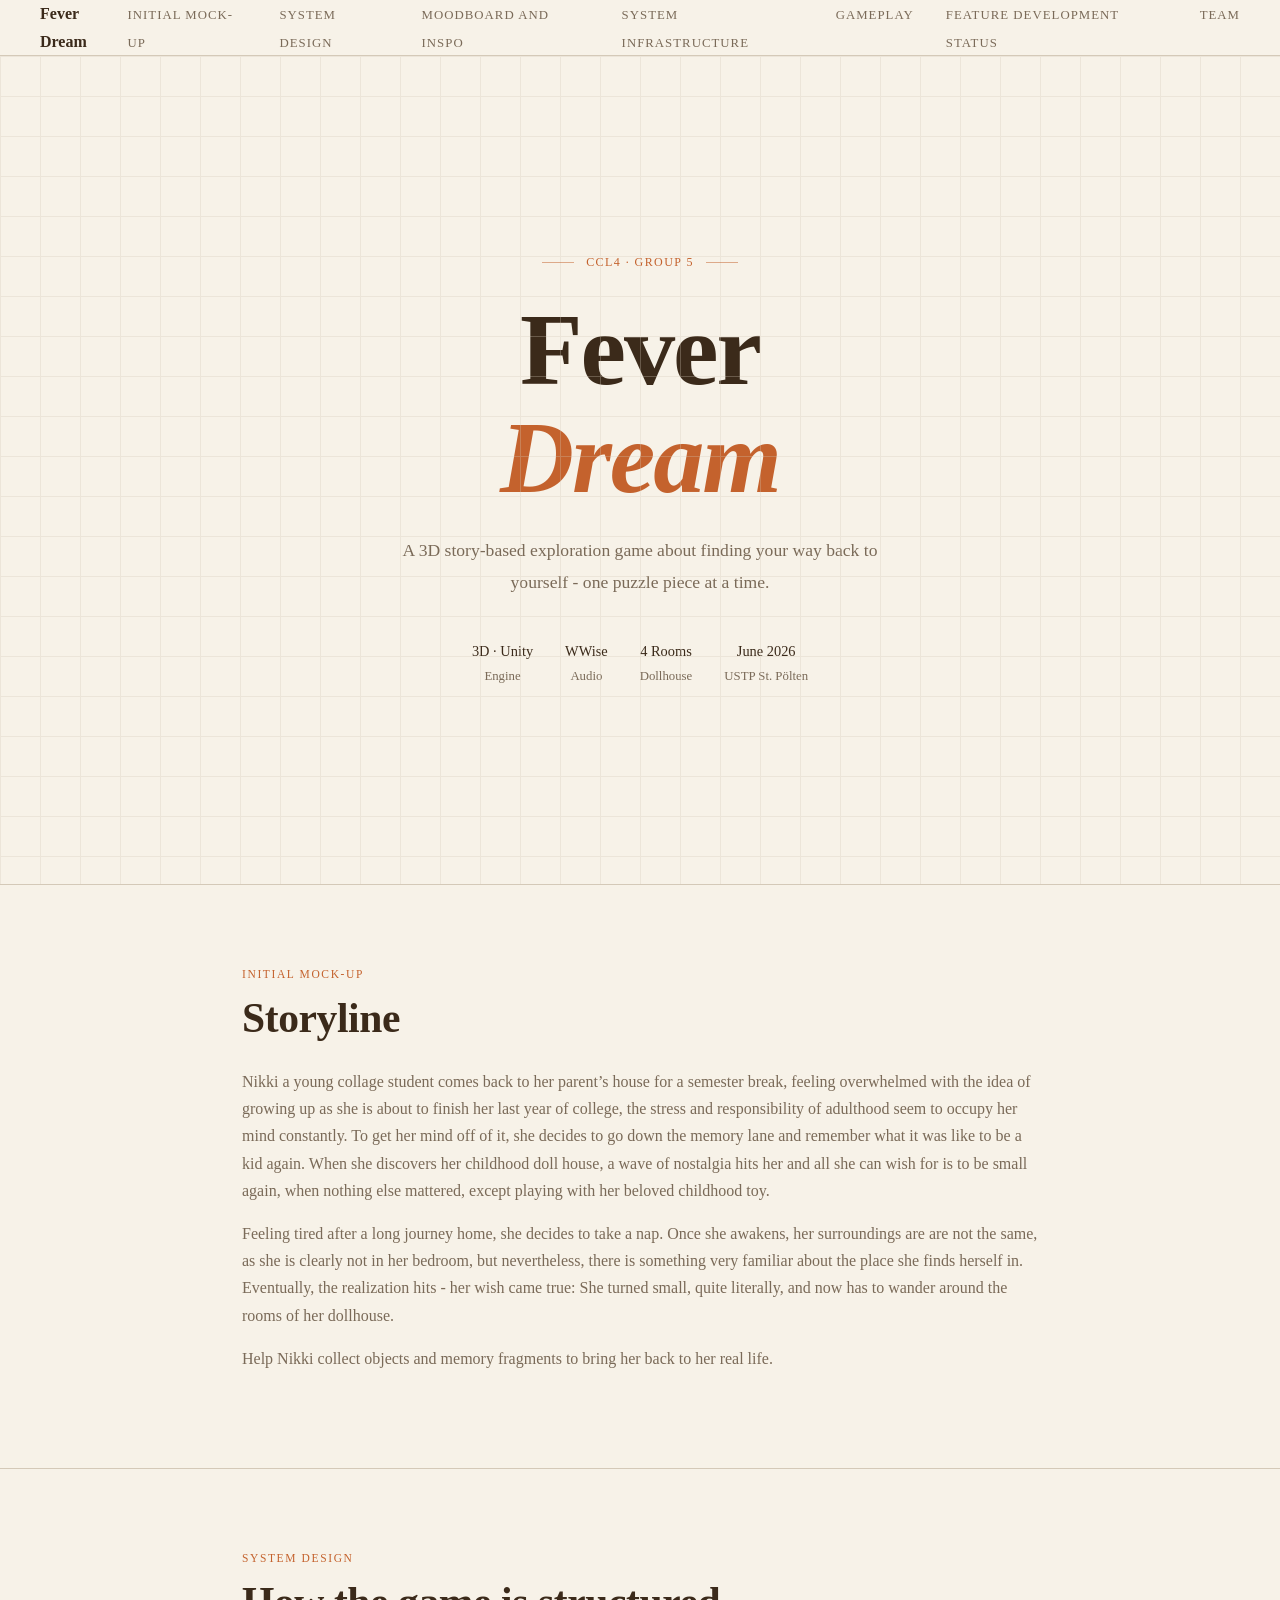
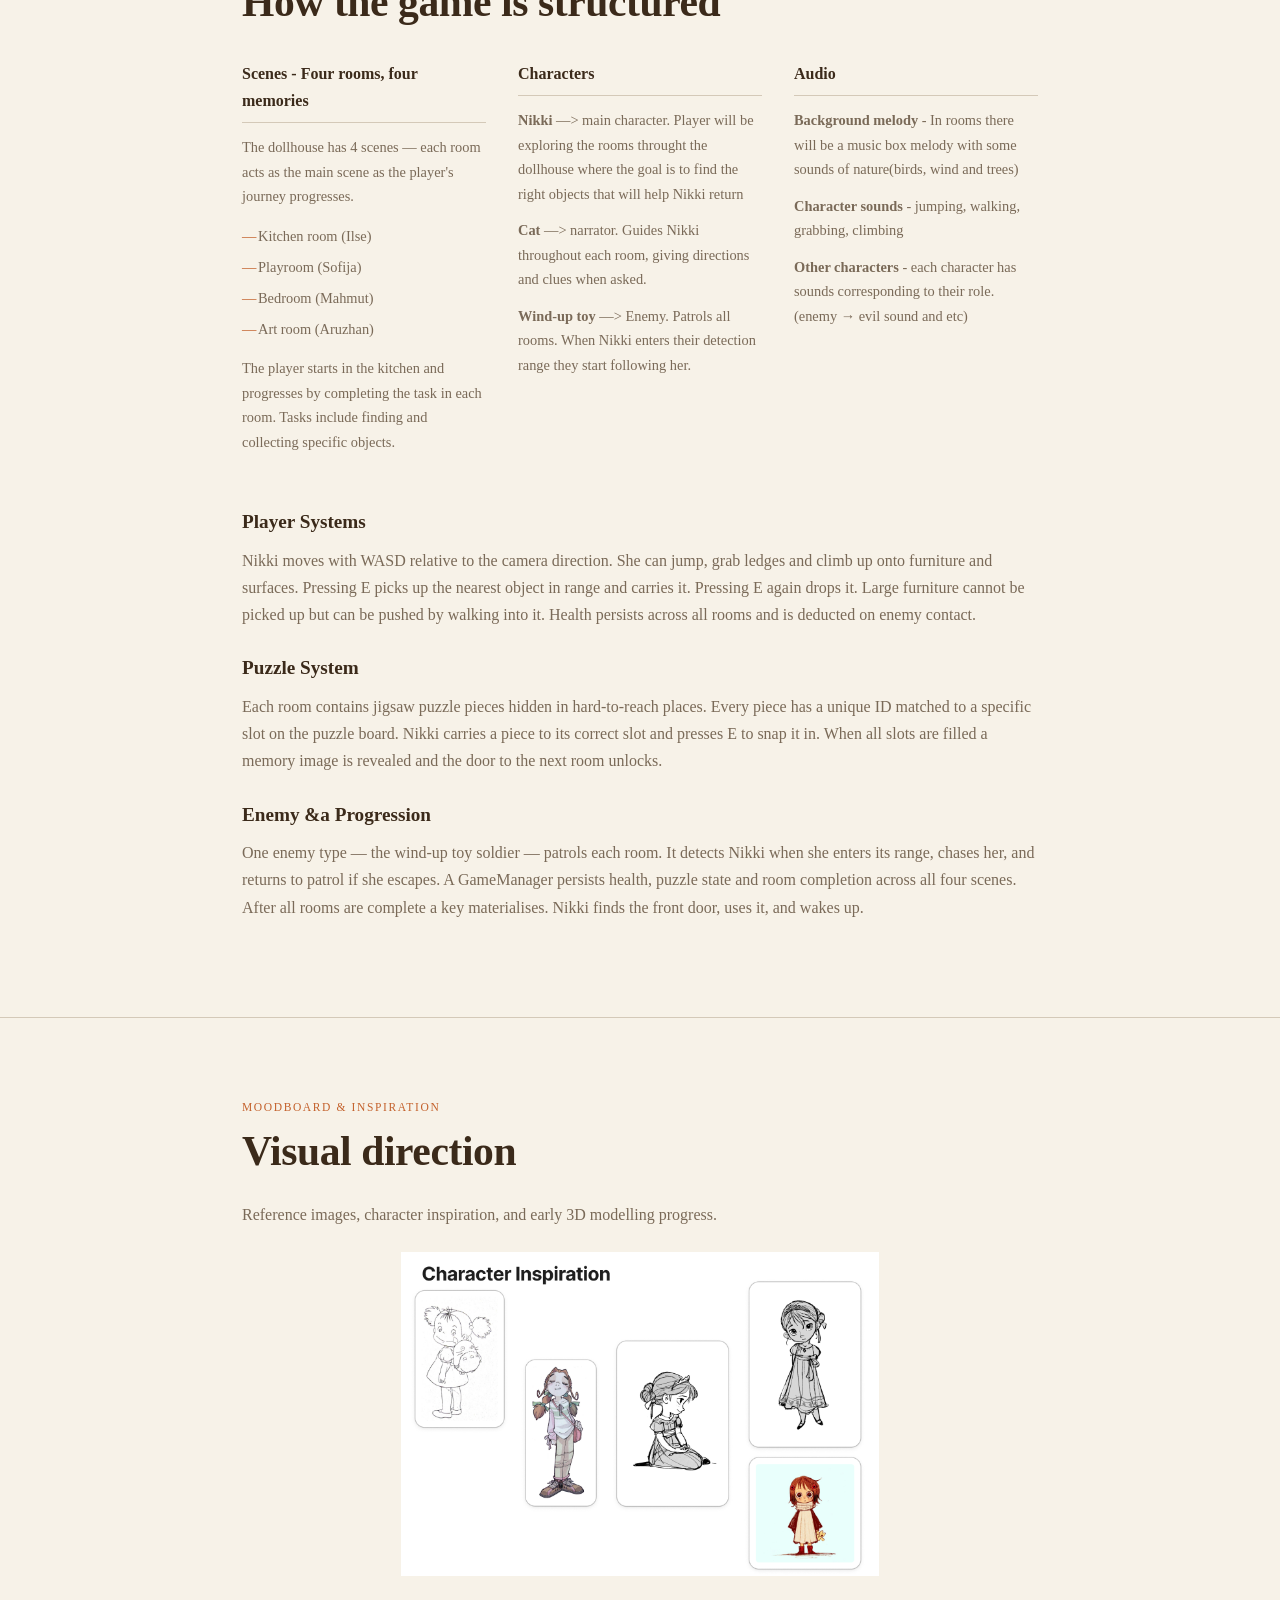
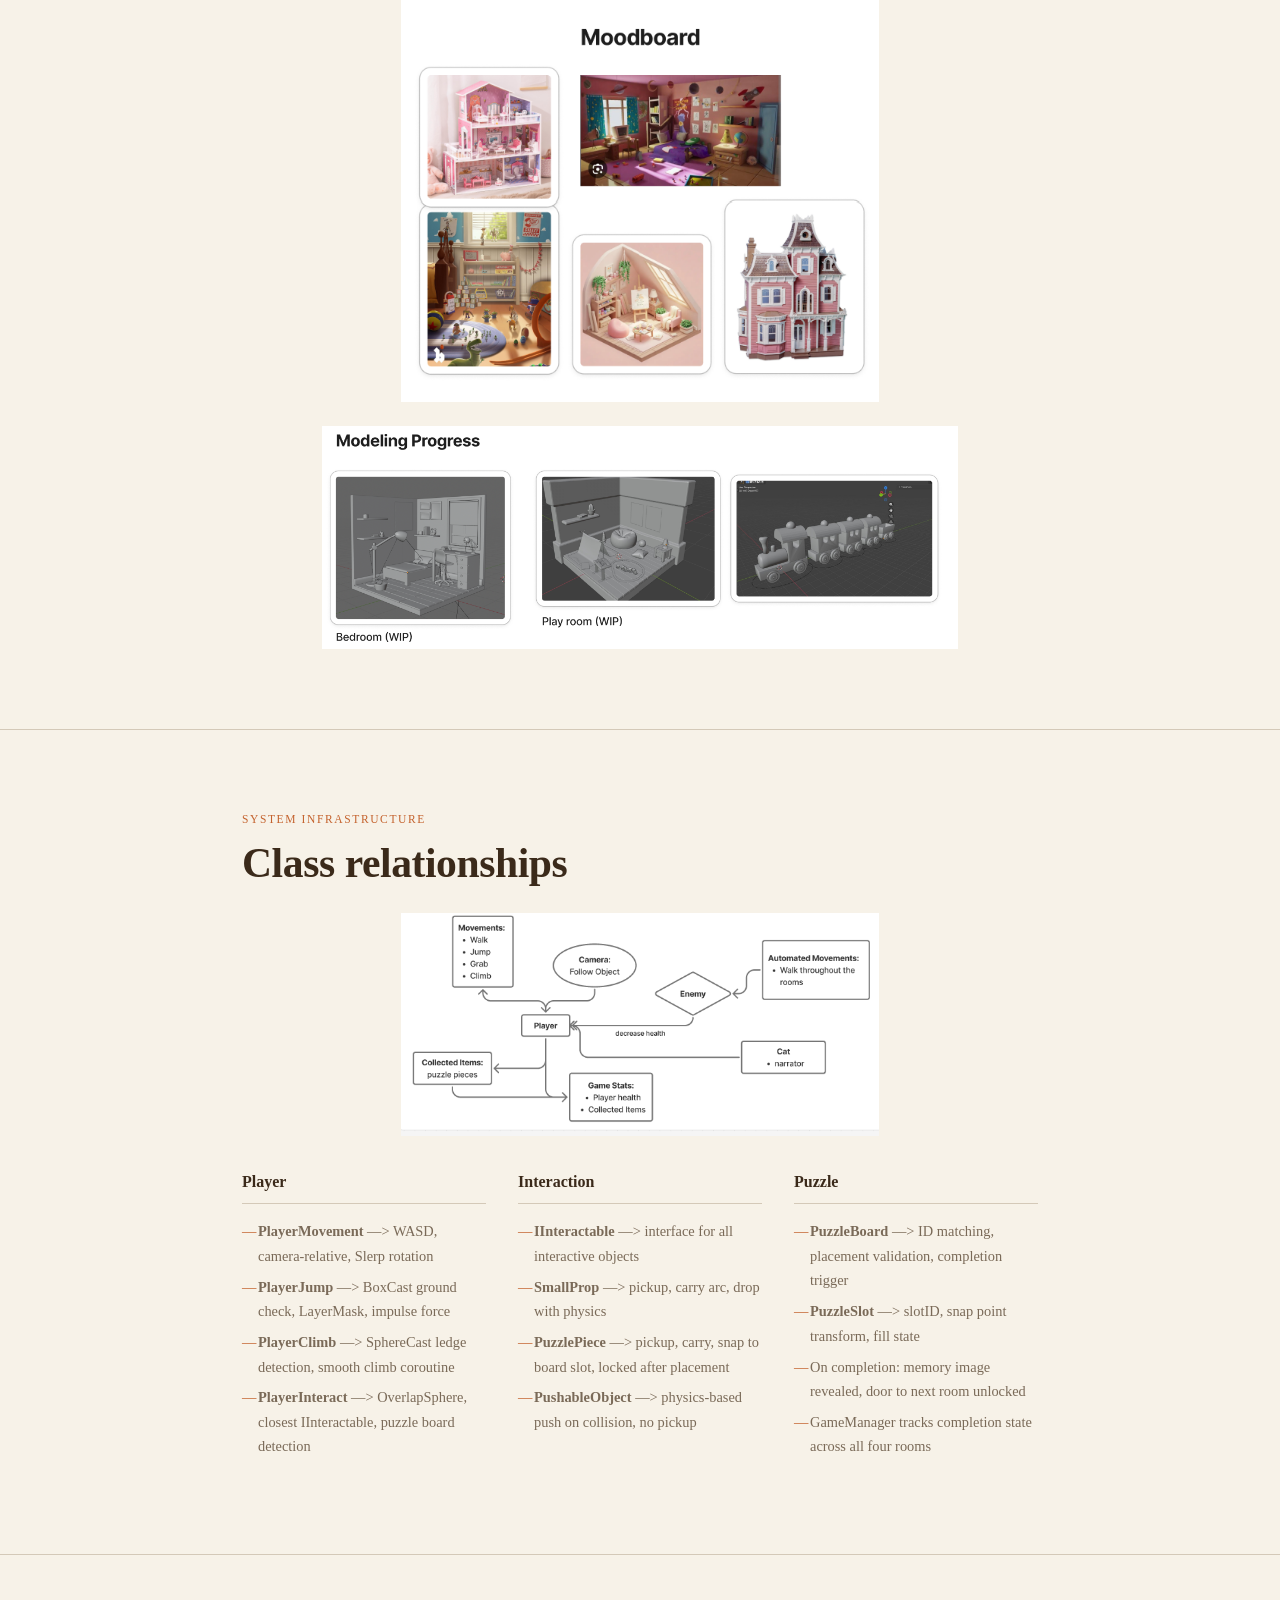
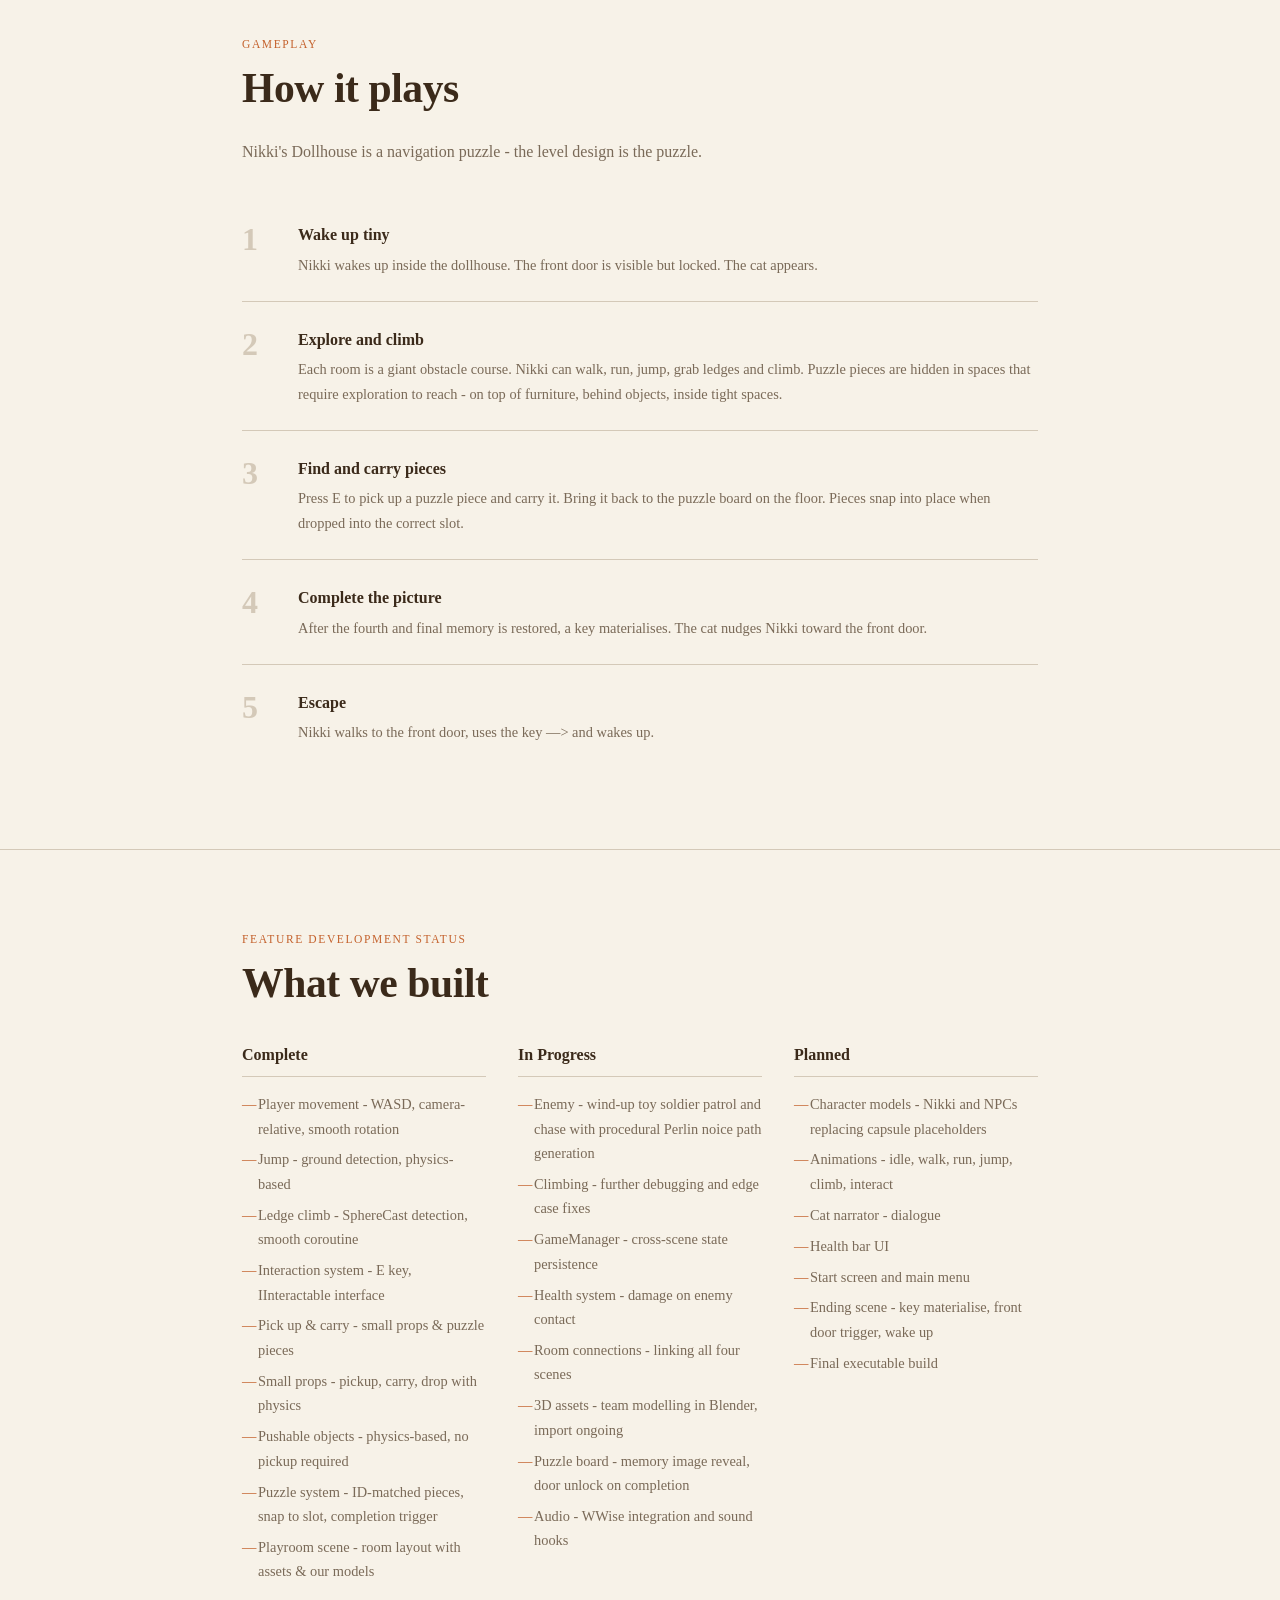
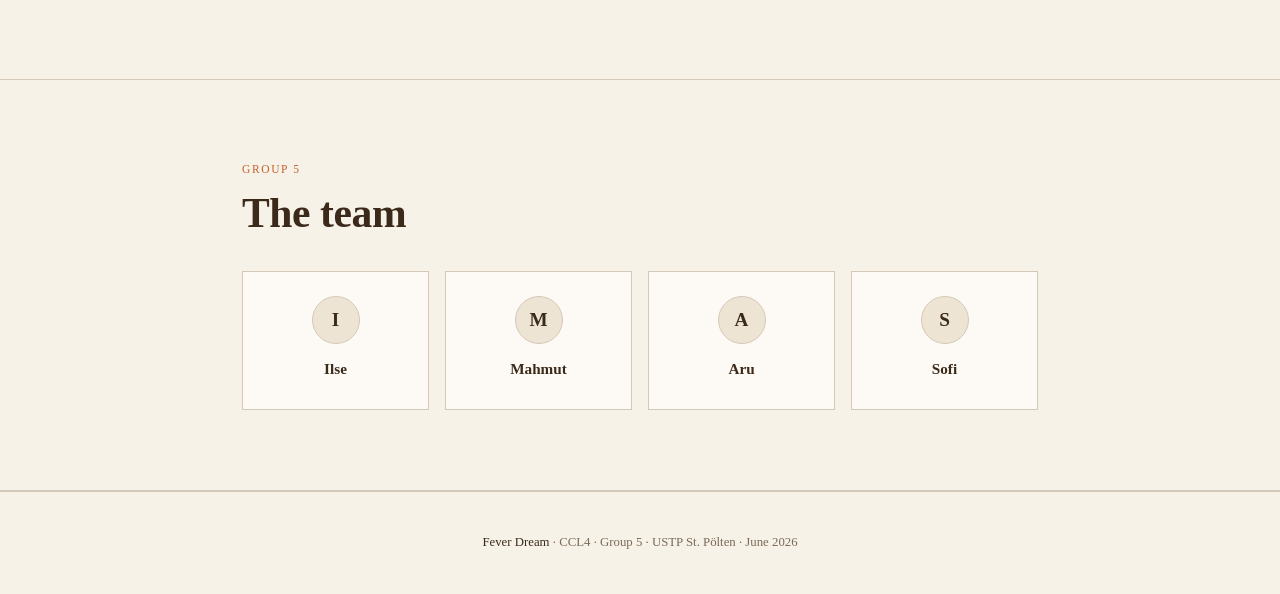
==== docs/index.html @ d5a62d2b "fixed table" ====
<!DOCTYPE html>
<html lang="en">
<head>
<meta charset="UTF-8">
<meta name="viewport" content="width=device-width, initial-scale=1.0">
<title>Fever Dream - CCL4 ePortfolio</title>
<link rel="stylesheet" href="style.css">
</head>
<body>

<nav>
  <a class="nav-logo" href="#">Fever Dream</a>
  <ul class="nav-links">
    <li><a href="#story">Initial Mock-up</a></li>
    <li><a href="#system">System Design</a></li>
    <li><a href="#Inspo">Moodboard and Inspo</a></li>
    <li><a href="#systemInfrastructure">System Infrastructure</a></li>
    <li><a href="#mechanics">Gameplay</a></li>
    <li><a href="#features">Feature Development Status</a></li>
    <li><a href="#team">Team</a></li>
  </ul>
</nav>

<!-- ── HERO ── -->
<div class="hero">
  <div class="hero-tag">CCL4 · Group 5</div>
  <h1>Fever<br><em>Dream</em></h1>
  <p class="hero-sub">A 3D story-based exploration game about finding your way back to yourself - one puzzle piece at a time.</p>
  <div class="hero-meta">
    <div class="meta-item"><strong>3D · Unity</strong>Engine</div>
    <div class="meta-item"><strong>WWise</strong>Audio</div>
    <div class="meta-item"><strong>4 Rooms</strong>Dollhouse</div>
    <div class="meta-item"><strong>June 2026</strong>USTP St. Pölten</div>
  </div>
</div>

<div class="divider"></div>

<!-- ── STORY ── -->
<section id="story">
  <div class="section-label">Initial Mock-up</div>
  <h2>Storyline</h2>
  <p>Nikki a young collage student comes back to her parent’s house for a semester break, feeling overwhelmed with the idea of growing up as she is about to finish her last year of college, the stress and responsibility of adulthood seem to occupy her mind constantly. To get her mind off of it, she decides to go down the memory lane and remember what it was like to be a kid again. When she discovers her childhood doll house, a wave of nostalgia hits her and all she can wish for is to be small again, when nothing else mattered, except playing with her beloved childhood toy. </p>
  
  <p>Feeling tired after a long journey home, she decides to take a nap. Once she awakens, her surroundings are are not the same, as she is clearly not in her bedroom, but nevertheless, there is something very familiar about the place she finds herself in. Eventually, the realization hits - her wish came true: She turned small, quite literally, and now has to wander around the rooms of her dollhouse.</p>

  <p>Help Nikki collect objects and memory fragments to bring her back to her real life.</p>

</section>

<div class="divider"></div>
<!-- ── SYSTEM DESIGN ── -->
<section id="system">
  <div class="section-label">System Design</div>
  <h2>How the game is structured</h2>

  <div class="system-grid">

    <div class="system-col">
      <h3>Scenes - Four rooms, four memories</h3>
      <p>The dollhouse has 4 scenes — each room acts as the main scene as the player's journey progresses.</p>
      <ul>
        <li>Kitchen room (Ilse)</li>
        <li>Playroom (Sofija)</li>
        <li>Bedroom (Mahmut)</li>
        <li>Art room (Aruzhan)</li>
      </ul>
      <p>The player starts in the kitchen and progresses by completing the task in each room. Tasks include finding and collecting specific objects.</p>
    </div>

    <div class="system-col">
      <h3>Characters</h3>
      <p><strong>Nikki</strong> —> main character. Player will be exploring the rooms throught the dollhouse where the goal is to find the right objects that will help Nikki return</p>
      <p><strong>Cat</strong> —> narrator. Guides Nikki throughout each room, giving directions and clues when asked.</p>
      <p><strong>Wind-up toy</strong> —> Enemy. Patrols all rooms. When Nikki enters their detection range they start following her.</p>
    </div>

    <div class="system-col">
      <h3>Audio</h3>
      <p><strong>Background melody</strong> - In rooms there will be a music box melody with some sounds of nature(birds, wind and trees)</p>
      <p><strong>Character sounds</strong> - jumping, walking, grabbing, climbing</p>
      <p><strong>Other characters</strong> - each character has sounds corresponding to their role. (enemy → evil sound and etc)</p>
    </div>

  </div>
  <div style="margin-top: 2.5rem;">
 
    <h3>Player Systems</h3>
    <p>Nikki moves with WASD relative to the camera direction. She can jump, grab ledges and climb up onto furniture and surfaces. Pressing E picks up the nearest object in range and carries it. Pressing E again drops it. Large furniture cannot be picked up but can be pushed by walking into it. Health persists across all rooms and is deducted on enemy contact.</p>
 
    <h3 style="margin-top: 1.5rem;">Puzzle System</h3>
    <p>Each room contains jigsaw puzzle pieces hidden in hard-to-reach places. Every piece has a unique ID matched to a specific slot on the puzzle board. Nikki carries a piece to its correct slot and presses E to snap it in. When all slots are filled a memory image is revealed and the door to the next room unlocks.</p>
 
    <h3 style="margin-top: 1.5rem;">Enemy &a Progression</h3>
    <p>One enemy type — the wind-up toy soldier — patrols each room. It detects Nikki when she enters its range, chases her, and returns to patrol if she escapes. A GameManager persists health, puzzle state and room completion across all four scenes. After all rooms are complete a key materialises. Nikki finds the front door, uses it, and wakes up.</p>
 
  </div>
</section>
<div class="divider"></div>

<!-- ── MOODBOARD ── -->
<section id="Inspo">
  <div class="section-label">Moodboard & Inspiration</div>
  <h2>Visual direction</h2>
  <p>Reference images, character inspiration, and early 3D modelling progress.</p>
  <img src="images/characterinspo.png" alt="Character Inspiration" class="character-inpo-image" style="width: 60%; display: block; margin: 1.5rem auto 0;">
  <img src="images/moodboard.png" alt="Moodboard" class="Moodboard" style="width: 60%; display: block; margin: 1.5rem auto 0;">
  <img src="images/modelling process.png" alt="3D Model Progress" class="model-progress" style="width: 80%; display: block; margin: 1.5rem auto 0;">
</section>

<div class="divider"></div>

<!-- ── SYSTEM INFRASTRUCTURE ── -->
<section id="systemInfrastructure">
  <div class="section-label">System Infrastructure</div>
  <h2>Class relationships</h2>
  <img src="images/system infrastructure.png" alt="Class Diagram" class="class-diagram" style="width: 60%; display: block; margin: 1.5rem auto 0;">

  <div class="system-grid" style="margin-top: 2rem;">
    <div class="system-col">
      <h3>Player</h3>
      <ul>
        <li><strong>PlayerMovement</strong> —> WASD, camera-relative, Slerp rotation</li>
        <li><strong>PlayerJump</strong> —> BoxCast ground check, LayerMask, impulse force</li>
        <li><strong>PlayerClimb</strong> —> SphereCast ledge detection, smooth climb coroutine</li>
        <li><strong>PlayerInteract</strong> —> OverlapSphere, closest IInteractable, puzzle board detection</li>
      </ul>
    </div>
    <div class="system-col">
      <h3>Interaction</h3>
      <ul>
        <li><strong>IInteractable</strong> —> interface for all interactive objects</li>
        <li><strong>SmallProp</strong> —> pickup, carry arc, drop with physics</li>
        <li><strong>PuzzlePiece</strong> —> pickup, carry, snap to board slot, locked after placement</li>
        <li><strong>PushableObject</strong> —> physics-based push on collision, no pickup</li>
      </ul>
    </div>
    <div class="system-col">
      <h3>Puzzle</h3>
      <ul>
        <li><strong>PuzzleBoard</strong> —> ID matching, placement validation, completion trigger</li>
        <li><strong>PuzzleSlot</strong> —> slotID, snap point transform, fill state</li>
        <li>On completion: memory image revealed, door to next room unlocked</li>
        <li>GameManager tracks completion state across all four rooms</li>
      </ul>
    </div>
  </div>
</section>


<div class="divider"></div>

<!-- ── GAME LOOP ── -->
<section id="mechanics">
  <div class="section-label">Gameplay</div>
  <h2>How it plays</h2>
  <p>Nikki's Dollhouse is a navigation puzzle - the level design is the puzzle.</p>

  <div class="loop-steps">
    <div class="loop-step">
      <div class="step-num">1</div>
      <div class="step-content">
        <h3>Wake up tiny</h3>
        <p>Nikki wakes up inside the dollhouse. The front door is visible but locked. The cat appears.</p>
      </div>
    </div>
    <div class="loop-step">
      <div class="step-num">2</div>
      <div class="step-content">
        <h3>Explore and climb</h3>
        <p>Each room is a giant obstacle course. Nikki can walk, run, jump, grab ledges and climb. Puzzle pieces are hidden in spaces that require exploration to reach - on top of furniture, behind objects, inside tight spaces.</p>
      </div>
    </div>
    <div class="loop-step">
      <div class="step-num">3</div>
      <div class="step-content">
        <h3>Find and carry pieces</h3>
        <p>Press E to pick up a puzzle piece and carry it. Bring it back to the puzzle board on the floor. Pieces snap into place when dropped into the correct slot.</p>
      </div>
    </div>
    <div class="loop-step">
      <div class="step-num">4</div>
      <div class="step-content">
        <h3>Complete the picture</h3>
        <p>After the fourth and final memory is restored, a key materialises. The cat nudges Nikki toward the front door.</p>
      </div>
    </div>
    <div class="loop-step">
      <div class="step-num">5</div>
      <div class="step-content">
        <h3>Escape</h3>
        <p>Nikki walks to the front door, uses the key —> and wakes up.</p>
      </div>
    </div>
  </div>
</section>

<div class="divider"></div>

<section id="features">
  <div class="section-label">Feature Development Status</div>
  <h2>What we built</h2>
 
  <div class="system-grid">
 
    <div class="system-col">
      <h3>Complete</h3>
      <ul>
        <li>Player movement - WASD, camera-relative, smooth rotation</li>
        <li>Jump - ground detection, physics-based</li>
        <li>Ledge climb - SphereCast detection, smooth coroutine</li>
        <li>Interaction system - E key, IInteractable interface</li>
        <li>Pick up & carry - small props & puzzle pieces</li>
        <li>Small props - pickup, carry, drop with physics</li>
        <li>Pushable objects - physics-based, no pickup required</li>
        <li>Puzzle system - ID-matched pieces, snap to slot, completion trigger</li>
        <li>Playroom scene - room layout with assets & our models</li>
      </ul>
    </div>
 
    <div class="system-col">
      <h3>In Progress</h3>
      <ul>
        <li>Enemy - wind-up toy soldier patrol and chase with procedural Perlin noice path generation</li>
        <li>Climbing - further debugging and edge case fixes</li>
        <li>GameManager - cross-scene state persistence</li>
        <li>Health system - damage on enemy contact</li>
        <li>Room connections - linking all four scenes</li>
        <li>3D assets - team modelling in Blender, import ongoing</li>
        <li>Puzzle board - memory image reveal, door unlock on completion</li>
        <li>Audio - WWise integration and sound hooks</li>
      </ul>
    </div>
 
    <div class="system-col">
      <h3>Planned</h3>
      <ul>
        <li>Character models - Nikki and NPCs replacing capsule placeholders</li>
        <li>Animations - idle, walk, run, jump, climb, interact</li>
        <li>Cat narrator - dialogue</li>
        <li>Health bar UI</li>
        <li>Start screen and main menu</li>
        <li>Ending scene - key materialise, front door trigger, wake up</li>
        <li>Final executable build</li>
      </ul>
    </div>
 
  </div>
</section>
 <div class="divider"></div>


<!-- ── TEAM ── -->
<section id="team">
  <div class="section-label">Group 5</div>
  <h2>The team</h2>

  <div class="team-grid">
    <div class="team-card">
      <div class="team-initial">I</div>
      <h3>Ilse</h3>
    </div>
    <div class="team-card">
      <div class="team-initial">M</div>
      <h3>Mahmut</h3>
    </div>
    <div class="team-card">
      <div class="team-initial">A</div>
      <h3>Aru</h3>
    </div>
    <div class="team-card">
      <div class="team-initial">S</div>
      <h3>Sofi</h3>
    </div>
  </div>
</section>

<div class="divider"></div>

<footer>
  <strong>Fever Dream</strong> · CCL4 · Group 5 · USTP St. Pölten · June 2026
</footer>

</body>
</html>
---- docs/style.css ----
*, *::before, *::after { box-sizing: border-box; margin: 0; padding: 0; }

:root {
  --cream:  #F7F2E8;
  --warm:   #EDE4D3;
  --brown:  #3B2A1A;
  --rust:   #C4622D;
  --sage:   #7A9E7E;
  --dusty:  #9B8FA0;
  --text:   #2E1F10;
  --muted:  #7A6A58;
  --border: #D4C9B8;
  --white:  #FDFAF5;
}

html { scroll-behavior: smooth; }

body {
  font-family: Georgia, serif;
  background: var(--cream);
  color: var(--text);
  font-size: 16px;
  line-height: 1.7;
}

/* ── NAV ── */
nav {
  position: sticky;
  top: 0;
  z-index: 100;
  background: var(--cream);
  border-bottom: 1px solid var(--border);
  display: flex;
  align-items: center;
  justify-content: space-between;
  padding: 0 2.5rem;
  height: 56px;
}

.nav-logo {
  font-family: Georgia, serif;
  font-size: 1rem;
  font-weight: 600;
  color: var(--brown);
  text-decoration: none;
}

.nav-links {
  display: flex;
  gap: 2rem;
  list-style: none;
}

.nav-links a {
  font-size: 0.8rem;
  font-weight: 500;
  letter-spacing: 0.08em;
  text-transform: uppercase;
  color: var(--muted);
  text-decoration: none;
  transition: color 0.2s;
}

.nav-links a:hover { color: var(--rust); }

/* ── HERO ── */
.hero {
  min-height: 92vh;
  display: flex;
  flex-direction: column;
  align-items: center;
  justify-content: center;
  text-align: center;
  padding: 4rem 2rem;
  position: relative;
  overflow: hidden;
}

.hero::before {
  content: '';
  position: absolute;
  inset: 0;
  background-image:
    linear-gradient(var(--border) 1px, transparent 1px),
    linear-gradient(90deg, var(--border) 1px, transparent 1px);
  background-size: 40px 40px;
  opacity: 0.3;
  pointer-events: none;
}

.hero-tag {
  font-size: 0.75rem;
  font-weight: 500;
  letter-spacing: 0.12em;
  text-transform: uppercase;
  color: var(--rust);
  margin-bottom: 1.5rem;
  display: flex;
  align-items: center;
  gap: 0.75rem;
}

.hero-tag::before,
.hero-tag::after {
  content: '';
  display: block;
  width: 32px;
  height: 1px;
  background: var(--rust);
  opacity: 0.5;
}

.hero h1 {
  font-family: 'Lora', serif;
  font-size: clamp(3rem, 8vw, 6.5rem);
  font-weight: 600;
  line-height: 1.05;
  color: var(--brown);
  margin-bottom: 1.5rem;
  letter-spacing: -0.02em;
}

.hero h1 em {
  font-style: italic;
  color: var(--rust);
}

.hero-sub {
  font-size: 1.1rem;
  color: var(--muted);
  max-width: 520px;
  margin: 0 auto 2.5rem;
  font-weight: 300;
  line-height: 1.8;
}

.hero-meta {
  display: flex;
  gap: 2rem;
  justify-content: center;
  flex-wrap: wrap;
}

.meta-item {
  font-size: 0.8rem;
  color: var(--muted);
  display: flex;
  flex-direction: column;
  align-items: center;
  gap: 0.2rem;
}

.meta-item strong {
  font-size: 0.9rem;
  font-weight: 500;
  color: var(--brown);
}

/* ── SECTIONS ── */
section {
  max-width: 860px;
  margin: 0 auto;
  padding: 5rem 2rem;
}

.section-label {
  font-size: 0.72rem;
  font-weight: 500;
  letter-spacing: 0.14em;
  text-transform: uppercase;
  color: var(--rust);
  margin-bottom: 0.6rem;
}

h2 {
  font-family: Georgia, serif;
  font-size: clamp(1.8rem, 4vw, 2.6rem);
  font-weight: 600;
  color: var(--brown);
  line-height: 1.2;
  margin-bottom: 1.5rem;
  letter-spacing: -0.01em;
}

h3 {
  font-family: Georgia, serif;
  font-size: 1.2rem;
  font-weight: 600;
  color: var(--brown);
  margin-bottom: 0.5rem;
}

p {
  color: var(--muted);
  margin-bottom: 1rem;
  font-weight: 300;
}

.divider {
  width: 100%;
  height: 1px;
  background: var(--border);
  margin: 0;
}

/* ── STORY ── */
.story-block {
  background: var(--white);
  border: 1px solid var(--border);
  border-radius: 4px;
  padding: 2.5rem;
  margin-top: 2rem;
  position: relative;
}

.story-block::before {
  content: '"';
  position: absolute;
  top: 1rem;
  left: 1.5rem;
  font-family: Georgia, serif;
  font-size: 5rem;
  color: var(--border);
  line-height: 1;
}

.story-block p {
  font-family: Georgia, serif;
  font-style: italic;
  font-size: 1.05rem;
  line-height: 1.9;
  color: var(--brown);
  padding-top: 1rem;
}

/* ── ROOMS GRID ── */
.rooms-grid {
  display: grid;
  grid-template-columns: repeat(2, 1fr);
  gap: 1px;
  background: var(--border);
  border: 1px solid var(--border);
  margin-top: 2rem;
}

.room-card {
  background: var(--white);
  padding: 2rem;
  transition: background 0.2s;
}

.room-card:hover { background: var(--warm); }

.room-number {
  font-size: 0.7rem;
  font-weight: 500;
  letter-spacing: 0.12em;
  text-transform: uppercase;
  color: var(--dusty);
  margin-bottom: 0.5rem;
}

.room-card h3 { margin-bottom: 0.4rem; }
.room-card p { font-size: 0.9rem; margin-bottom: 0.5rem; }

.room-owner {
  font-size: 0.75rem;
  color: var(--rust);
  font-weight: 500;
}

/* ── MECHANICS ── */
.mechanics-list {
  margin-top: 2rem;
  display: flex;
  flex-direction: column;
  gap: 0;
  border: 1px solid var(--border);
}

.mechanic-row {
  display: grid;
  grid-template-columns: 160px 1fr;
  border-bottom: 1px solid var(--border);
  background: var(--white);
}

.mechanic-row:last-child { border-bottom: none; }

.mechanic-label {
  padding: 1.25rem 1.5rem;
  background: var(--warm);
  font-size: 0.8rem;
  font-weight: 500;
  letter-spacing: 0.06em;
  text-transform: uppercase;
  color: var(--brown);
  display: flex;
  align-items: center;
  border-right: 1px solid var(--border);
}

.mechanic-desc {
  padding: 1.25rem 1.5rem;
  font-size: 0.9rem;
  color: var(--muted);
  font-weight: 300;
  display: flex;
  align-items: center;
}

/* ── GAME LOOP ── */
.loop-steps {
  margin-top: 2rem;
  display: flex;
  flex-direction: column;
  gap: 0;
}

.loop-step {
  display: flex;
  gap: 1.5rem;
  align-items: flex-start;
  padding: 1.5rem 0;
  border-bottom: 1px solid var(--border);
}

.loop-step:last-child { border-bottom: none; }

.step-num {
  font-family: 'Lora', serif;
  font-size: 2rem;
  font-weight: 600;
  color: var(--border);
  line-height: 1;
  min-width: 2rem;
  padding-top: 0.1rem;
}

.step-content h3 { font-size: 1rem; margin-bottom: 0.25rem; }
.step-content p  { font-size: 0.9rem; margin-bottom: 0; }

/* ── CHARACTERS ── */
.chars-grid {
  display: grid;
  grid-template-columns: repeat(2, 1fr);
  gap: 1rem;
  margin-top: 2rem;
}

.char-card {
  border: 1px solid var(--border);
  background: var(--white);
  padding: 1.5rem;
  border-radius: 2px;
}

.char-role {
  font-size: 0.7rem;
  font-weight: 500;
  letter-spacing: 0.1em;
  text-transform: uppercase;
  color: var(--sage);
  margin-bottom: 0.4rem;
}

.char-card h3 { font-size: 1rem; margin-bottom: 0.4rem; }
.char-card p  { font-size: 0.85rem; margin-bottom: 0; }

/* ── TECH ── */
.tech-grid {
  display: grid;
  grid-template-columns: repeat(3, 1fr);
  gap: 1px;
  background: var(--border);
  border: 1px solid var(--border);
  margin-top: 2rem;
}

.tech-card {
  background: var(--white);
  padding: 1.5rem;
}

.tech-card h3 { font-size: 0.9rem; margin-bottom: 0.5rem; }
.tech-card p  { font-size: 0.82rem; margin-bottom: 0; }

/* ── TEAM ── */
.team-grid {
  display: grid;
  grid-template-columns: repeat(4, 1fr);
  gap: 1rem;
  margin-top: 2rem;
}

.team-card {
  text-align: center;
  padding: 1.5rem 1rem;
  border: 1px solid var(--border);
  background: var(--white);
}

.team-initial {
  width: 48px;
  height: 48px;
  border-radius: 50%;
  background: var(--warm);
  border: 1px solid var(--border);
  display: flex;
  align-items: center;
  justify-content: center;
  font-family: Georgia, serif;
  font-size: 1.2rem;
  font-weight: 600;
  color: var(--brown);
  margin: 0 auto 0.75rem;
}

.team-card h3 { font-size: 0.95rem; margin-bottom: 0.2rem; }
.team-card p  { font-size: 0.78rem; margin-bottom: 0; }

/* ── FOOTER ── */
footer {
  border-top: 1px solid var(--border);
  padding: 2.5rem;
  text-align: center;
  font-size: 0.8rem;
  color: var(--muted);
}

footer strong { color: var(--brown); font-weight: 500; }

/* ── CONTROLS SUBSECTION ── */
.controls-section { margin-top: 3rem; }

.controls-heading {
  font-family: Georgia, serif;
  font-size: 1.4rem;
  margin-bottom: 1rem;
}

/* ── RESPONSIVE ── */
@media (max-width: 640px) {
  nav { padding: 0 1.25rem; }
  .nav-links { gap: 1rem; }
  .rooms-grid { grid-template-columns: 1fr; }
  .chars-grid { grid-template-columns: 1fr; }
  .tech-grid  { grid-template-columns: 1fr; }
  .team-grid  { grid-template-columns: repeat(2, 1fr); }
  .mechanic-row { grid-template-columns: 1fr; }
  .mechanic-label { border-right: none; border-bottom: 1px solid var(--border); }
}

@media (prefers-reduced-motion: reduce) {
  * { transition: none !important; }
}

/* ── SYSTEM DESIGN ── */
.system-grid {
  display: grid;
  grid-template-columns: repeat(3, 1fr);
  gap: 2rem;
  margin-top: 2rem;
}

.system-col h3 {
  font-size: 1rem;
  margin-bottom: 0.75rem;
  padding-bottom: 0.5rem;
  border-bottom: 1px solid var(--border);
}

.system-col p {
  font-size: 0.9rem;
  margin-bottom: 0.75rem;
}

.system-col ul {
  list-style: none;
  margin: 0 0 0.75rem;
  padding: 0;
}

.system-col ul li {
  font-size: 0.9rem;
  color: var(--muted);
  font-weight: 300;
  padding: 0.2rem 0;
  padding-left: 1rem;
  position: relative;
}

.system-col ul li::before {
  content: '—';
  position: absolute;
  left: 0;
  color: var(--rust);
}

@media (max-width: 640px) {
  .system-grid { grid-template-columns: 1fr; }
}
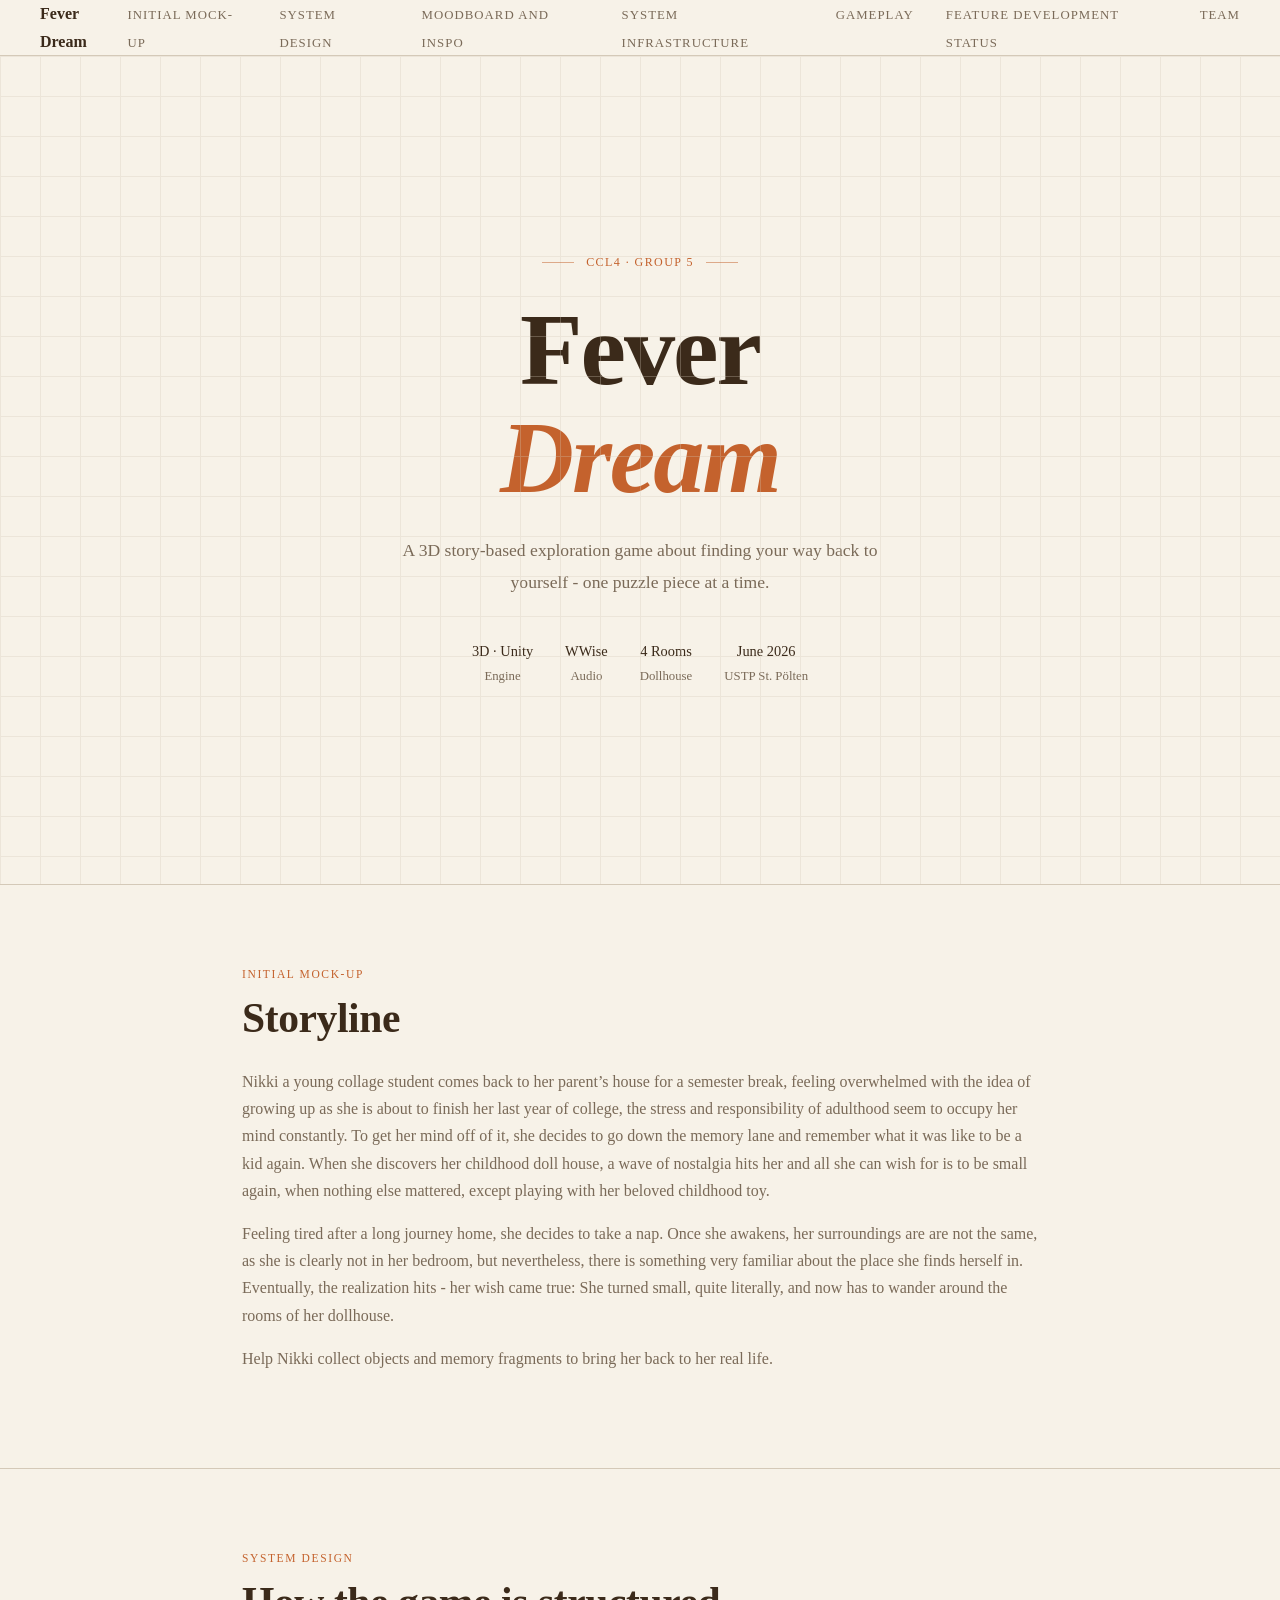
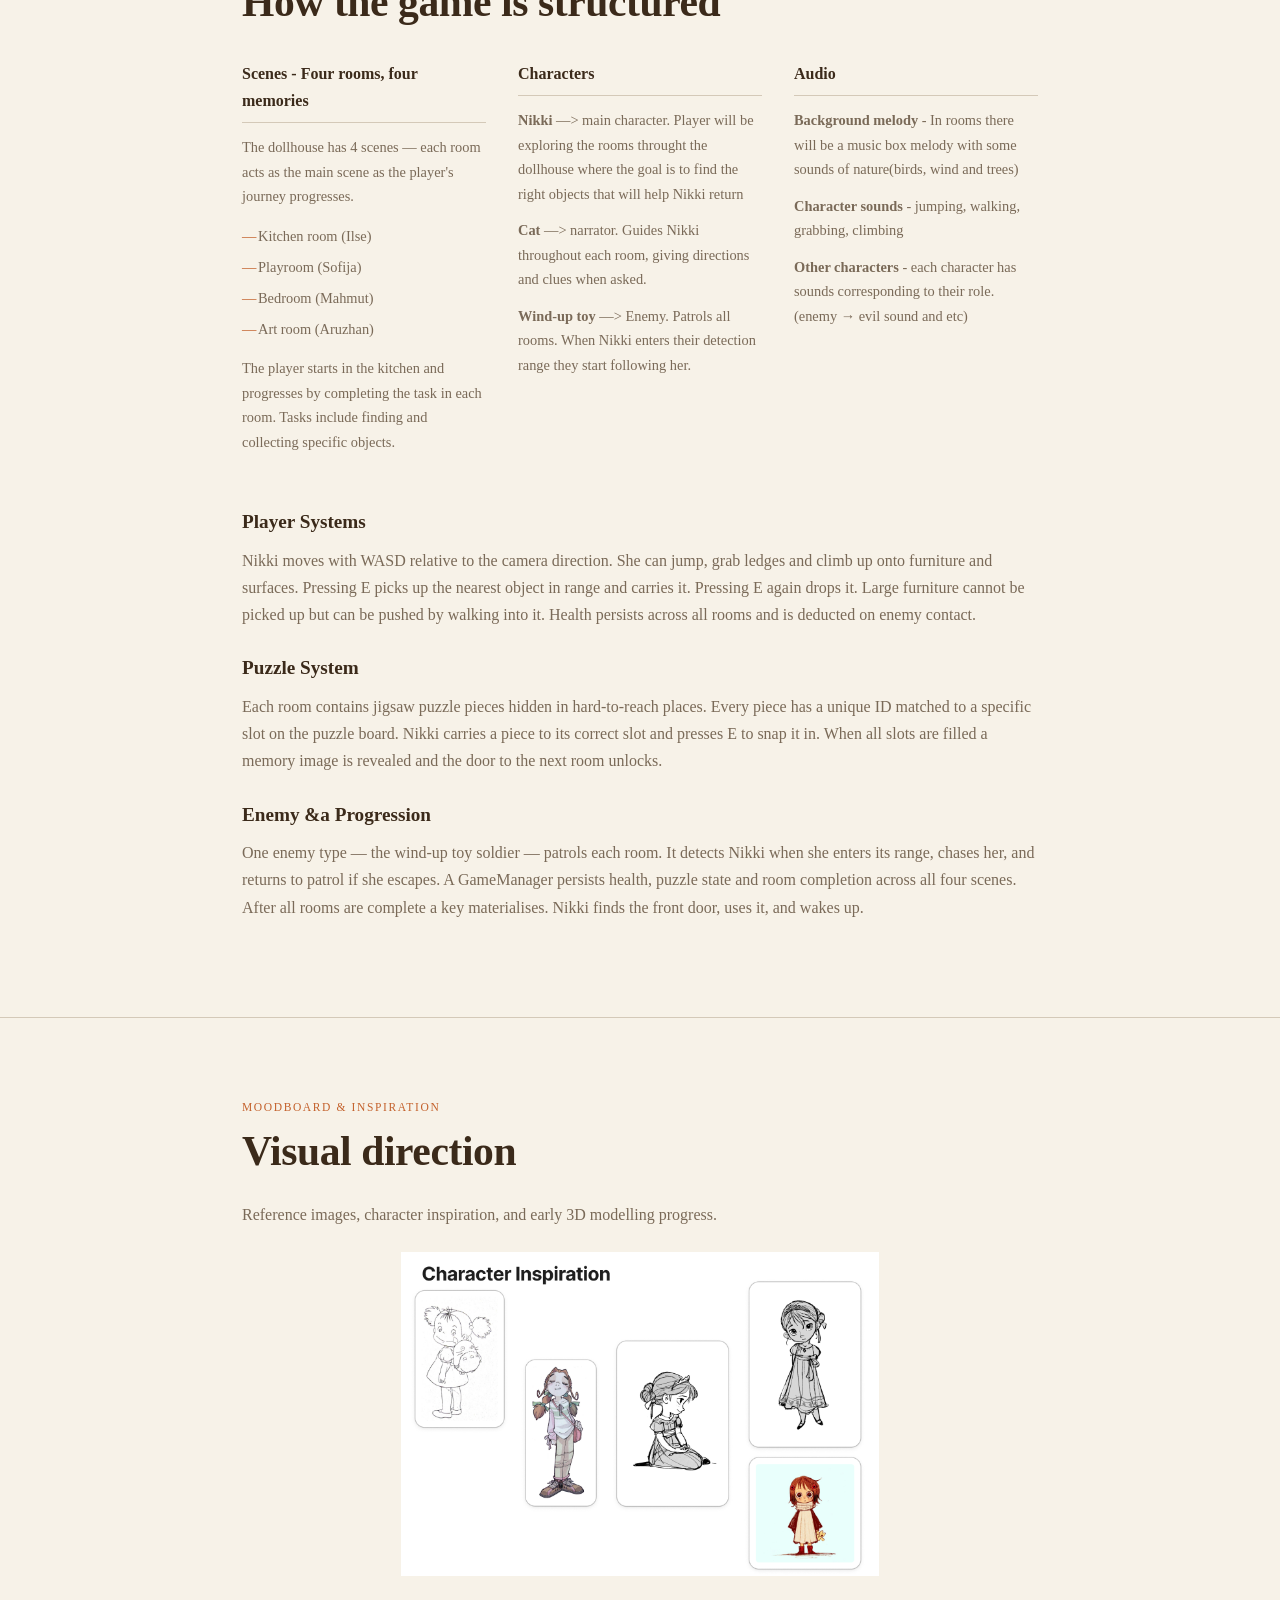
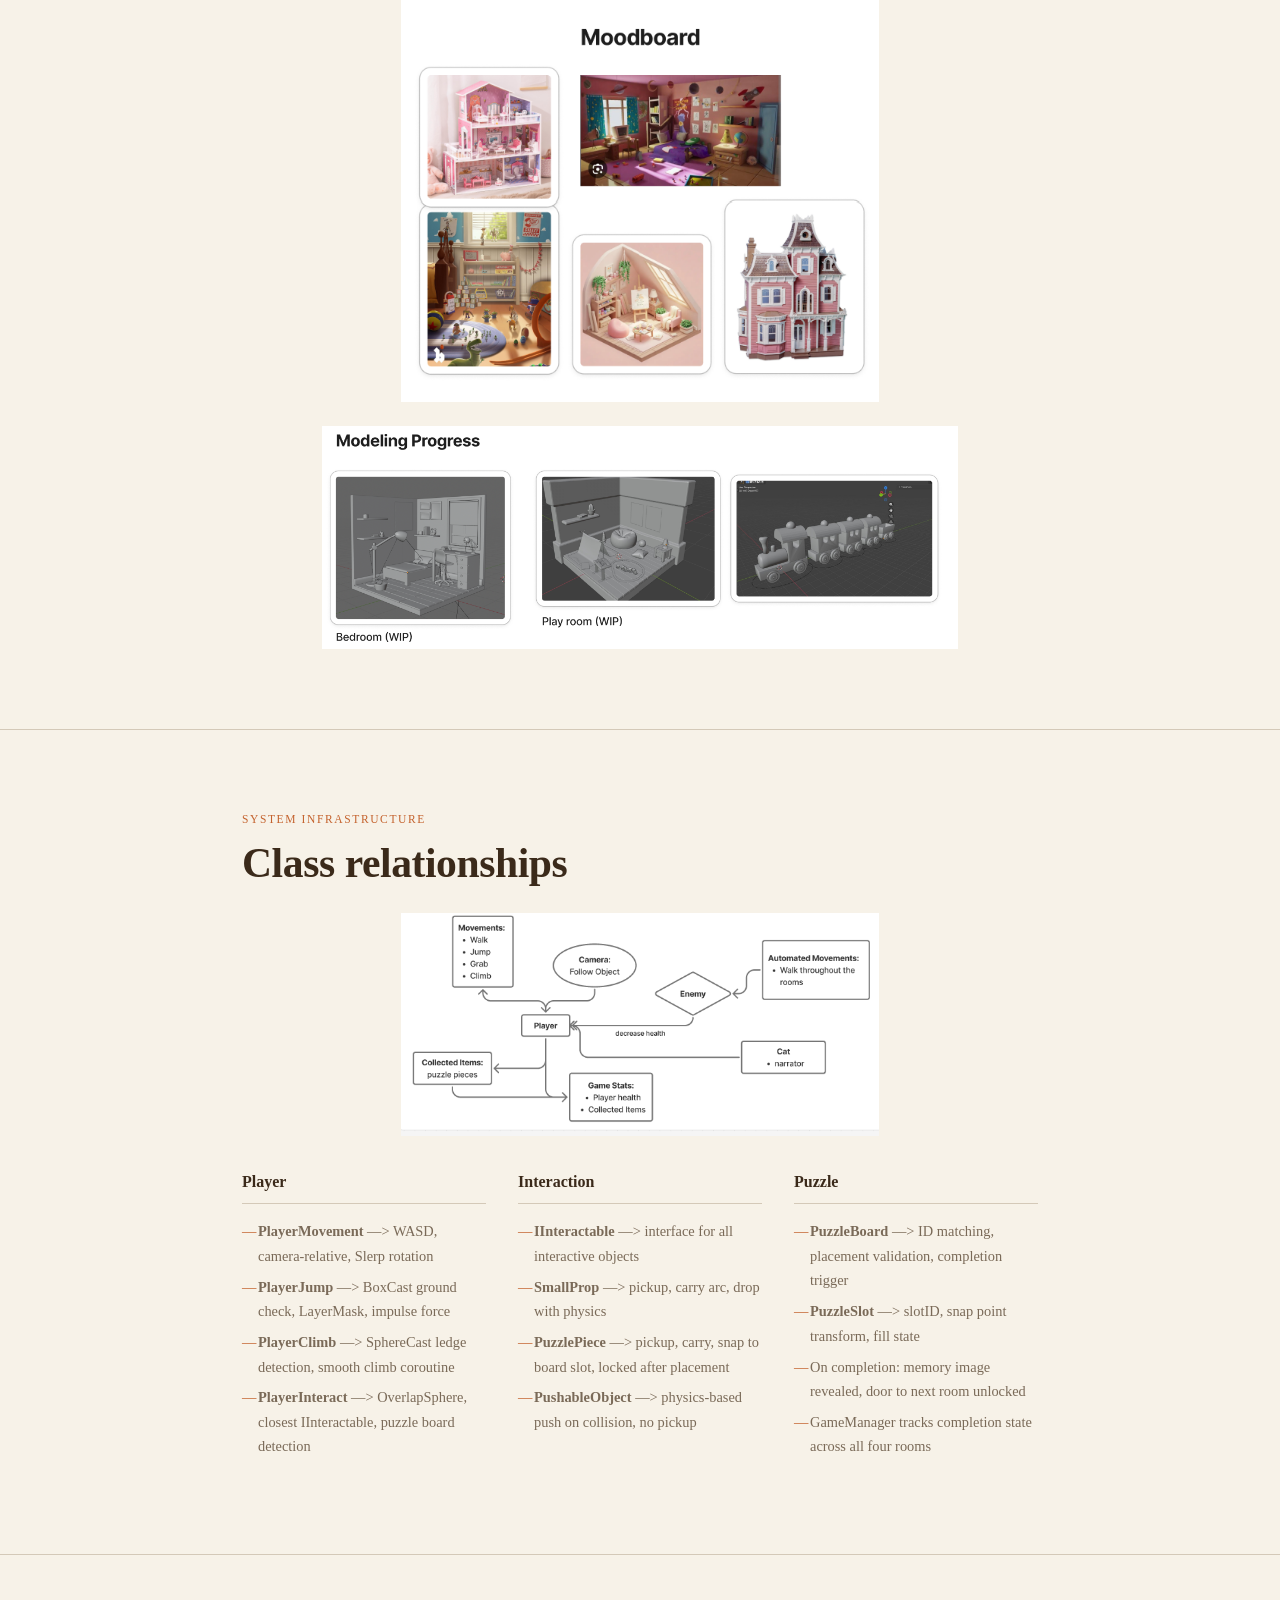
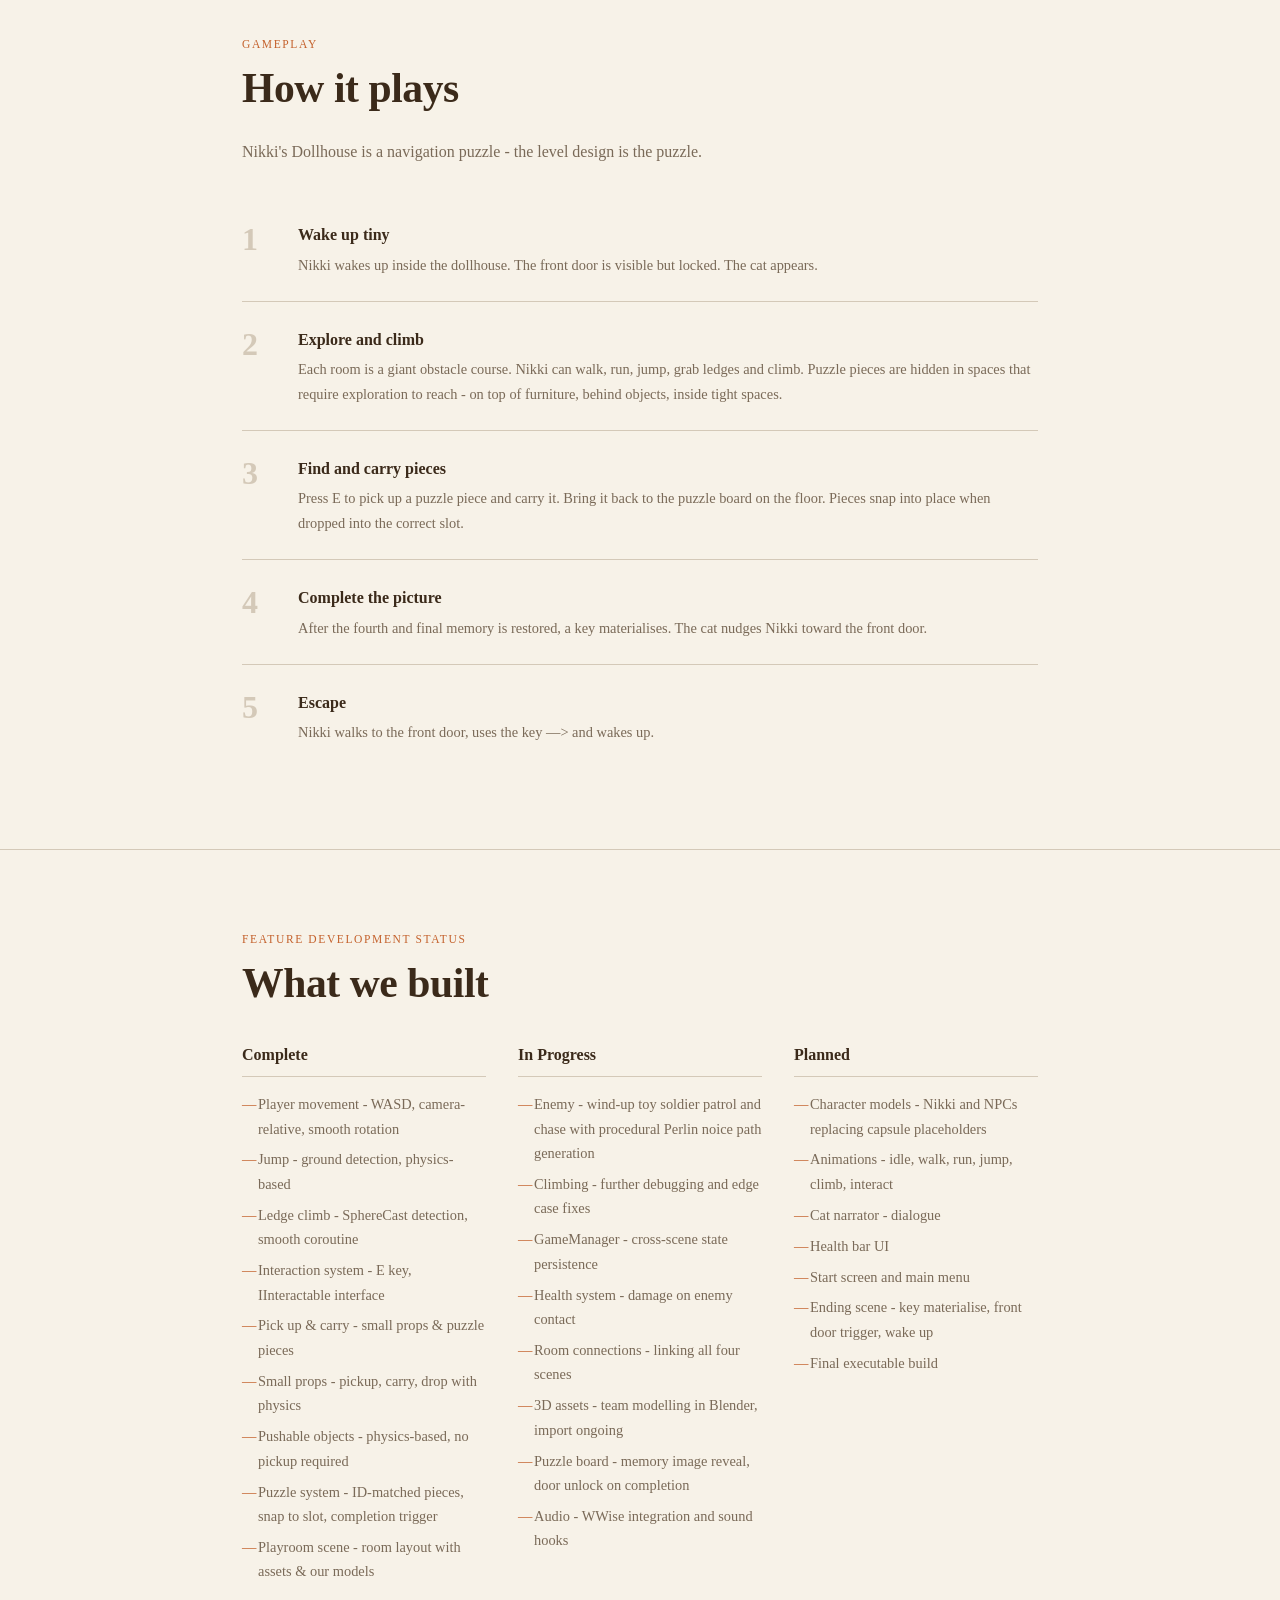
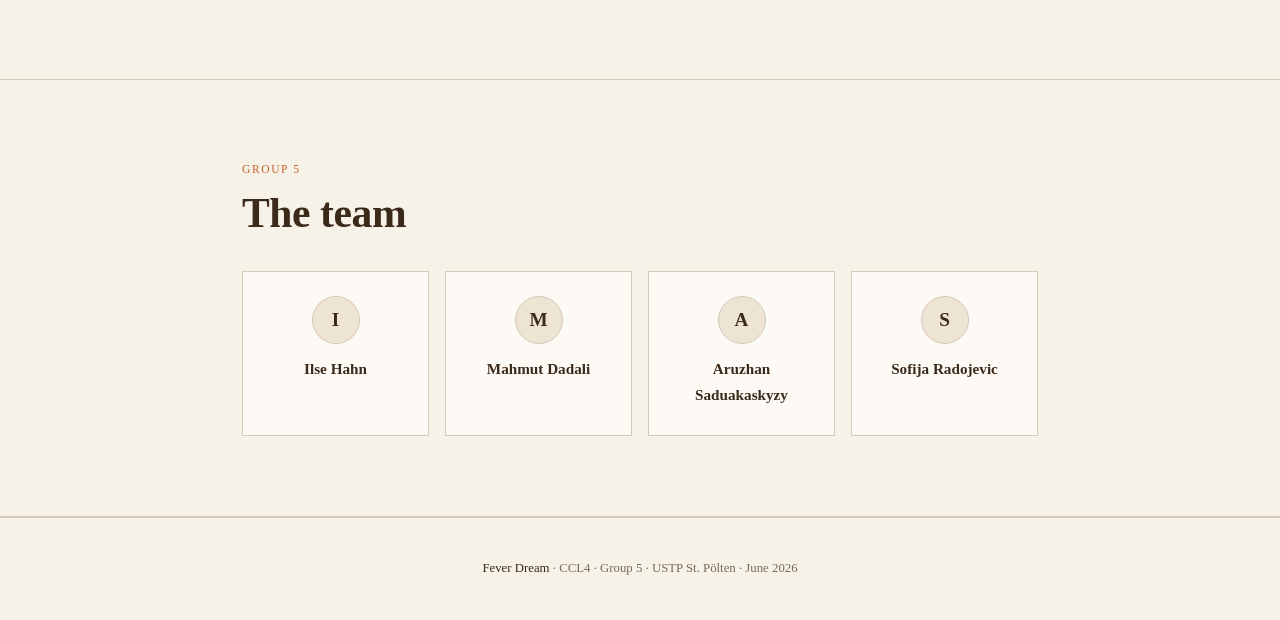
==== commit b3c29d29: "small fix" ====
--- a/docs/index.html
+++ b/docs/index.html
@@ -258,19 +258,19 @@
   <div class="team-grid">
     <div class="team-card">
       <div class="team-initial">I</div>
-      <h3>Ilse</h3>
+      <h3>Ilse Hahn</h3>
     </div>
     <div class="team-card">
       <div class="team-initial">M</div>
-      <h3>Mahmut</h3>
+      <h3>Mahmut Dadali</h3>
     </div>
     <div class="team-card">
       <div class="team-initial">A</div>
-      <h3>Aru</h3>
+      <h3>Aruzhan Saduakaskyzy</h3>
     </div>
     <div class="team-card">
       <div class="team-initial">S</div>
-      <h3>Sofi</h3>
+      <h3>Sofija Radojevic</h3>
     </div>
   </div>
 </section>
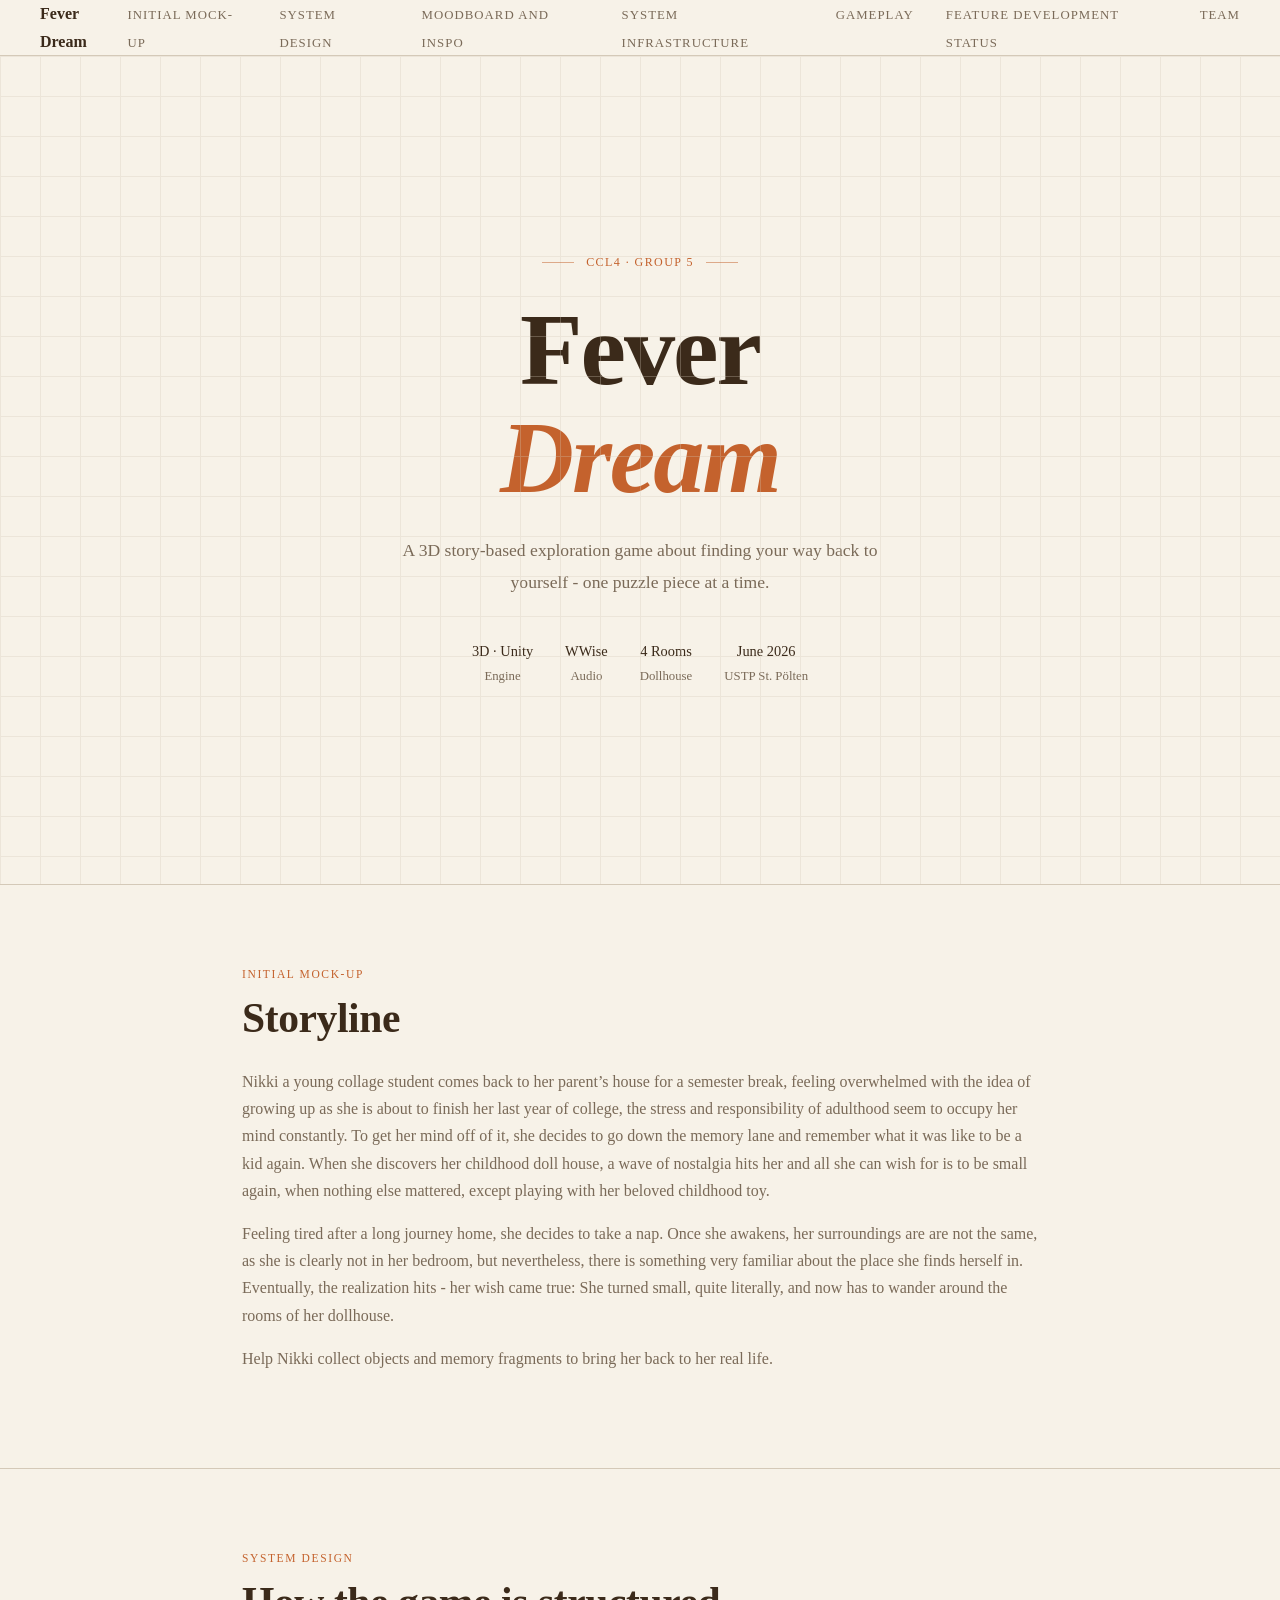
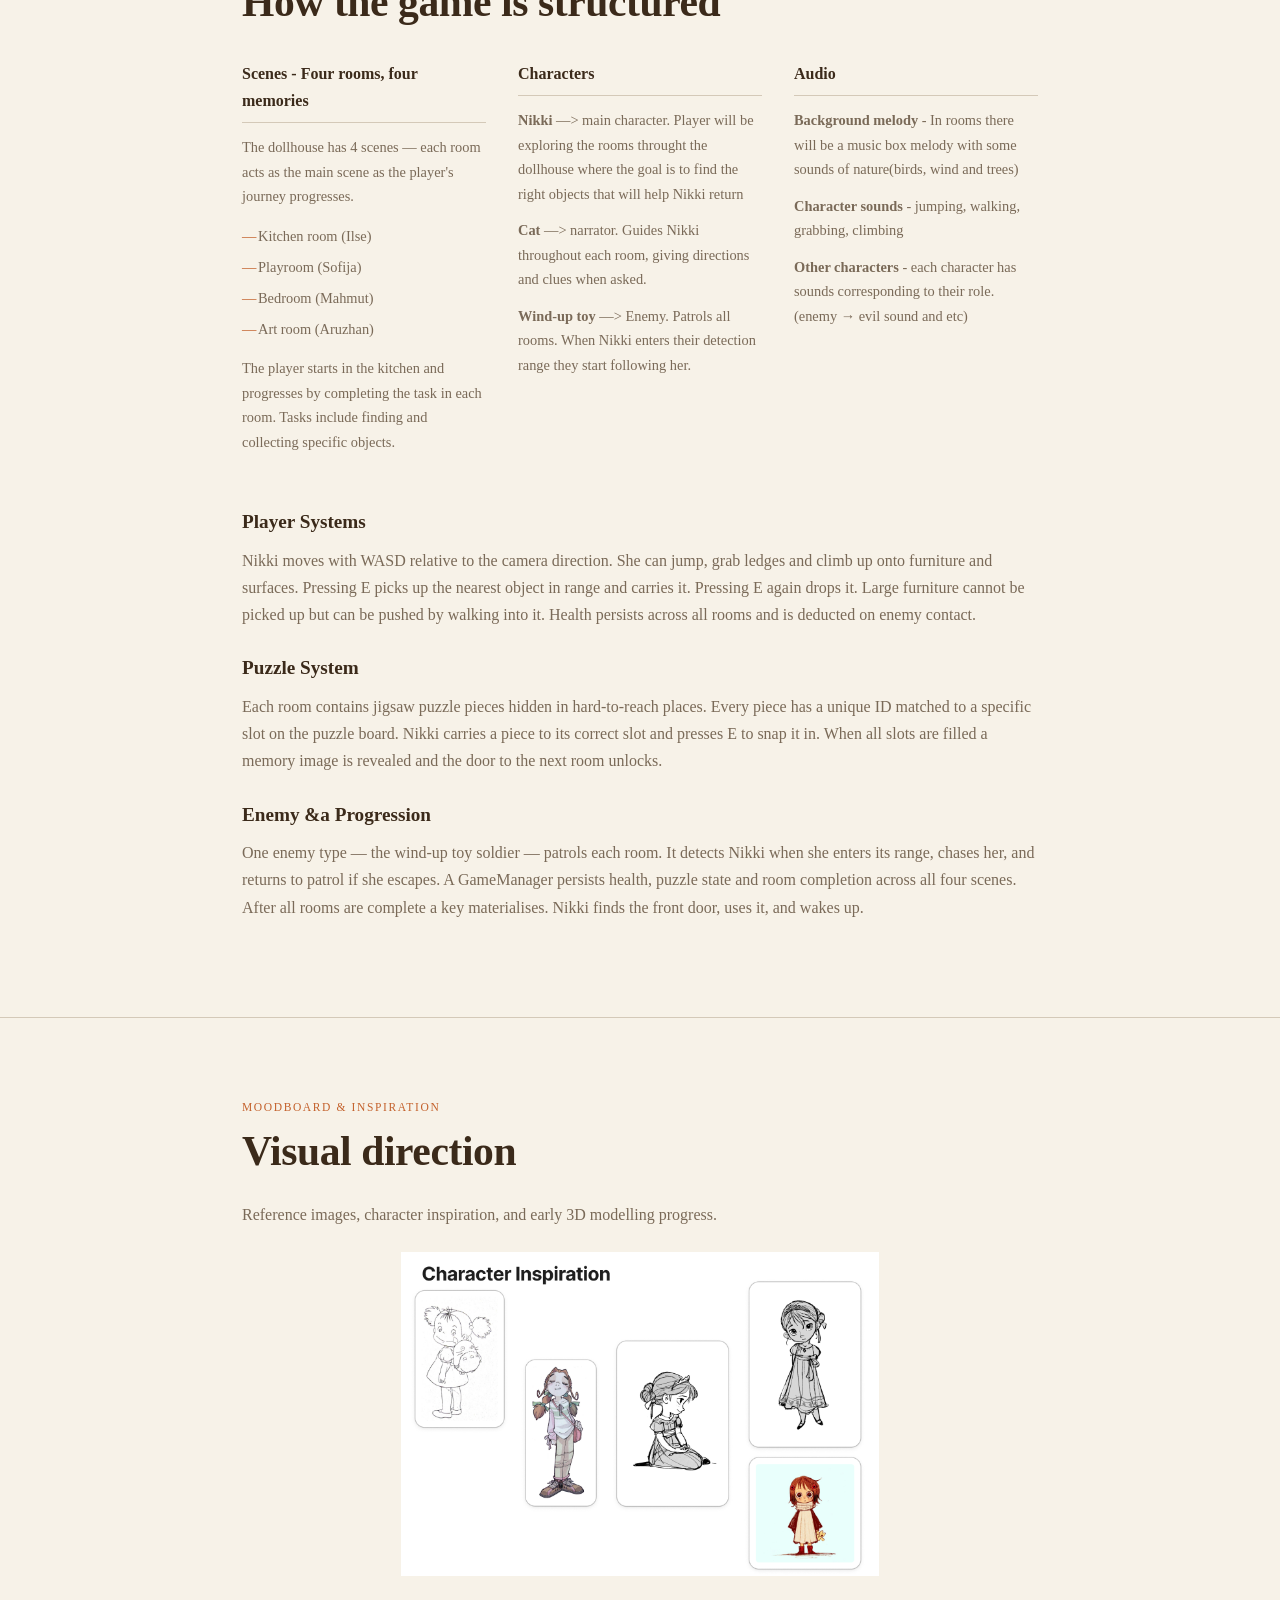
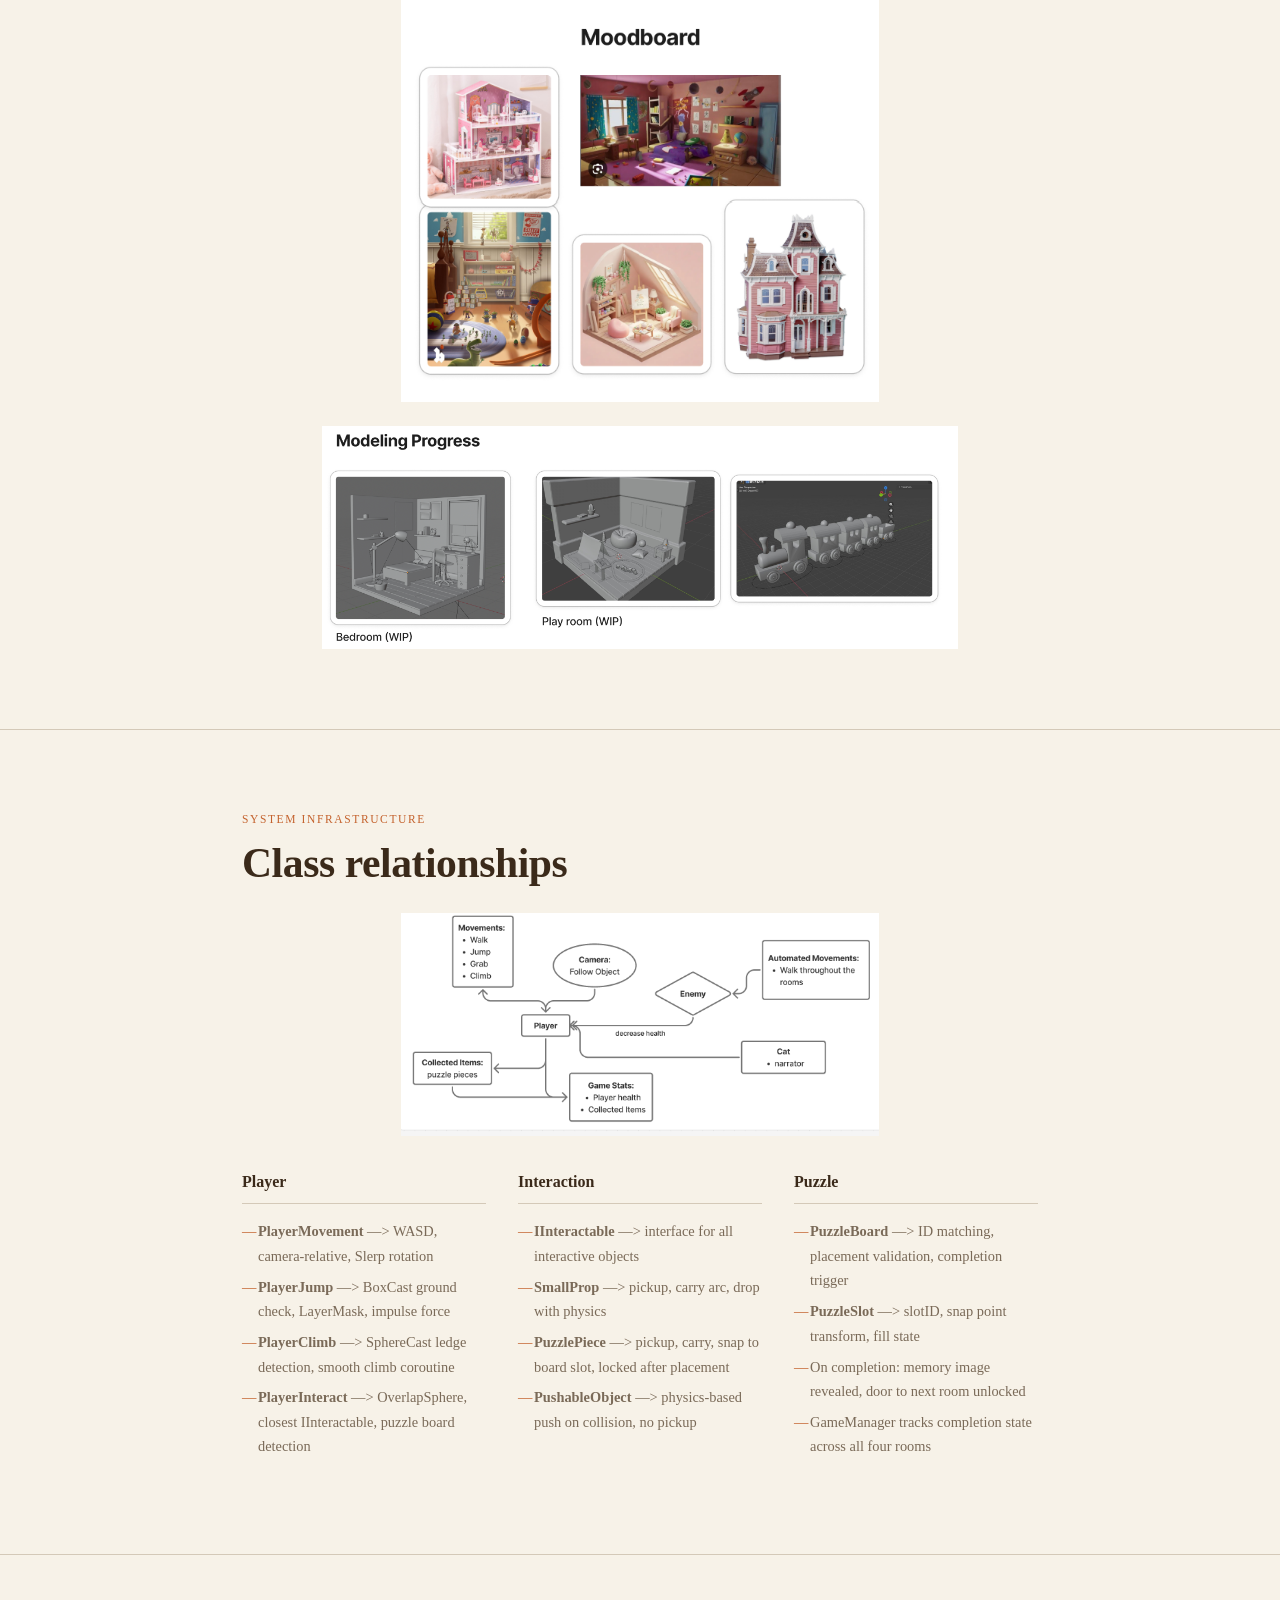
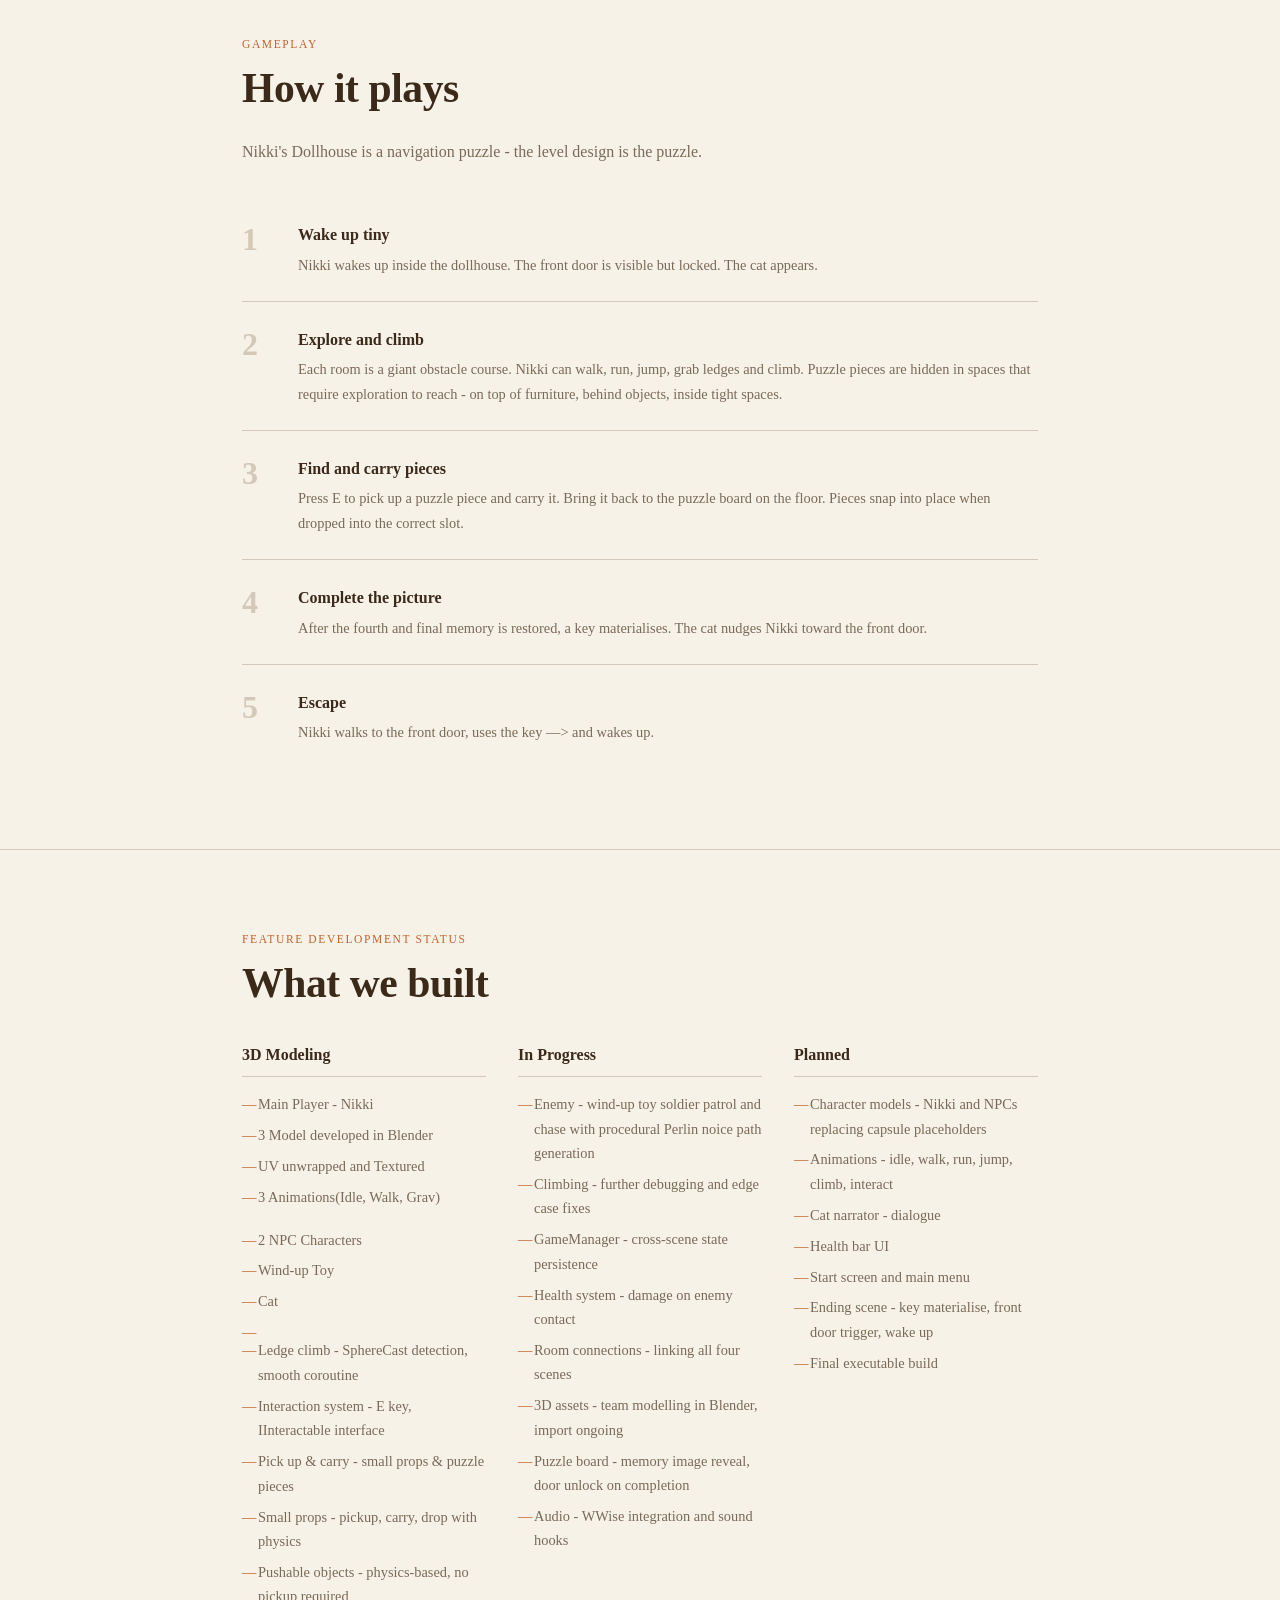
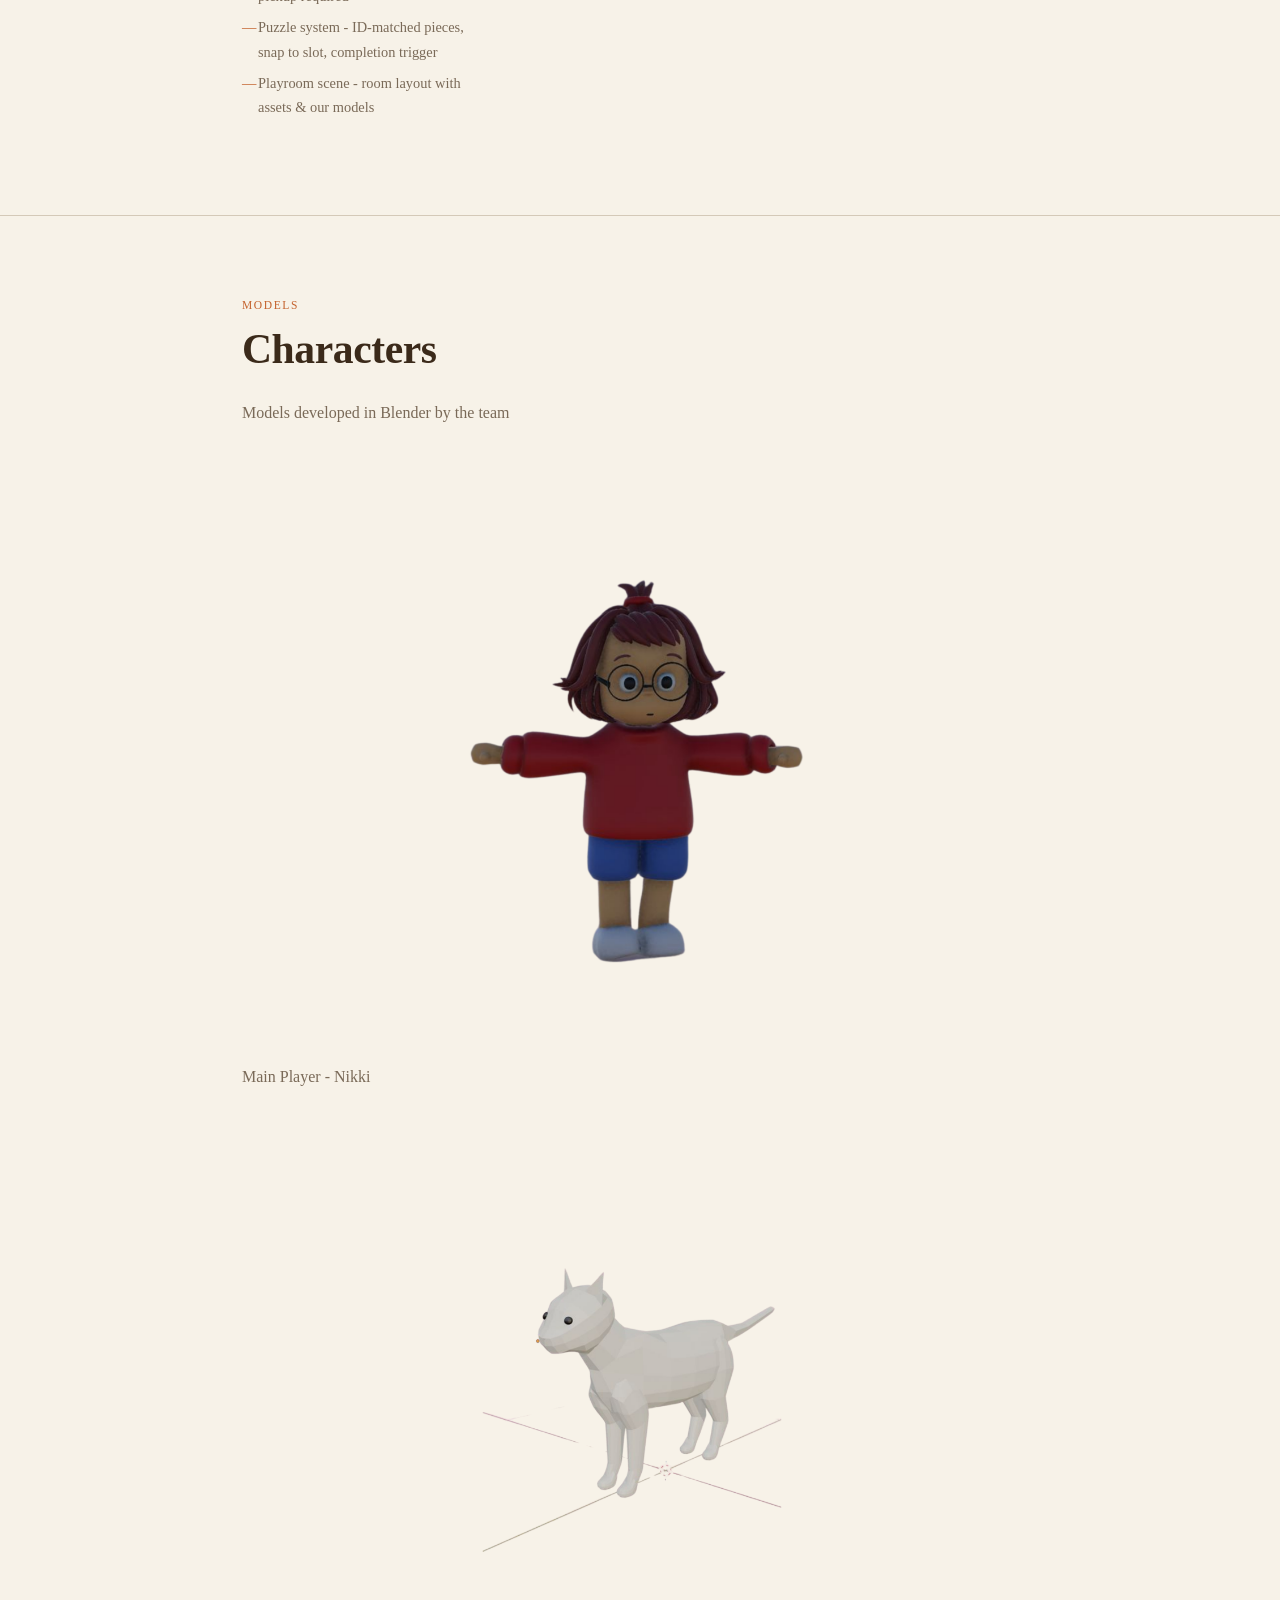
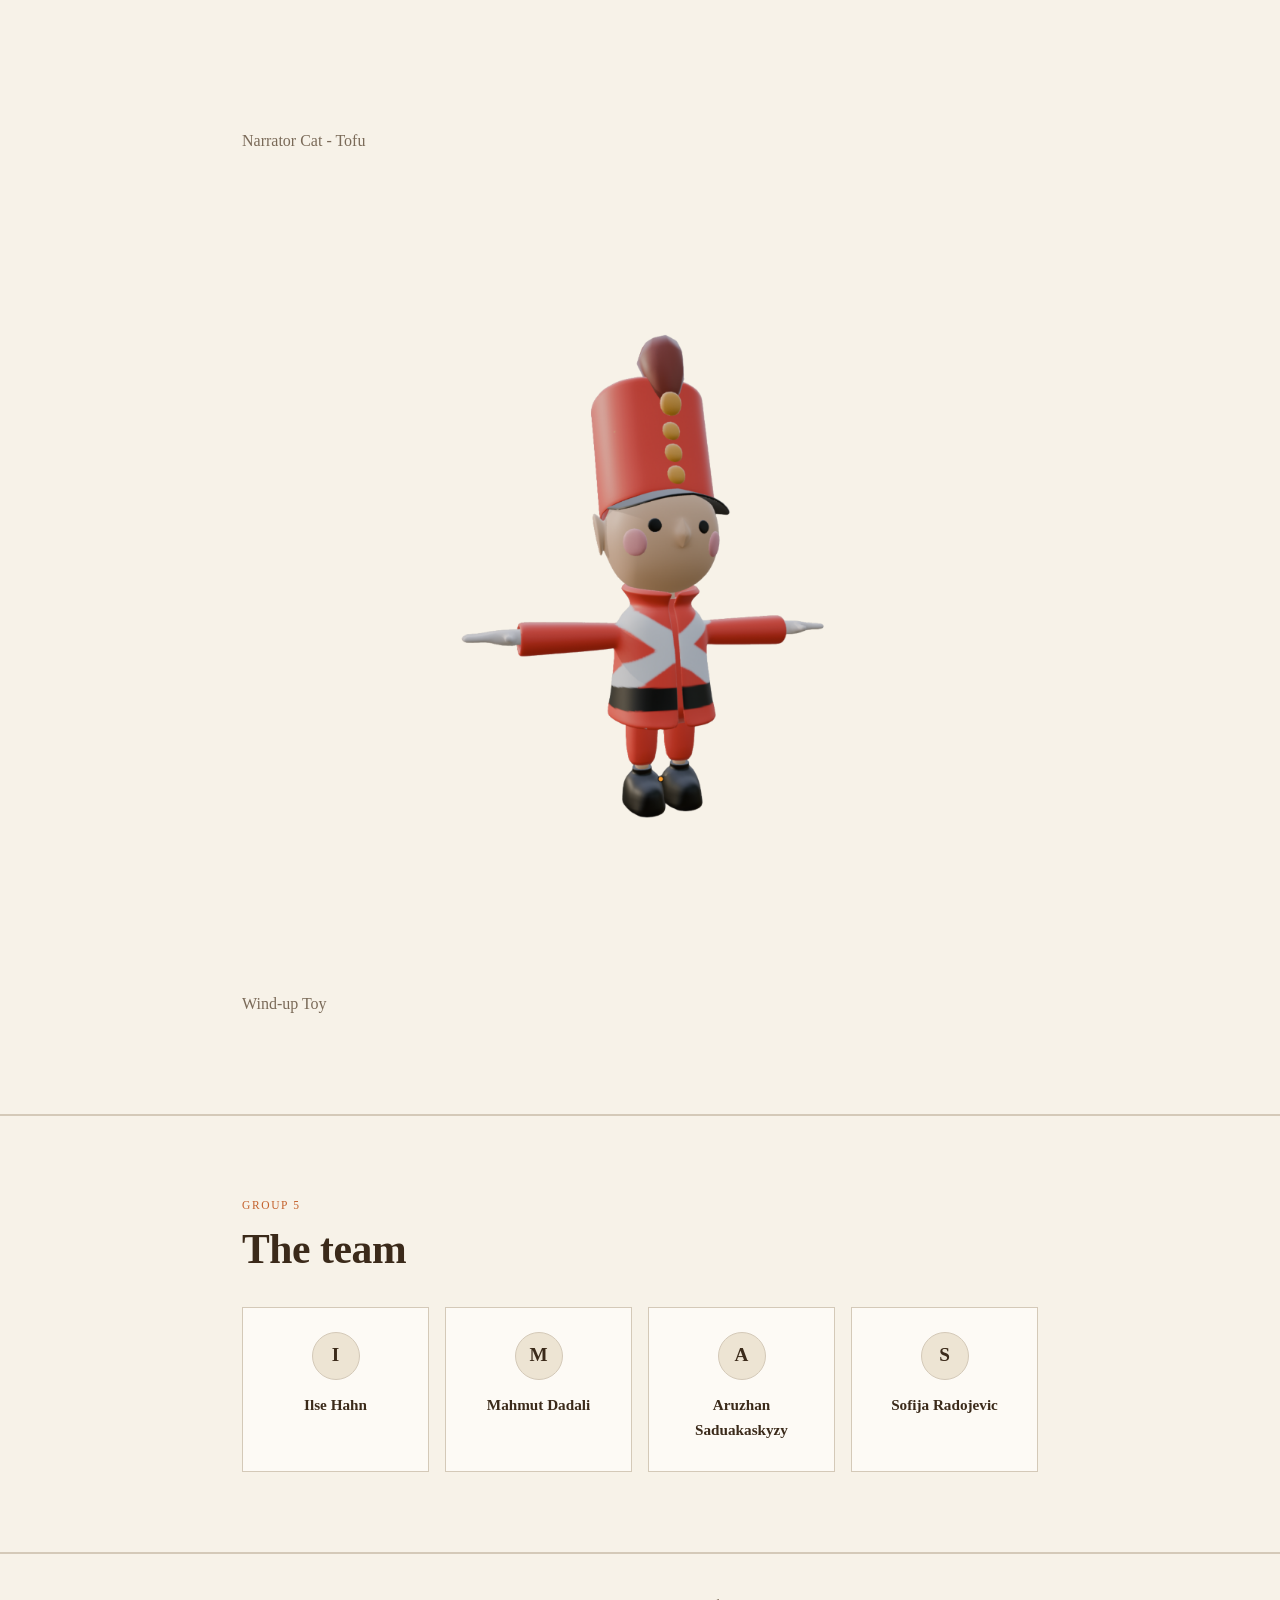
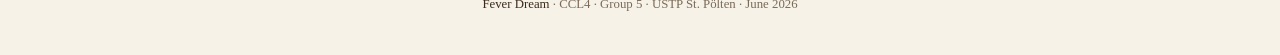
==== commit 9e702d33: "models" ====
--- a/docs/index.html
+++ b/docs/index.html
@@ -204,7 +204,90 @@
   <div class="system-grid">
  
     <div class="system-col">
-      <h3>Complete</h3>
+      <h3>3D Modeling</h3>
+      <ul>
+        <li>Main Player - Nikki</li>
+          <ul>
+            <li>3 Model developed in Blender</li>
+            <li>UV unwrapped and Textured</li>
+            <li>3 Animations(Idle, Walk, Grav)</li>
+          </ul>
+        <li>2 NPC Characters</li>
+          <ul>
+            <li>Wind-up Toy</li>
+            <li>Cat</li>
+            <li></li>
+          </ul>
+        <li>Ledge climb - SphereCast detection, smooth coroutine</li>
+        <li>Interaction system - E key, IInteractable interface</li>
+        <li>Pick up & carry - small props & puzzle pieces</li>
+        <li>Small props - pickup, carry, drop with physics</li>
+        <li>Pushable objects - physics-based, no pickup required</li>
+        <li>Puzzle system - ID-matched pieces, snap to slot, completion trigger</li>
+        <li>Playroom scene - room layout with assets & our models</li>
+      </ul>
+    </div>
+ 
+    <div class="system-col">
+      <h3>In Progress</h3>
+      <ul>
+        <li>Enemy - wind-up toy soldier patrol and chase with procedural Perlin noice path generation</li>
+        <li>Climbing - further debugging and edge case fixes</li>
+        <li>GameManager - cross-scene state persistence</li>
+        <li>Health system - damage on enemy contact</li>
+        <li>Room connections - linking all four scenes</li>
+        <li>3D assets - team modelling in Blender, import ongoing</li>
+        <li>Puzzle board - memory image reveal, door unlock on completion</li>
+        <li>Audio - WWise integration and sound hooks</li>
+      </ul>
+    </div>
+ 
+    <div class="system-col">
+      <h3>Planned</h3>
+      <ul>
+        <li>Character models - Nikki and NPCs replacing capsule placeholders</li>
+        <li>Animations - idle, walk, run, jump, climb, interact</li>
+        <li>Cat narrator - dialogue</li>
+        <li>Health bar UI</li>
+        <li>Start screen and main menu</li>
+        <li>Ending scene - key materialise, front door trigger, wake up</li>
+        <li>Final executable build</li>
+      </ul>
+    </div>
+ 
+  </div>
+</section>
+ <div class="divider"></div>
+
+<section id="Models">
+  <div class="section-label">Models</div>
+  <h2>Characters</h2>
+  <p>Models developed in Blender by the team</p>
+  <div class="finished_models">
+    <img src="images/2.png" alt="Character Model" class="character-model" style="width: 60%; display: block; margin: 1.5rem auto 0;">
+  <p>Main Player - Nikki</p>
+  </div>
+  <div class="finished_models"> 
+    <img src="images/3.png" alt="Cat Model" class="cat-model" style="width: 60%; display: block; margin: 1.5rem auto 0;">
+  <p>Narrator Cat - Tofu </p>
+  </div>
+  <div class="finished_models">
+    <img src="images/4.png" alt="Wind-up Toy Model" class="windup-model" style="width: 80%; display: block; margin: 1.5rem auto 0;">
+    <p>Wind-up Toy </p>
+  </div>
+</section>
+
+<div class="divider"></div>
+
+
+<!-- <section id="features">
+  <div class="section-label">Feature Development</div>
+  <h2>Requirements Fulfillment</h2>
+ 
+  <div class="system-grid">
+ 
+    <div class="system-col">
+      <h3>3D Modeling</h3>
       <ul>
         <li>Player movement - WASD, camera-relative, smooth rotation</li>
         <li>Jump - ground detection, physics-based</li>
@@ -246,9 +329,9 @@
     </div>
  
   </div>
-</section>
- <div class="divider"></div>
-
+</section> -->
+
+<div class="divider"></div>
 
 <!-- ── TEAM ── -->
 <section id="team">
--- a/docs/style.css
+++ b/docs/style.css
@@ -497,6 +497,10 @@
   color: var(--rust);
 }
 
+.finished_models{
+  align-content: center;
+}
+
 @media (max-width: 640px) {
   .system-grid { grid-template-columns: 1fr; }
 }
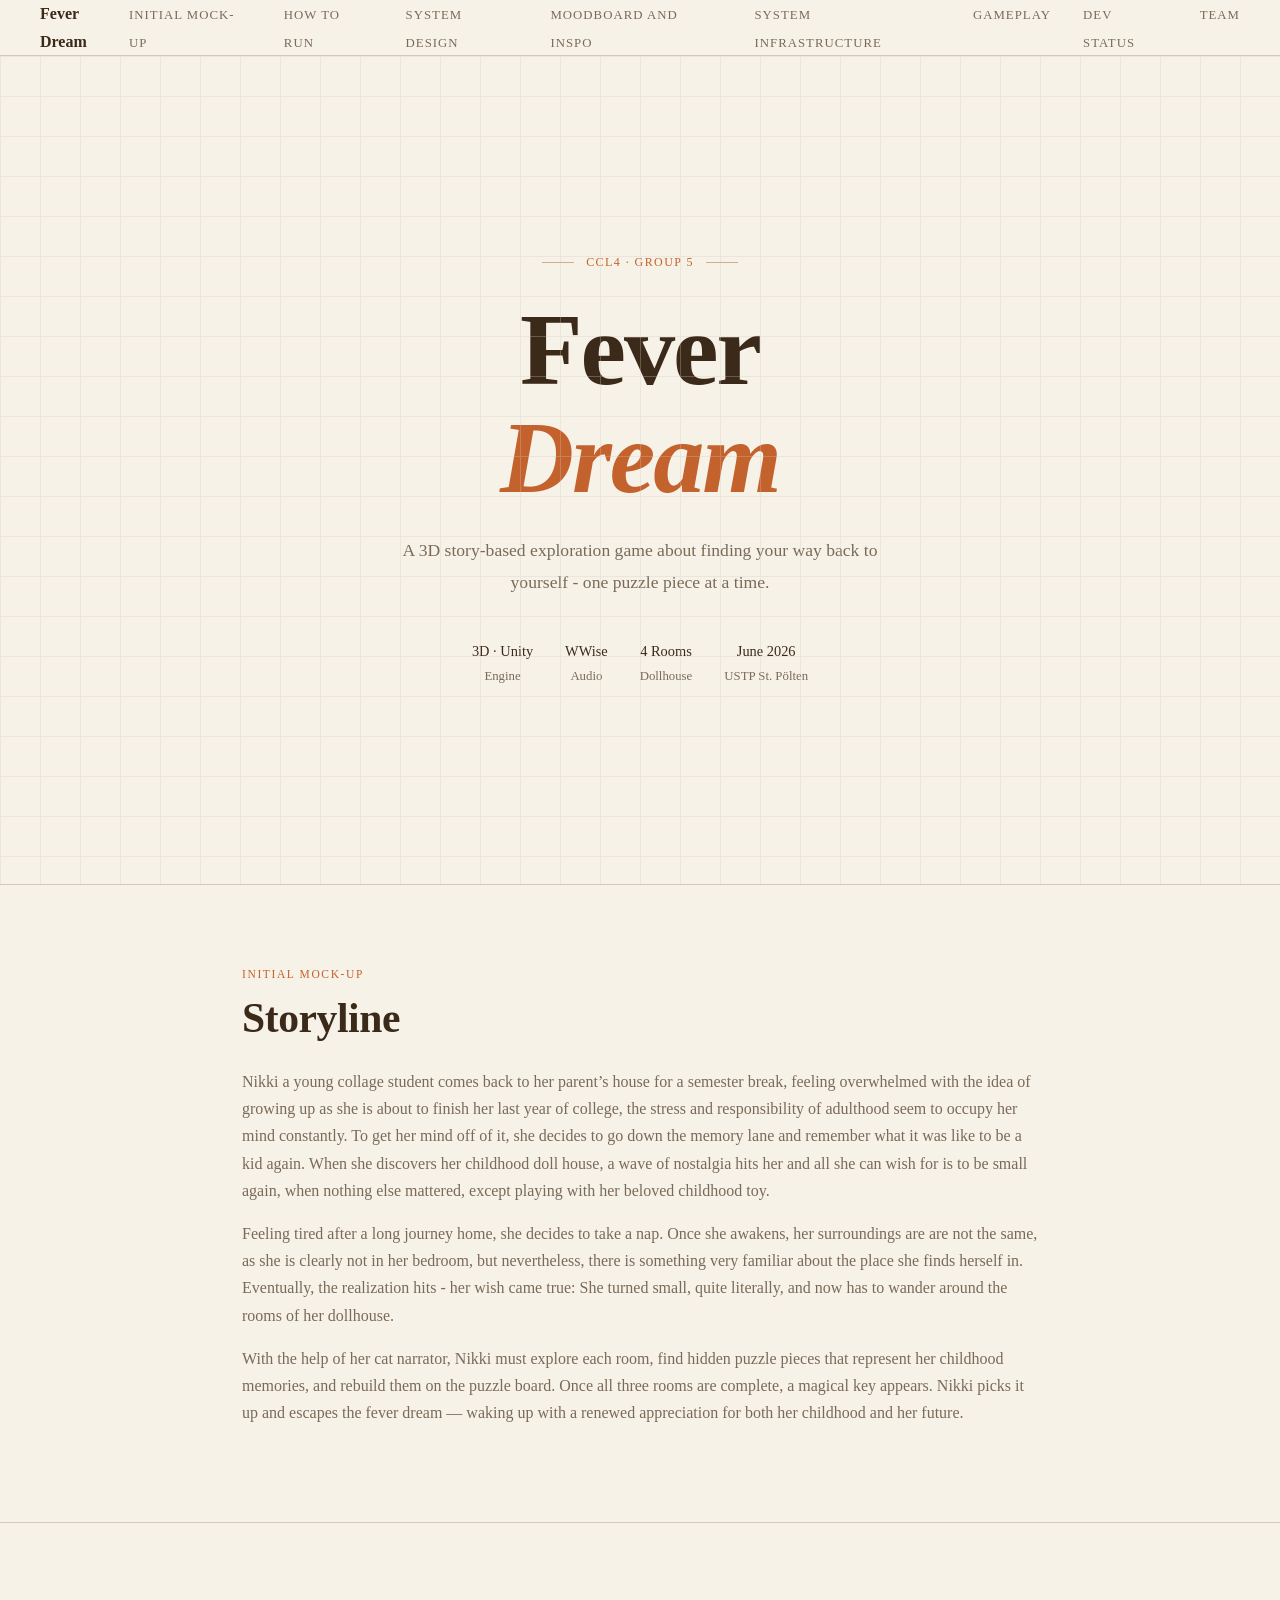
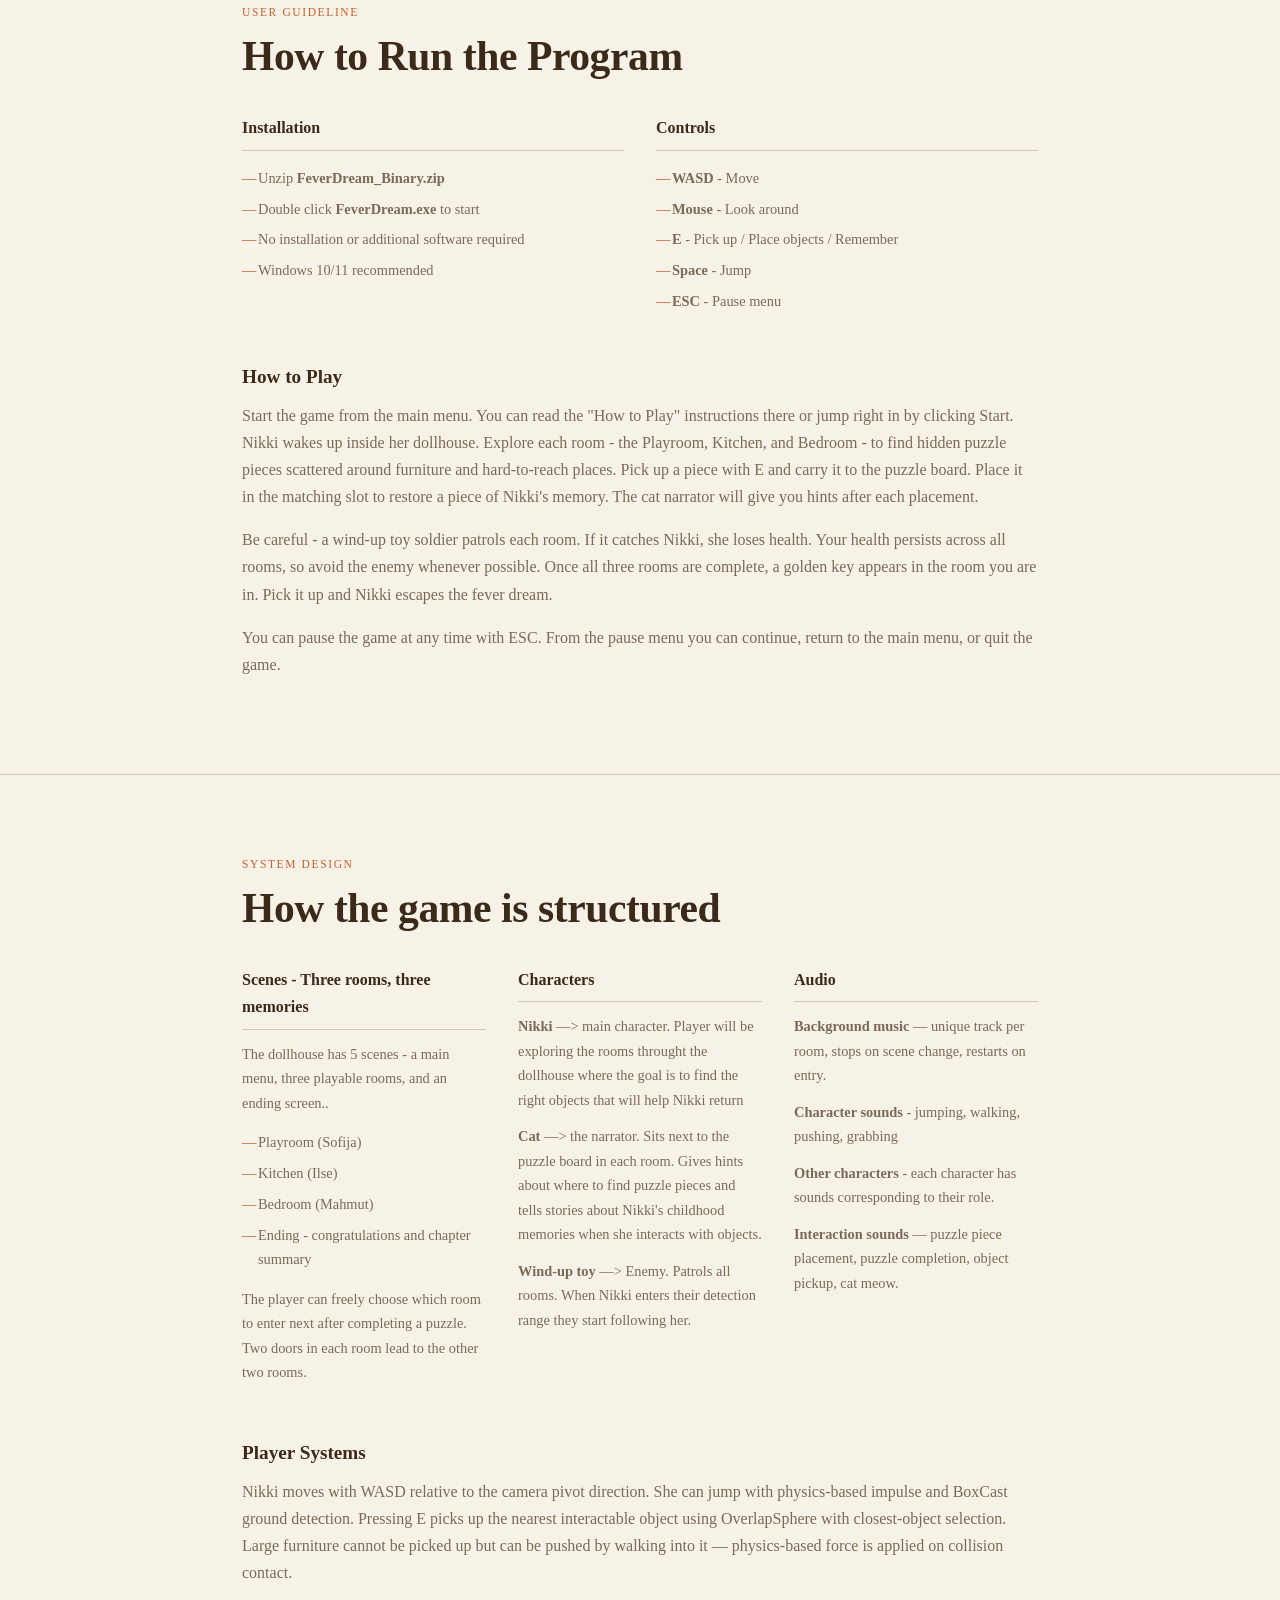
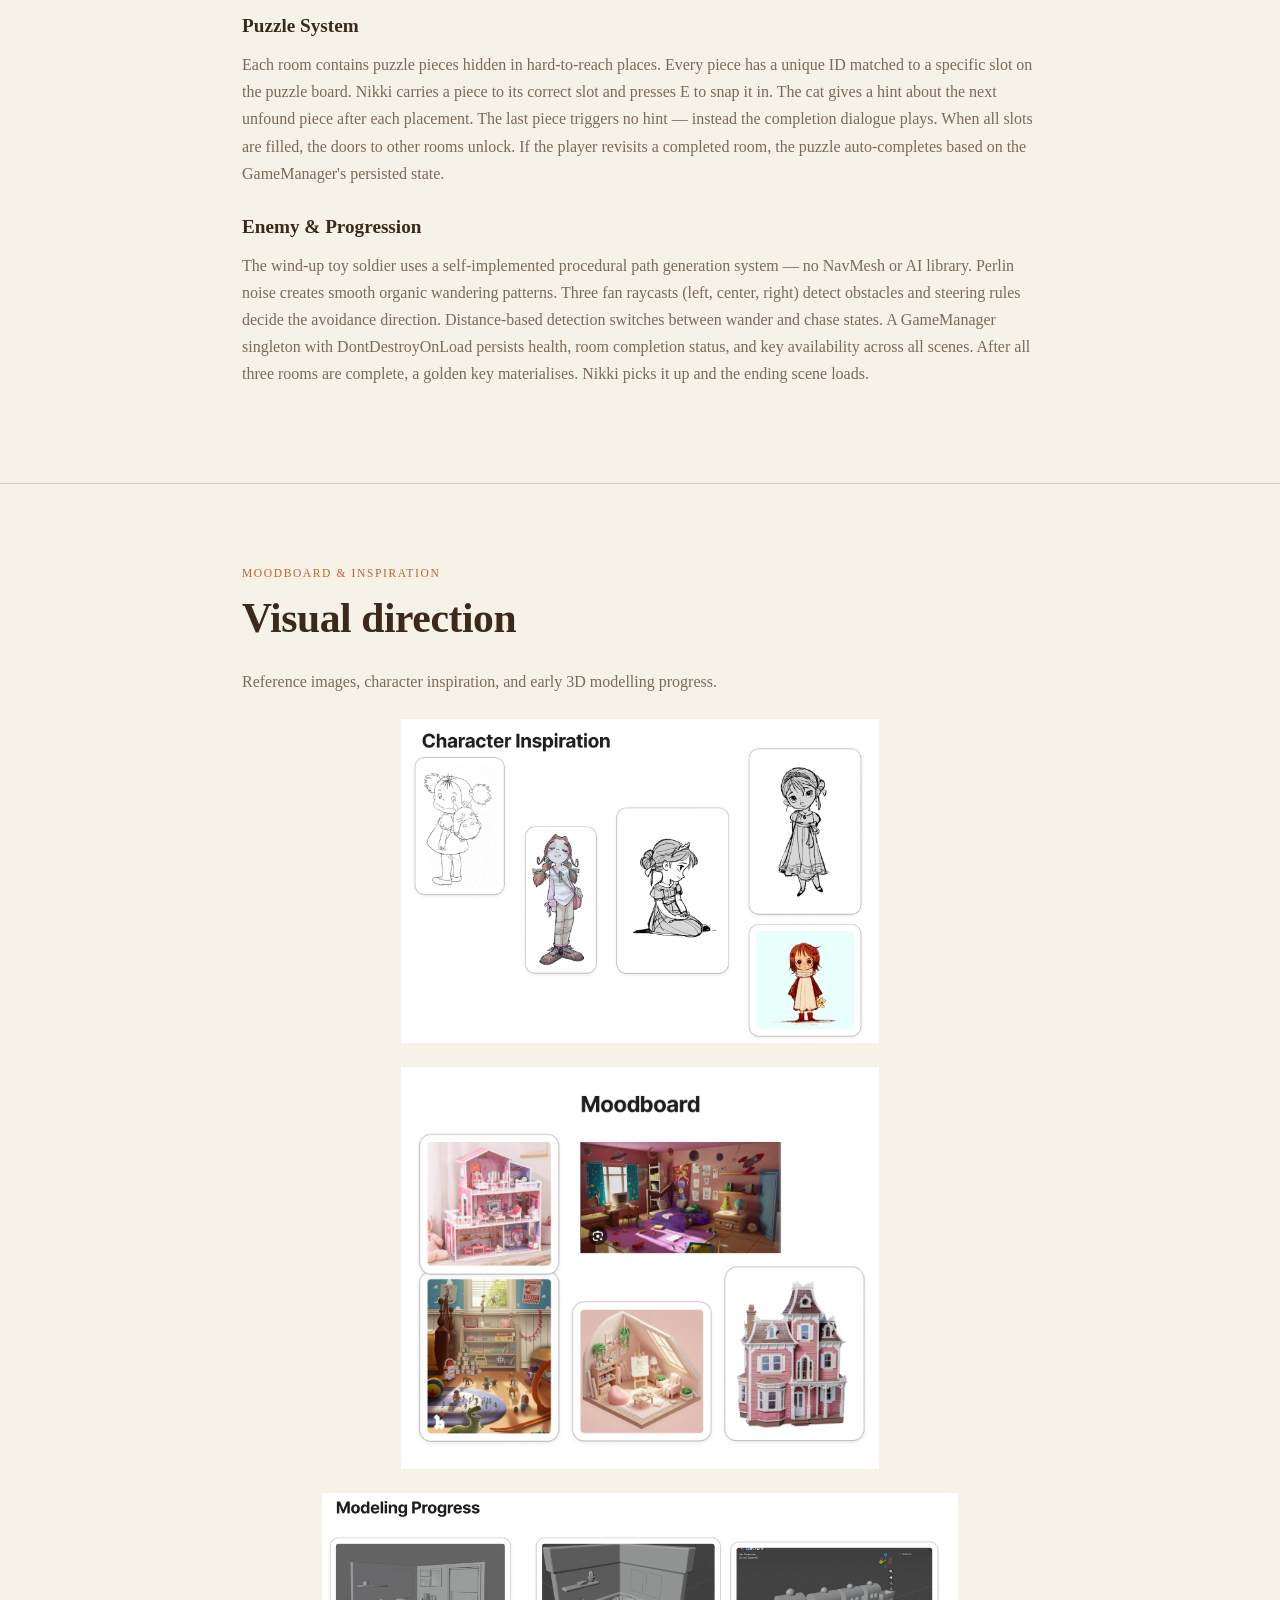
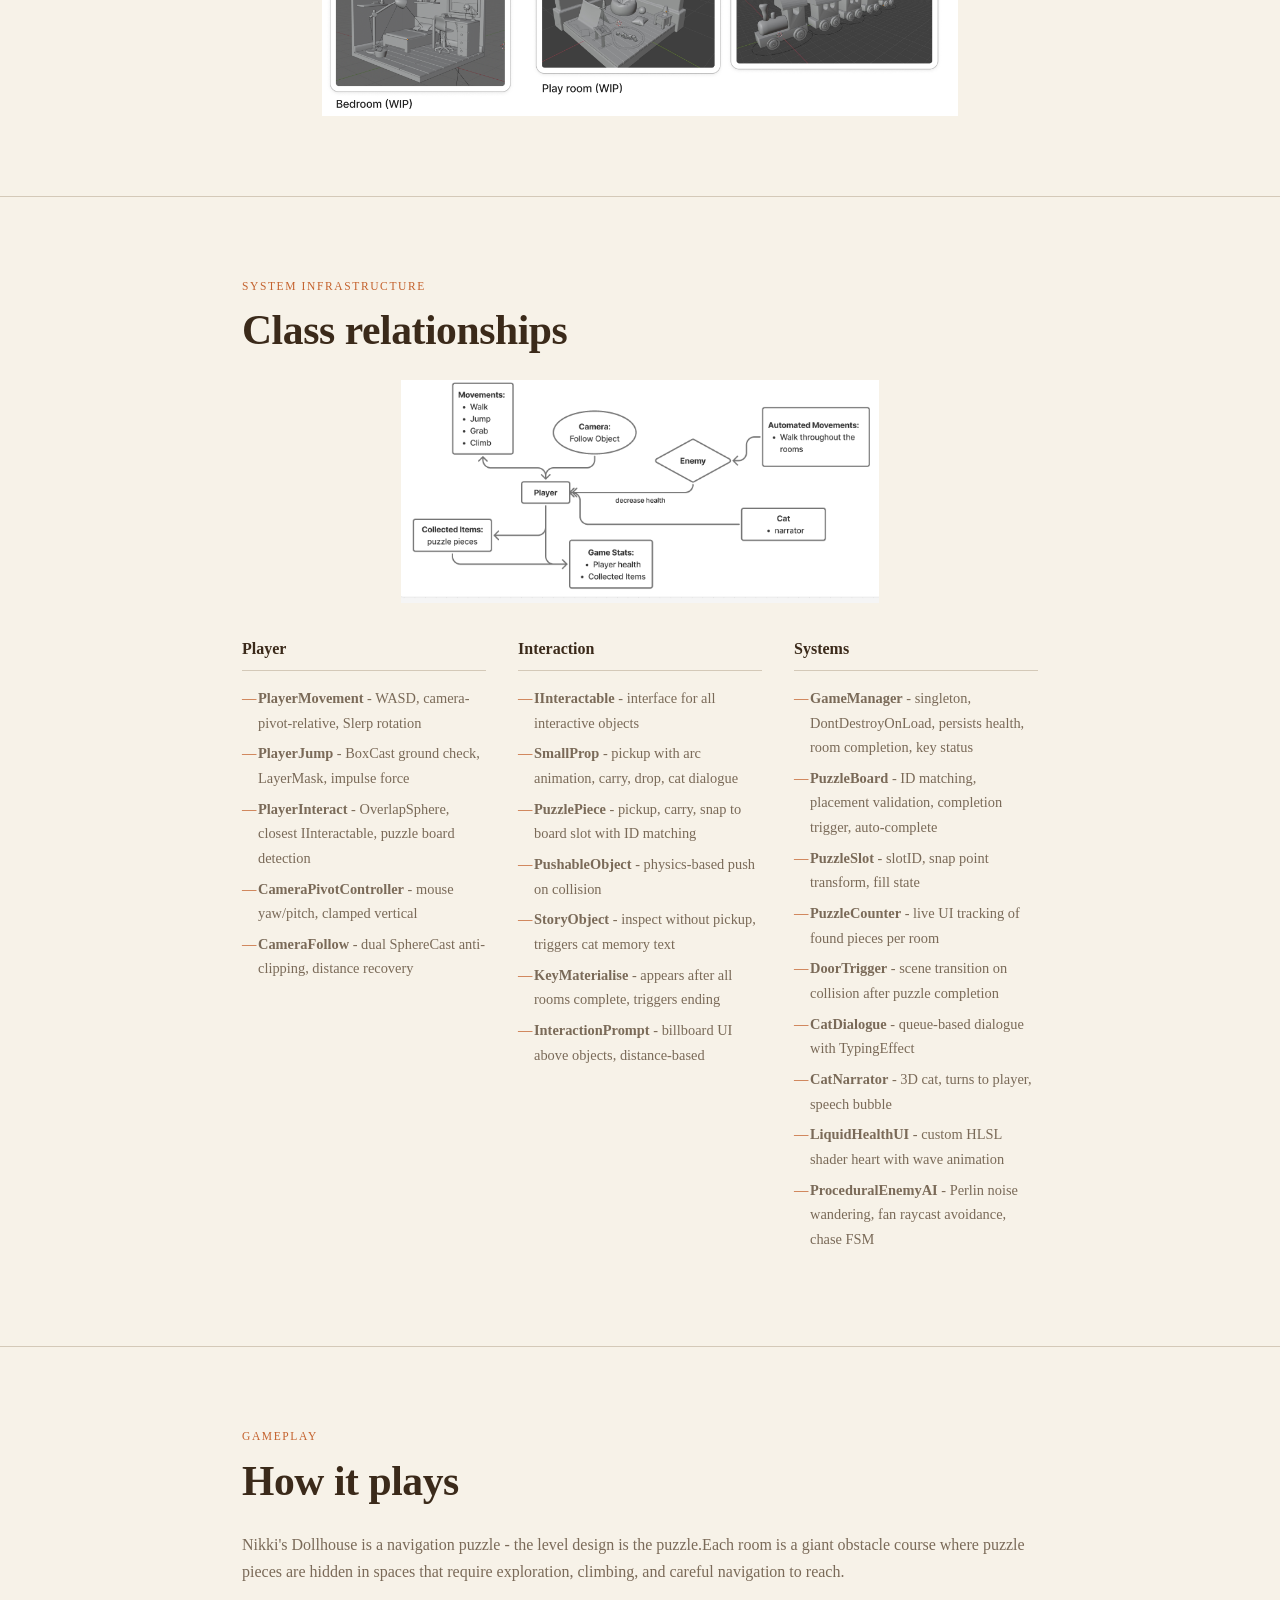
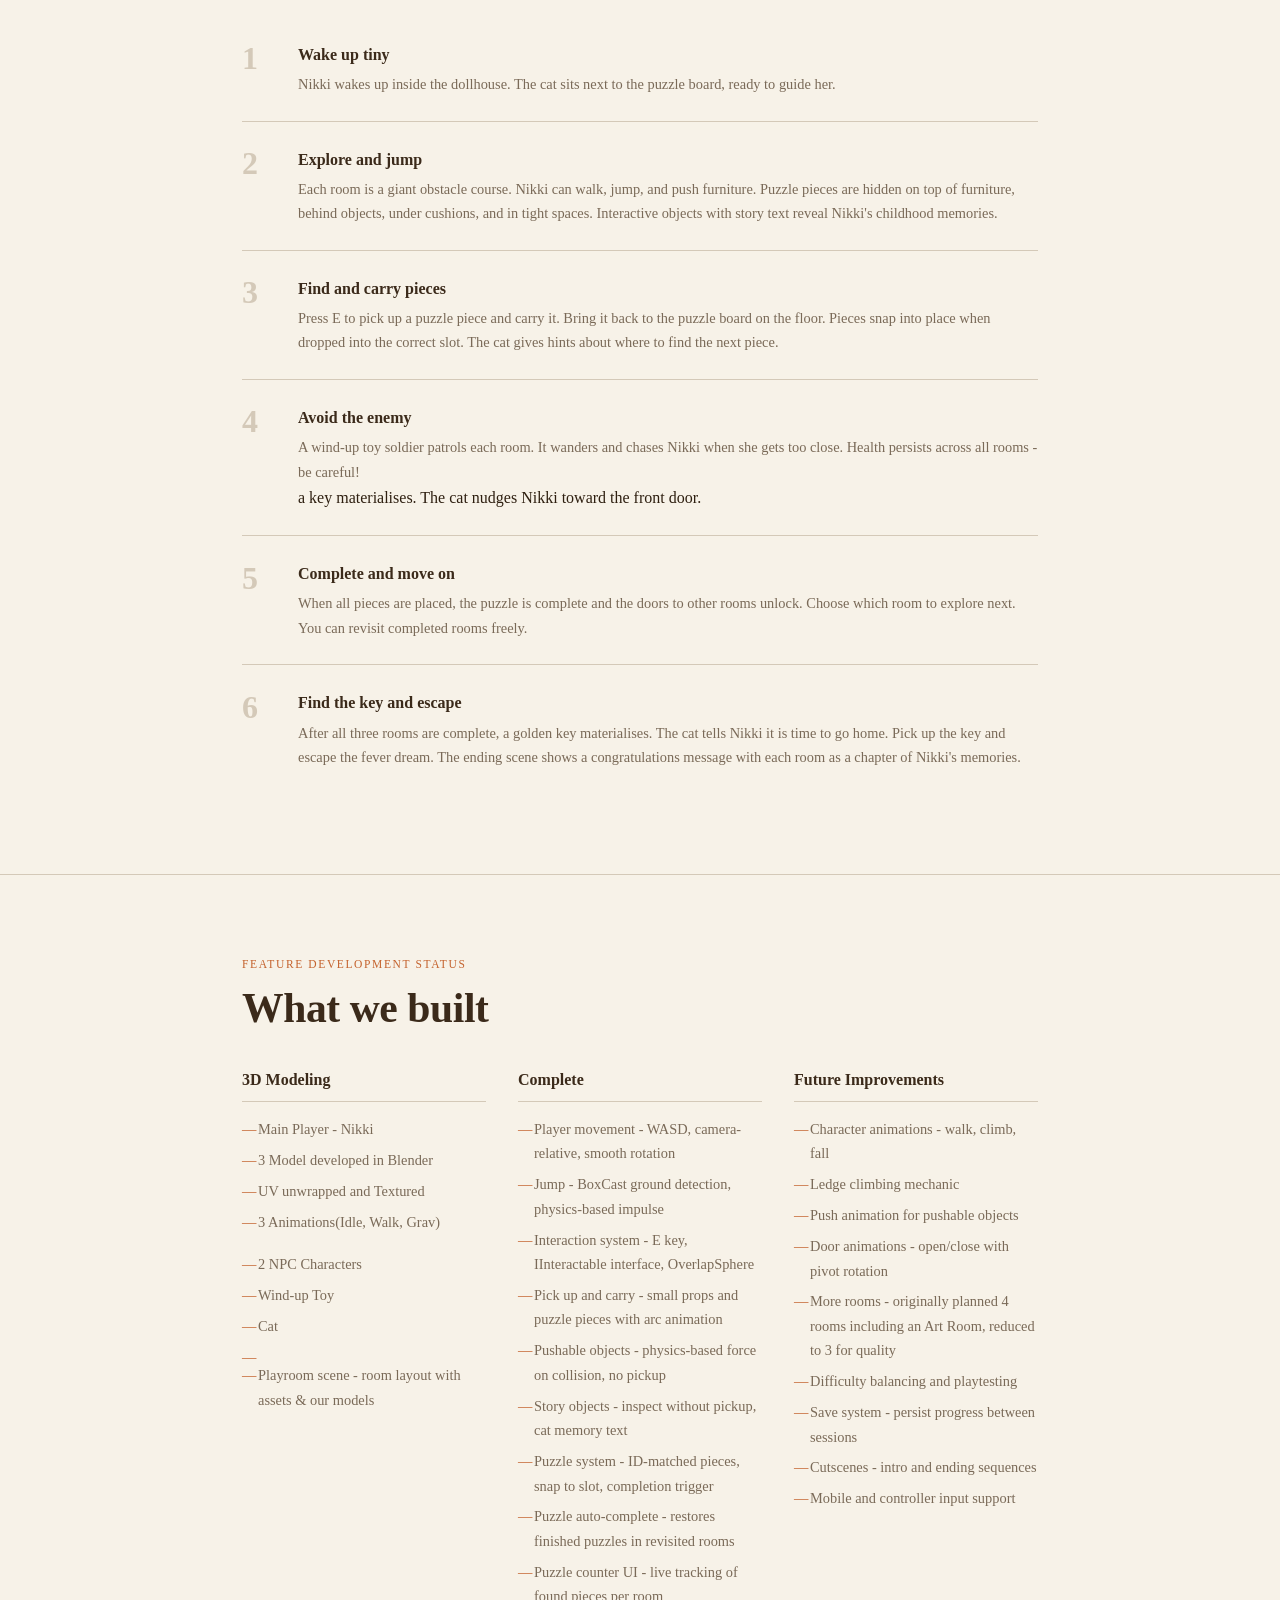
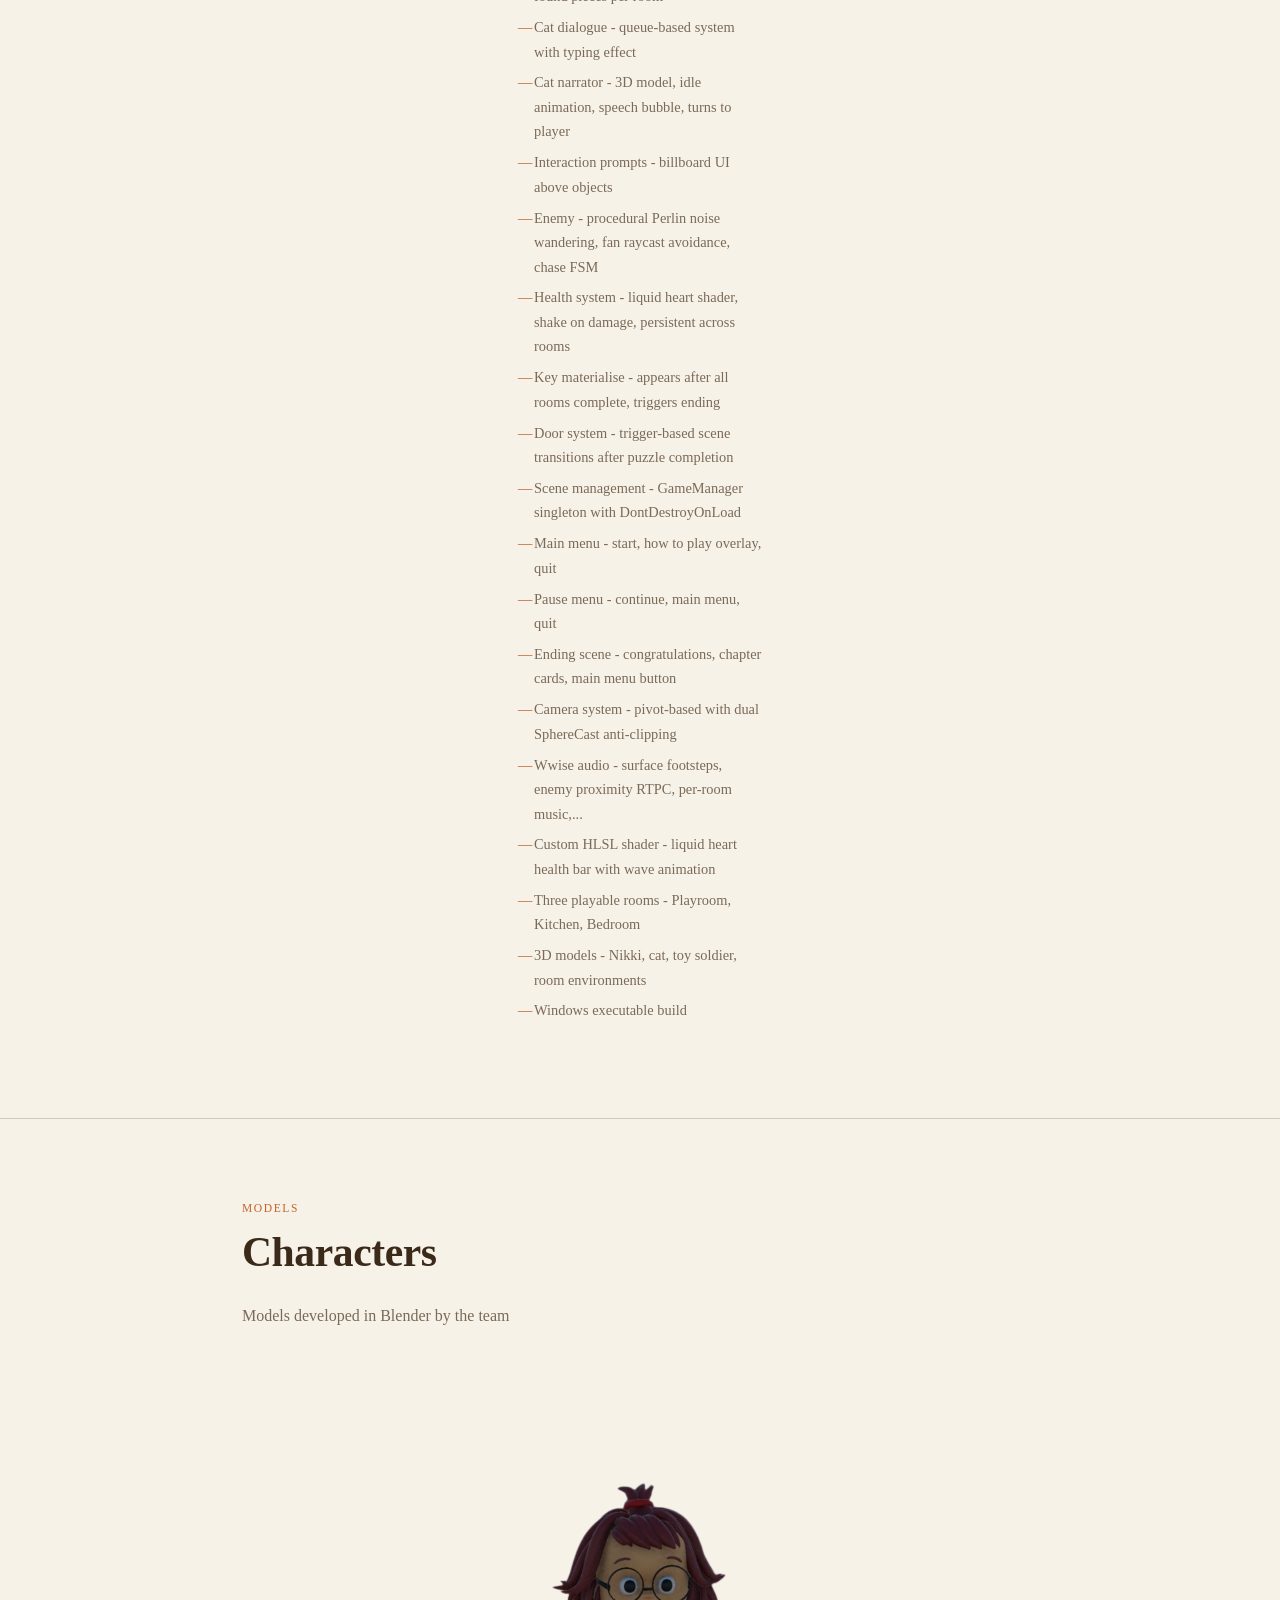
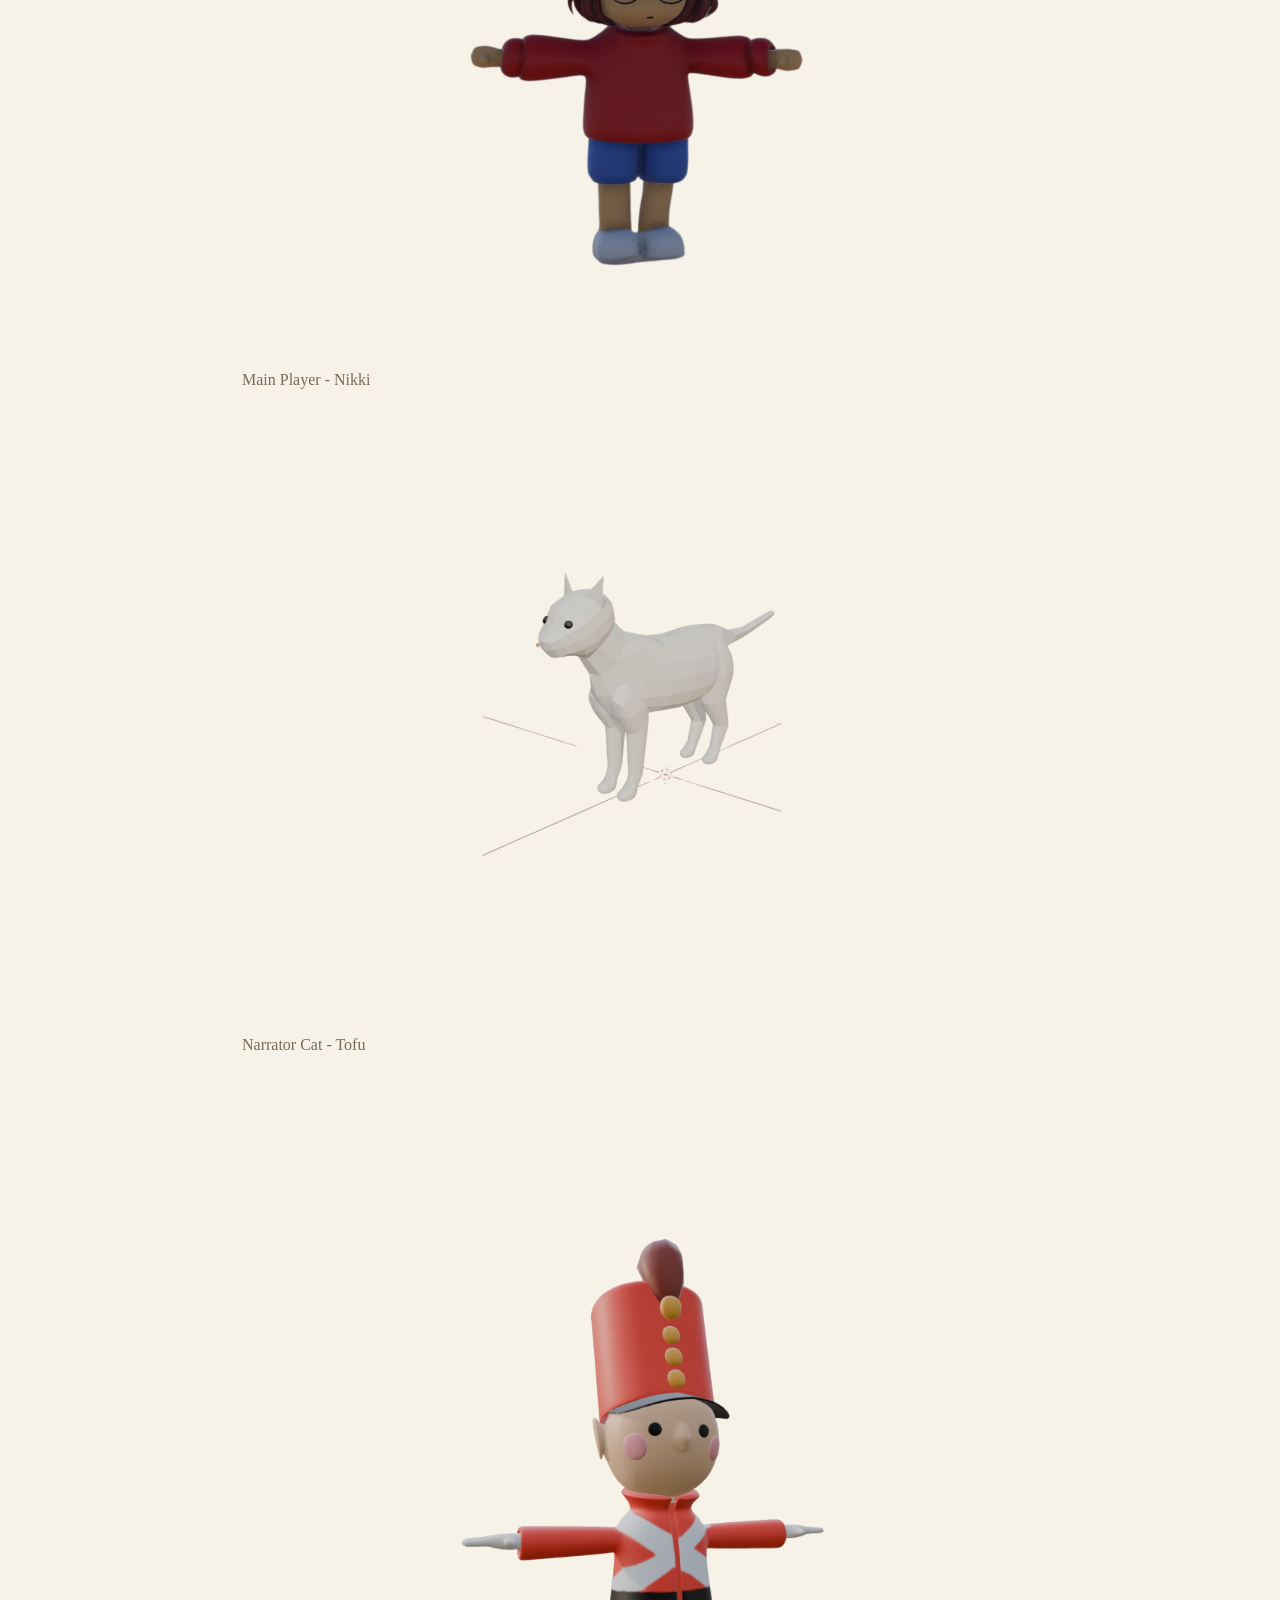
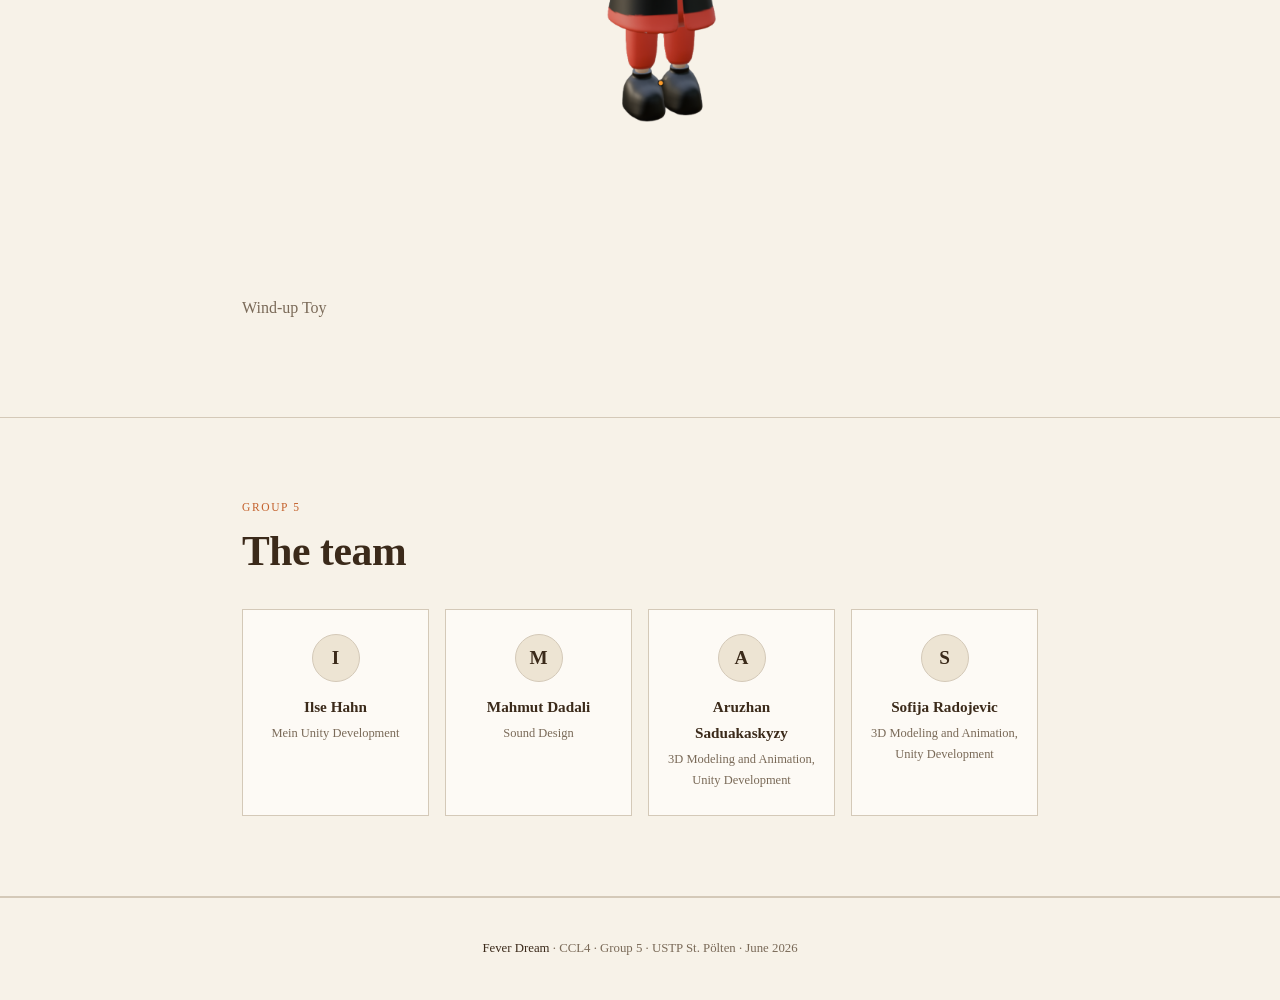
==== commit b754917e: "Updated Text  on ePortfolio" ====
--- a/docs/index.html
+++ b/docs/index.html
@@ -12,11 +12,12 @@
   <a class="nav-logo" href="#">Fever Dream</a>
   <ul class="nav-links">
     <li><a href="#story">Initial Mock-up</a></li>
+    <li><a href="#howtorun">How to Run</a></li>
     <li><a href="#system">System Design</a></li>
     <li><a href="#Inspo">Moodboard and Inspo</a></li>
     <li><a href="#systemInfrastructure">System Infrastructure</a></li>
     <li><a href="#mechanics">Gameplay</a></li>
-    <li><a href="#features">Feature Development Status</a></li>
+    <li><a href="#features">Dev Status</a></li>
     <li><a href="#team">Team</a></li>
   </ul>
 </nav>
@@ -44,9 +45,52 @@
   
   <p>Feeling tired after a long journey home, she decides to take a nap. Once she awakens, her surroundings are are not the same, as she is clearly not in her bedroom, but nevertheless, there is something very familiar about the place she finds herself in. Eventually, the realization hits - her wish came true: She turned small, quite literally, and now has to wander around the rooms of her dollhouse.</p>
 
-  <p>Help Nikki collect objects and memory fragments to bring her back to her real life.</p>
-
-</section>
+  <p>With the help of her cat narrator, Nikki must explore each room, find hidden puzzle pieces that represent her childhood memories, and rebuild them on the puzzle board. Once all three rooms are complete, a magical key appears. Nikki picks it up and escapes the fever dream — waking up with a renewed appreciation for both her childhood and her future.</p>
+
+</section>
+
+ 
+<div class="divider"></div>
+ 
+<!-- HOW TO RUN -->
+<section id="howtorun">
+  <div class="section-label">User Guideline</div>
+  <h2>How to Run the Program</h2>
+ 
+  <div class="system-grid" style="grid-template-columns: 1fr 1fr;">
+ 
+    <div class="system-col">
+      <h3>Installation</h3>
+      <ul>
+        <li>Unzip <strong>FeverDream_Binary.zip</strong></li>
+        <li>Double click <strong>FeverDream.exe</strong> to start</li>
+        <li>No installation or additional software required</li>
+        <li>Windows 10/11 recommended</li>
+      </ul>
+    </div>
+
+     <div class="system-col">
+      <h3>Controls</h3>
+      <ul>
+        <li><strong>WASD</strong> - Move</li>
+        <li><strong>Mouse</strong> - Look around</li>
+        <li><strong>E</strong> - Pick up / Place objects / Remember</li>
+        <li><strong>Space</strong> - Jump</li>
+        <li><strong>ESC</strong> - Pause menu</li>
+      </ul>
+    </div>
+ 
+  </div>
+
+  <div style="margin-top: 2rem;">
+    <h3>How to Play</h3>
+    <p>Start the game from the main menu. You can read the "How to Play" instructions there or jump right in by clicking Start. Nikki wakes up inside her dollhouse. Explore each room - the Playroom, Kitchen, and Bedroom - to find hidden puzzle pieces scattered around furniture and hard-to-reach places. Pick up a piece with E and carry it to the puzzle board. Place it in the matching slot to restore a piece of Nikki's memory. The cat narrator will give you hints after each placement.</p>
+ 
+    <p>Be careful - a wind-up toy soldier patrols each room. If it catches Nikki, she loses health. Your health persists across all rooms, so avoid the enemy whenever possible. Once all three rooms are complete, a golden key appears in the room you are in. Pick it up and Nikki escapes the fever dream.</p>
+ 
+    <p>You can pause the game at any time with ESC. From the pause menu you can continue, return to the main menu, or quit the game.</p>
+  </div>
+</section> 
 
 <div class="divider"></div>
 <!-- ── SYSTEM DESIGN ── -->
@@ -57,42 +101,43 @@
   <div class="system-grid">
 
     <div class="system-col">
-      <h3>Scenes - Four rooms, four memories</h3>
-      <p>The dollhouse has 4 scenes — each room acts as the main scene as the player's journey progresses.</p>
-      <ul>
-        <li>Kitchen room (Ilse)</li>
+      <h3>Scenes - Three rooms, three memories</h3>
+      <p>The dollhouse has 5 scenes - a main menu, three playable rooms, and an ending screen..</p>
+      <ul>
         <li>Playroom (Sofija)</li>
+        <li>Kitchen (Ilse)</li>
         <li>Bedroom (Mahmut)</li>
-        <li>Art room (Aruzhan)</li>
-      </ul>
-      <p>The player starts in the kitchen and progresses by completing the task in each room. Tasks include finding and collecting specific objects.</p>
+        <li>Ending - congratulations and chapter summary</li>
+      </ul>
+      <p>The player can freely choose which room to enter next after completing a puzzle. Two doors in each room lead to the other two rooms.</p>
     </div>
 
     <div class="system-col">
       <h3>Characters</h3>
       <p><strong>Nikki</strong> —> main character. Player will be exploring the rooms throught the dollhouse where the goal is to find the right objects that will help Nikki return</p>
-      <p><strong>Cat</strong> —> narrator. Guides Nikki throughout each room, giving directions and clues when asked.</p>
+      <p><strong>Cat</strong> —> the narrator. Sits next to the puzzle board in each room. Gives hints about where to find puzzle pieces and tells stories about Nikki's childhood memories when she interacts with objects.</p>
       <p><strong>Wind-up toy</strong> —> Enemy. Patrols all rooms. When Nikki enters their detection range they start following her.</p>
     </div>
 
     <div class="system-col">
       <h3>Audio</h3>
-      <p><strong>Background melody</strong> - In rooms there will be a music box melody with some sounds of nature(birds, wind and trees)</p>
-      <p><strong>Character sounds</strong> - jumping, walking, grabbing, climbing</p>
-      <p><strong>Other characters</strong> - each character has sounds corresponding to their role. (enemy → evil sound and etc)</p>
+      <p><strong>Background music</strong> — unique track per room, stops on scene change, restarts on entry.</p>
+      <p><strong>Character sounds</strong> - jumping, walking, pushing, grabbing</p>
+      <p><strong>Other characters</strong> - each character has sounds corresponding to their role.</p>
+      <p><strong>Interaction sounds</strong> — puzzle piece placement, puzzle completion, object pickup, cat meow.</p>
     </div>
 
   </div>
   <div style="margin-top: 2.5rem;">
  
     <h3>Player Systems</h3>
-    <p>Nikki moves with WASD relative to the camera direction. She can jump, grab ledges and climb up onto furniture and surfaces. Pressing E picks up the nearest object in range and carries it. Pressing E again drops it. Large furniture cannot be picked up but can be pushed by walking into it. Health persists across all rooms and is deducted on enemy contact.</p>
+    <p>Nikki moves with WASD relative to the camera pivot direction. She can jump with physics-based impulse and BoxCast ground detection. Pressing E picks up the nearest interactable object using OverlapSphere with closest-object selection. Large furniture cannot be picked up but can be pushed by walking into it — physics-based force is applied on collision contact.</p>
  
     <h3 style="margin-top: 1.5rem;">Puzzle System</h3>
-    <p>Each room contains jigsaw puzzle pieces hidden in hard-to-reach places. Every piece has a unique ID matched to a specific slot on the puzzle board. Nikki carries a piece to its correct slot and presses E to snap it in. When all slots are filled a memory image is revealed and the door to the next room unlocks.</p>
- 
-    <h3 style="margin-top: 1.5rem;">Enemy &a Progression</h3>
-    <p>One enemy type — the wind-up toy soldier — patrols each room. It detects Nikki when she enters its range, chases her, and returns to patrol if she escapes. A GameManager persists health, puzzle state and room completion across all four scenes. After all rooms are complete a key materialises. Nikki finds the front door, uses it, and wakes up.</p>
+    <p>Each room contains puzzle pieces hidden in hard-to-reach places. Every piece has a unique ID matched to a specific slot on the puzzle board. Nikki carries a piece to its correct slot and presses E to snap it in. The cat gives a hint about the next unfound piece after each placement. The last piece triggers no hint — instead the completion dialogue plays. When all slots are filled, the doors to other rooms unlock. If the player revisits a completed room, the puzzle auto-completes based on the GameManager's persisted state.</p>
+ 
+    <h3 style="margin-top: 1.5rem;">Enemy & Progression</h3>
+    <p>The wind-up toy soldier uses a self-implemented procedural path generation system — no NavMesh or AI library. Perlin noise creates smooth organic wandering patterns. Three fan raycasts (left, center, right) detect obstacles and steering rules decide the avoidance direction. Distance-based detection switches between wander and chase states. A GameManager singleton with DontDestroyOnLoad persists health, room completion status, and key availability across all scenes. After all three rooms are complete, a golden key materialises. Nikki picks it up and the ending scene loads.</p>
  
   </div>
 </section>
@@ -120,28 +165,37 @@
     <div class="system-col">
       <h3>Player</h3>
       <ul>
-        <li><strong>PlayerMovement</strong> —> WASD, camera-relative, Slerp rotation</li>
-        <li><strong>PlayerJump</strong> —> BoxCast ground check, LayerMask, impulse force</li>
-        <li><strong>PlayerClimb</strong> —> SphereCast ledge detection, smooth climb coroutine</li>
-        <li><strong>PlayerInteract</strong> —> OverlapSphere, closest IInteractable, puzzle board detection</li>
+        <li><strong>PlayerMovement</strong> - WASD, camera-pivot-relative, Slerp rotation</li>
+        <li><strong>PlayerJump</strong> - BoxCast ground check, LayerMask, impulse force</li>
+        <li><strong>PlayerInteract</strong> - OverlapSphere, closest IInteractable, puzzle board detection</li>
+        <li><strong>CameraPivotController</strong> - mouse yaw/pitch, clamped vertical</li>
+        <li><strong>CameraFollow</strong> - dual SphereCast anti-clipping, distance recovery</li>
       </ul>
     </div>
     <div class="system-col">
       <h3>Interaction</h3>
       <ul>
-        <li><strong>IInteractable</strong> —> interface for all interactive objects</li>
-        <li><strong>SmallProp</strong> —> pickup, carry arc, drop with physics</li>
-        <li><strong>PuzzlePiece</strong> —> pickup, carry, snap to board slot, locked after placement</li>
-        <li><strong>PushableObject</strong> —> physics-based push on collision, no pickup</li>
-      </ul>
-    </div>
-    <div class="system-col">
-      <h3>Puzzle</h3>
-      <ul>
-        <li><strong>PuzzleBoard</strong> —> ID matching, placement validation, completion trigger</li>
-        <li><strong>PuzzleSlot</strong> —> slotID, snap point transform, fill state</li>
-        <li>On completion: memory image revealed, door to next room unlocked</li>
-        <li>GameManager tracks completion state across all four rooms</li>
+        <li><strong>IInteractable</strong> - interface for all interactive objects</li>
+        <li><strong>SmallProp</strong> - pickup with arc animation, carry, drop, cat dialogue</li>
+        <li><strong>PuzzlePiece</strong> - pickup, carry, snap to board slot with ID matching</li>
+        <li><strong>PushableObject</strong> - physics-based push on collision</li>
+        <li><strong>StoryObject</strong> - inspect without pickup, triggers cat memory text</li>
+        <li><strong>KeyMaterialise</strong> - appears after all rooms complete, triggers ending</li>
+        <li><strong>InteractionPrompt</strong> - billboard UI above objects, distance-based</li>
+      </ul>
+    </div>
+<div class="system-col">
+      <h3>Systems</h3>
+      <ul>
+        <li><strong>GameManager</strong> - singleton, DontDestroyOnLoad, persists health, room completion, key status</li>
+        <li><strong>PuzzleBoard</strong> - ID matching, placement validation, completion trigger, auto-complete</li>
+        <li><strong>PuzzleSlot</strong> - slotID, snap point transform, fill state</li>
+        <li><strong>PuzzleCounter</strong> - live UI tracking of found pieces per room</li>
+        <li><strong>DoorTrigger</strong> - scene transition on collision after puzzle completion</li>
+        <li><strong>CatDialogue</strong> - queue-based dialogue with TypingEffect</li>
+        <li><strong>CatNarrator</strong> - 3D cat, turns to player, speech bubble</li>
+        <li><strong>LiquidHealthUI</strong> - custom HLSL shader heart with wave animation</li>
+        <li><strong>ProceduralEnemyAI</strong> - Perlin noise wandering, fan raycast avoidance, chase FSM</li>
       </ul>
     </div>
   </div>
@@ -154,44 +208,53 @@
 <section id="mechanics">
   <div class="section-label">Gameplay</div>
   <h2>How it plays</h2>
-  <p>Nikki's Dollhouse is a navigation puzzle - the level design is the puzzle.</p>
+  <p>Nikki's Dollhouse is a navigation puzzle - the level design is the puzzle.Each room is a giant obstacle course where puzzle pieces are hidden in spaces that require exploration, climbing, and careful navigation to reach.</p>
 
   <div class="loop-steps">
     <div class="loop-step">
       <div class="step-num">1</div>
       <div class="step-content">
         <h3>Wake up tiny</h3>
-        <p>Nikki wakes up inside the dollhouse. The front door is visible but locked. The cat appears.</p>
+        <p>Nikki wakes up inside the dollhouse. The cat sits next to the puzzle board, ready to guide her.</p>
       </div>
     </div>
     <div class="loop-step">
       <div class="step-num">2</div>
       <div class="step-content">
-        <h3>Explore and climb</h3>
-        <p>Each room is a giant obstacle course. Nikki can walk, run, jump, grab ledges and climb. Puzzle pieces are hidden in spaces that require exploration to reach - on top of furniture, behind objects, inside tight spaces.</p>
+        <h3>Explore and jump</h3>
+        <p>Each room is a giant obstacle course. Nikki can walk, jump, and push furniture. Puzzle pieces are hidden on top of furniture, behind objects, under cushions, and in tight spaces. Interactive objects with story text reveal Nikki's childhood memories.</p>
       </div>
     </div>
     <div class="loop-step">
       <div class="step-num">3</div>
       <div class="step-content">
         <h3>Find and carry pieces</h3>
-        <p>Press E to pick up a puzzle piece and carry it. Bring it back to the puzzle board on the floor. Pieces snap into place when dropped into the correct slot.</p>
+        <p>Press E to pick up a puzzle piece and carry it. Bring it back to the puzzle board on the floor. Pieces snap into place when dropped into the correct slot.  The cat gives hints about where to find the next piece.</p>
       </div>
     </div>
     <div class="loop-step">
       <div class="step-num">4</div>
       <div class="step-content">
-        <h3>Complete the picture</h3>
-        <p>After the fourth and final memory is restored, a key materialises. The cat nudges Nikki toward the front door.</p>
+        <h3>Avoid the enemy</h3>
+        <p>A wind-up toy soldier patrols each room. It wanders and chases Nikki when she gets too close. Health persists across all rooms - be careful!</p> a key materialises. The cat nudges Nikki toward the front door.</p>
       </div>
     </div>
     <div class="loop-step">
       <div class="step-num">5</div>
       <div class="step-content">
-        <h3>Escape</h3>
-        <p>Nikki walks to the front door, uses the key —> and wakes up.</p>
-      </div>
-    </div>
+        <h3>Complete and move on</h3>
+        <p>When all pieces are placed, the puzzle is complete and the doors to other rooms unlock. Choose which room to explore next. You can revisit completed rooms freely.</p>
+      </div>
+    </div>
+    <div class="loop-step">
+      <div class="step-num">6</div>
+      <div class="step-content">
+        <h3>Find the key and escape</h3>
+        <p>After all three rooms are complete, a golden key materialises. The cat tells Nikki it is time to go home. Pick up the key and escape the fever dream. The ending scene shows a congratulations message with each room as a chapter of Nikki's memories.</p>
+      </div>
+    </div>
+
+
   </div>
 </section>
 
@@ -218,40 +281,54 @@
             <li>Cat</li>
             <li></li>
           </ul>
-        <li>Ledge climb - SphereCast detection, smooth coroutine</li>
-        <li>Interaction system - E key, IInteractable interface</li>
-        <li>Pick up & carry - small props & puzzle pieces</li>
-        <li>Small props - pickup, carry, drop with physics</li>
-        <li>Pushable objects - physics-based, no pickup required</li>
+        <li>Playroom scene - room layout with assets & our models</li>
+      </ul>
+    </div>
+ 
+    <div class="system-col">
+      <h3>Complete</h3>
+      <ul>
+         <li>Player movement - WASD, camera-relative, smooth rotation</li>
+        <li>Jump - BoxCast ground detection, physics-based impulse</li>
+        <li>Interaction system - E key, IInteractable interface, OverlapSphere</li>
+        <li>Pick up and carry - small props and puzzle pieces with arc animation</li>
+        <li>Pushable objects - physics-based force on collision, no pickup</li>
+        <li>Story objects - inspect without pickup, cat memory text</li>
         <li>Puzzle system - ID-matched pieces, snap to slot, completion trigger</li>
-        <li>Playroom scene - room layout with assets & our models</li>
-      </ul>
-    </div>
- 
-    <div class="system-col">
-      <h3>In Progress</h3>
-      <ul>
-        <li>Enemy - wind-up toy soldier patrol and chase with procedural Perlin noice path generation</li>
-        <li>Climbing - further debugging and edge case fixes</li>
-        <li>GameManager - cross-scene state persistence</li>
-        <li>Health system - damage on enemy contact</li>
-        <li>Room connections - linking all four scenes</li>
-        <li>3D assets - team modelling in Blender, import ongoing</li>
-        <li>Puzzle board - memory image reveal, door unlock on completion</li>
-        <li>Audio - WWise integration and sound hooks</li>
-      </ul>
-    </div>
- 
-    <div class="system-col">
-      <h3>Planned</h3>
-      <ul>
-        <li>Character models - Nikki and NPCs replacing capsule placeholders</li>
-        <li>Animations - idle, walk, run, jump, climb, interact</li>
-        <li>Cat narrator - dialogue</li>
-        <li>Health bar UI</li>
-        <li>Start screen and main menu</li>
-        <li>Ending scene - key materialise, front door trigger, wake up</li>
-        <li>Final executable build</li>
+        <li>Puzzle auto-complete - restores finished puzzles in revisited rooms</li>
+        <li>Puzzle counter UI - live tracking of found pieces per room</li>
+        <li>Cat dialogue - queue-based system with typing effect</li>
+        <li>Cat narrator - 3D model, idle animation, speech bubble, turns to player</li>
+        <li>Interaction prompts - billboard UI above objects</li>
+        <li>Enemy - procedural Perlin noise wandering, fan raycast avoidance, chase FSM</li>
+        <li>Health system - liquid heart shader, shake on damage, persistent across rooms</li>
+        <li>Key materialise - appears after all rooms complete, triggers ending</li>
+        <li>Door system - trigger-based scene transitions after puzzle completion</li>
+        <li>Scene management - GameManager singleton with DontDestroyOnLoad</li>
+        <li>Main menu - start, how to play overlay, quit</li>
+        <li>Pause menu - continue, main menu, quit</li>
+        <li>Ending scene - congratulations, chapter cards, main menu button</li>
+        <li>Camera system - pivot-based with dual SphereCast anti-clipping</li>
+        <li>Wwise audio - surface footsteps, enemy proximity RTPC, per-room music,...</li>
+        <li>Custom HLSL shader - liquid heart health bar with wave animation</li>
+        <li>Three playable rooms - Playroom, Kitchen, Bedroom</li>
+        <li>3D models - Nikki, cat, toy soldier, room environments</li>
+        <li>Windows executable build</li>
+      </ul>
+    </div>
+
+    <div class="system-col">
+      <h3>Future Improvements</h3>
+      <ul>
+        <li>Character animations - walk, climb, fall</li>
+        <li>Ledge climbing mechanic</li>
+        <li>Push animation for pushable objects</li>
+        <li>Door animations - open/close with pivot rotation</li>
+        <li>More rooms - originally planned 4 rooms including an Art Room, reduced to 3 for quality</li>
+        <li>Difficulty balancing and playtesting</li>
+        <li>Save system - persist progress between sessions</li>
+        <li>Cutscenes - intro and ending sequences</li>
+        <li>Mobile and controller input support</li>
       </ul>
     </div>
  
@@ -277,59 +354,6 @@
   </div>
 </section>
 
-<div class="divider"></div>
-
-
-<!-- <section id="features">
-  <div class="section-label">Feature Development</div>
-  <h2>Requirements Fulfillment</h2>
- 
-  <div class="system-grid">
- 
-    <div class="system-col">
-      <h3>3D Modeling</h3>
-      <ul>
-        <li>Player movement - WASD, camera-relative, smooth rotation</li>
-        <li>Jump - ground detection, physics-based</li>
-        <li>Ledge climb - SphereCast detection, smooth coroutine</li>
-        <li>Interaction system - E key, IInteractable interface</li>
-        <li>Pick up & carry - small props & puzzle pieces</li>
-        <li>Small props - pickup, carry, drop with physics</li>
-        <li>Pushable objects - physics-based, no pickup required</li>
-        <li>Puzzle system - ID-matched pieces, snap to slot, completion trigger</li>
-        <li>Playroom scene - room layout with assets & our models</li>
-      </ul>
-    </div>
- 
-    <div class="system-col">
-      <h3>In Progress</h3>
-      <ul>
-        <li>Enemy - wind-up toy soldier patrol and chase with procedural Perlin noice path generation</li>
-        <li>Climbing - further debugging and edge case fixes</li>
-        <li>GameManager - cross-scene state persistence</li>
-        <li>Health system - damage on enemy contact</li>
-        <li>Room connections - linking all four scenes</li>
-        <li>3D assets - team modelling in Blender, import ongoing</li>
-        <li>Puzzle board - memory image reveal, door unlock on completion</li>
-        <li>Audio - WWise integration and sound hooks</li>
-      </ul>
-    </div>
- 
-    <div class="system-col">
-      <h3>Planned</h3>
-      <ul>
-        <li>Character models - Nikki and NPCs replacing capsule placeholders</li>
-        <li>Animations - idle, walk, run, jump, climb, interact</li>
-        <li>Cat narrator - dialogue</li>
-        <li>Health bar UI</li>
-        <li>Start screen and main menu</li>
-        <li>Ending scene - key materialise, front door trigger, wake up</li>
-        <li>Final executable build</li>
-      </ul>
-    </div>
- 
-  </div>
-</section> -->
 
 <div class="divider"></div>
 
@@ -342,18 +366,23 @@
     <div class="team-card">
       <div class="team-initial">I</div>
       <h3>Ilse Hahn</h3>
+      <p>Mein Unity Development</p>
     </div>
     <div class="team-card">
       <div class="team-initial">M</div>
       <h3>Mahmut Dadali</h3>
+      <p>Sound Design</p>
     </div>
     <div class="team-card">
       <div class="team-initial">A</div>
       <h3>Aruzhan Saduakaskyzy</h3>
+      <p>3D Modeling and Animation, Unity Development</p>
     </div>
     <div class="team-card">
       <div class="team-initial">S</div>
       <h3>Sofija Radojevic</h3>
+      <p>3D Modeling and Animation, Unity Development</p>
+
     </div>
   </div>
 </section>
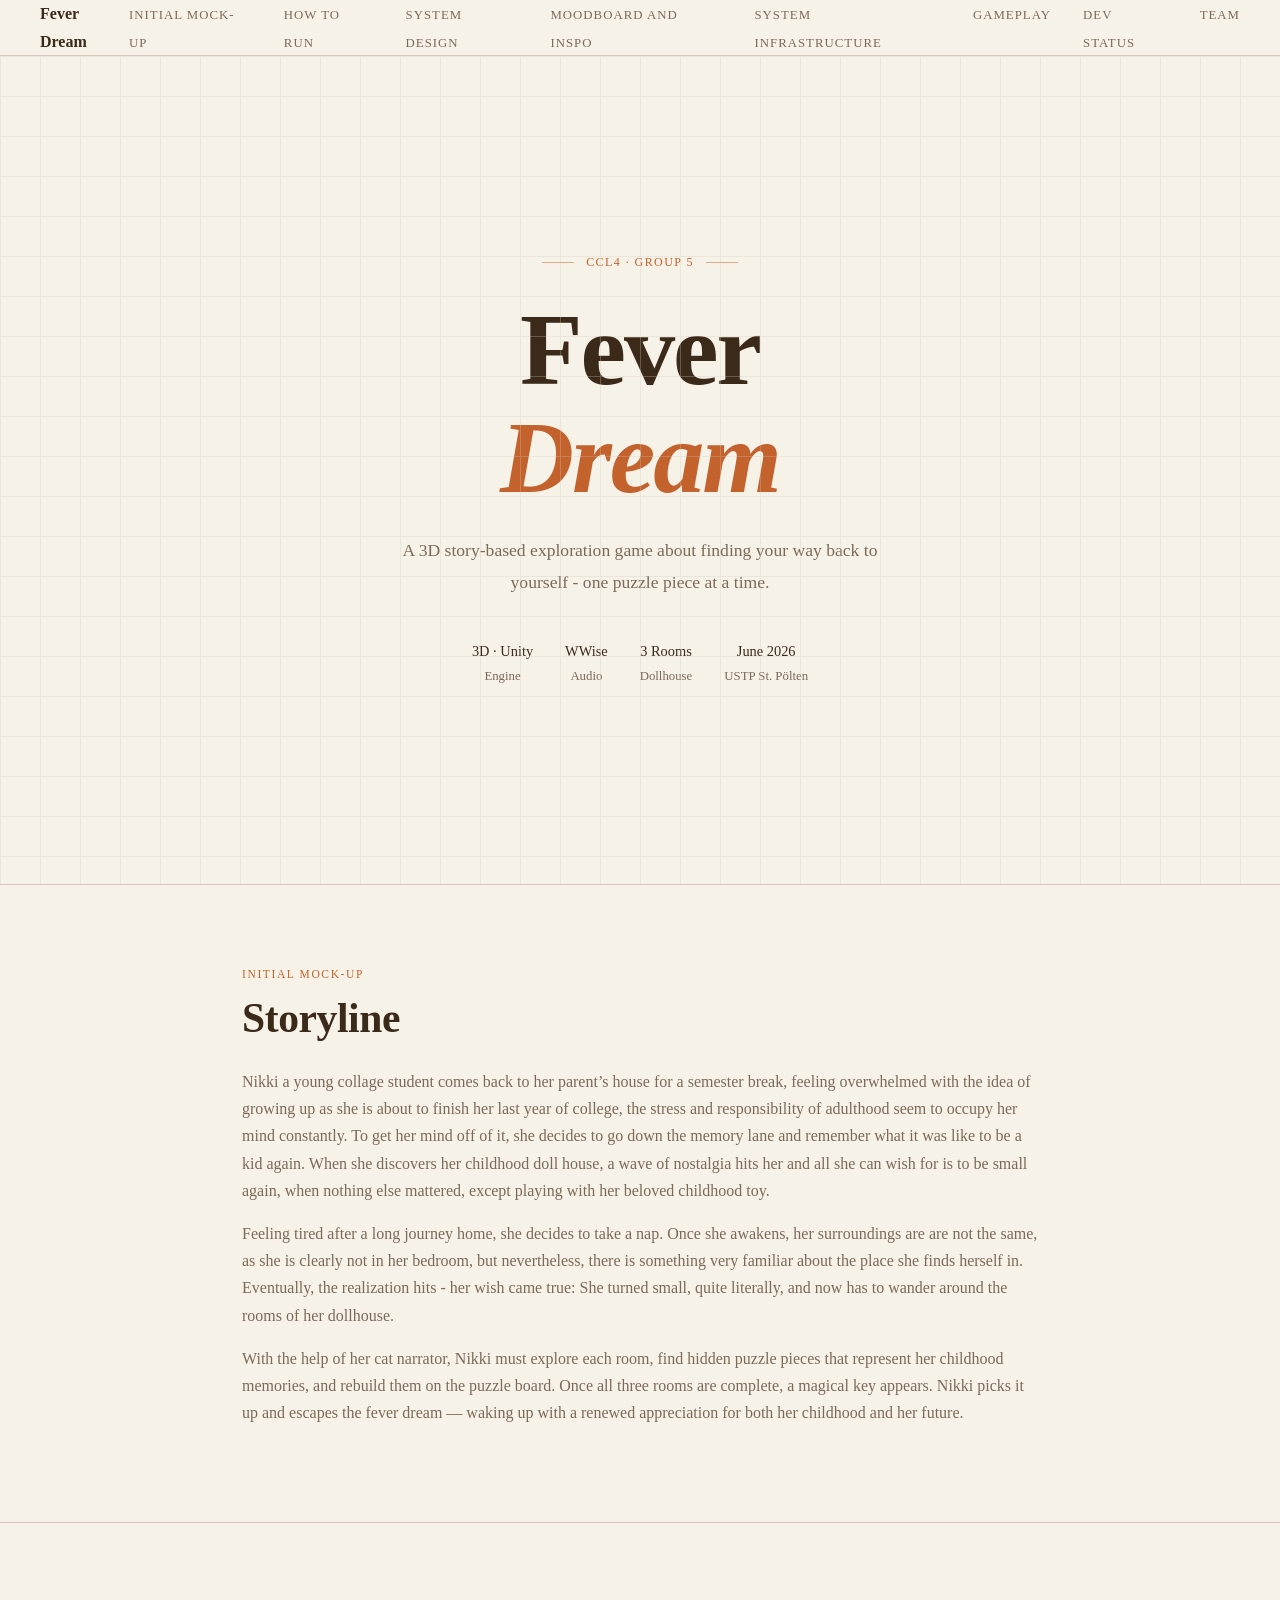
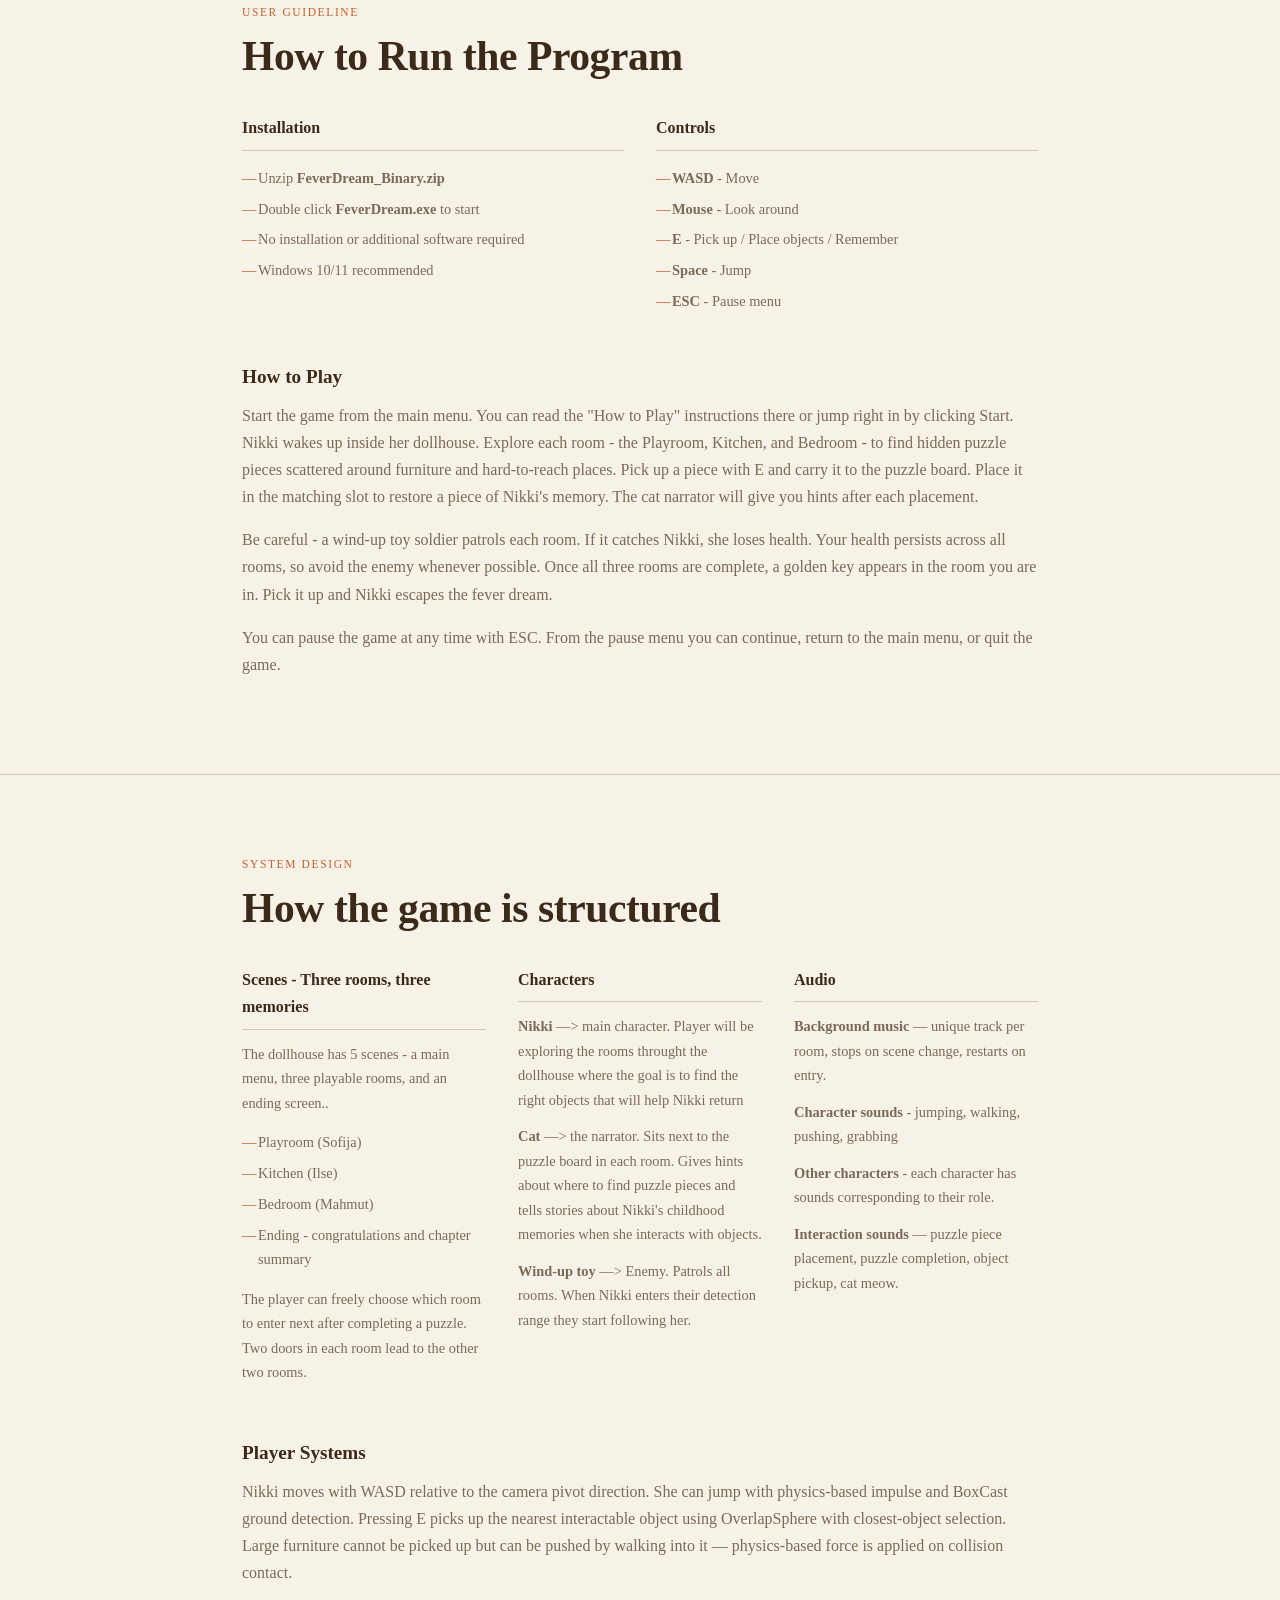
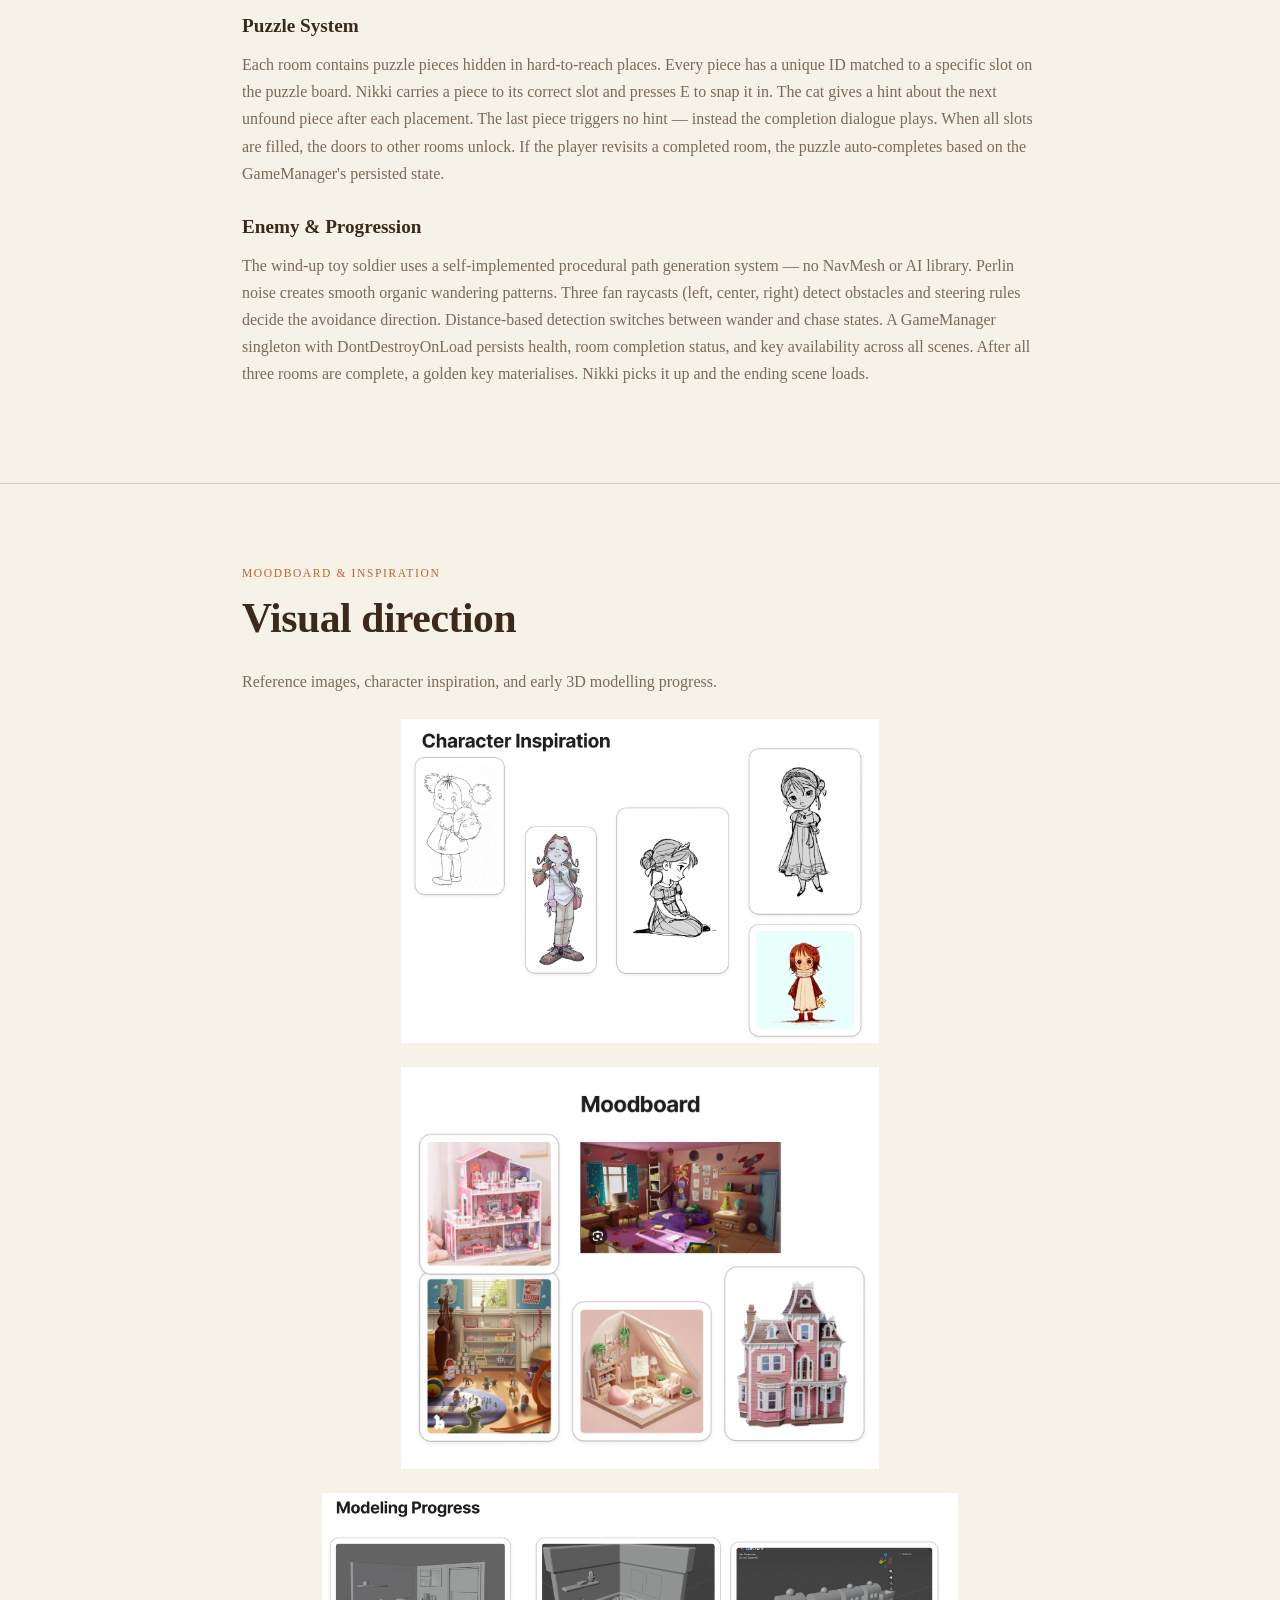
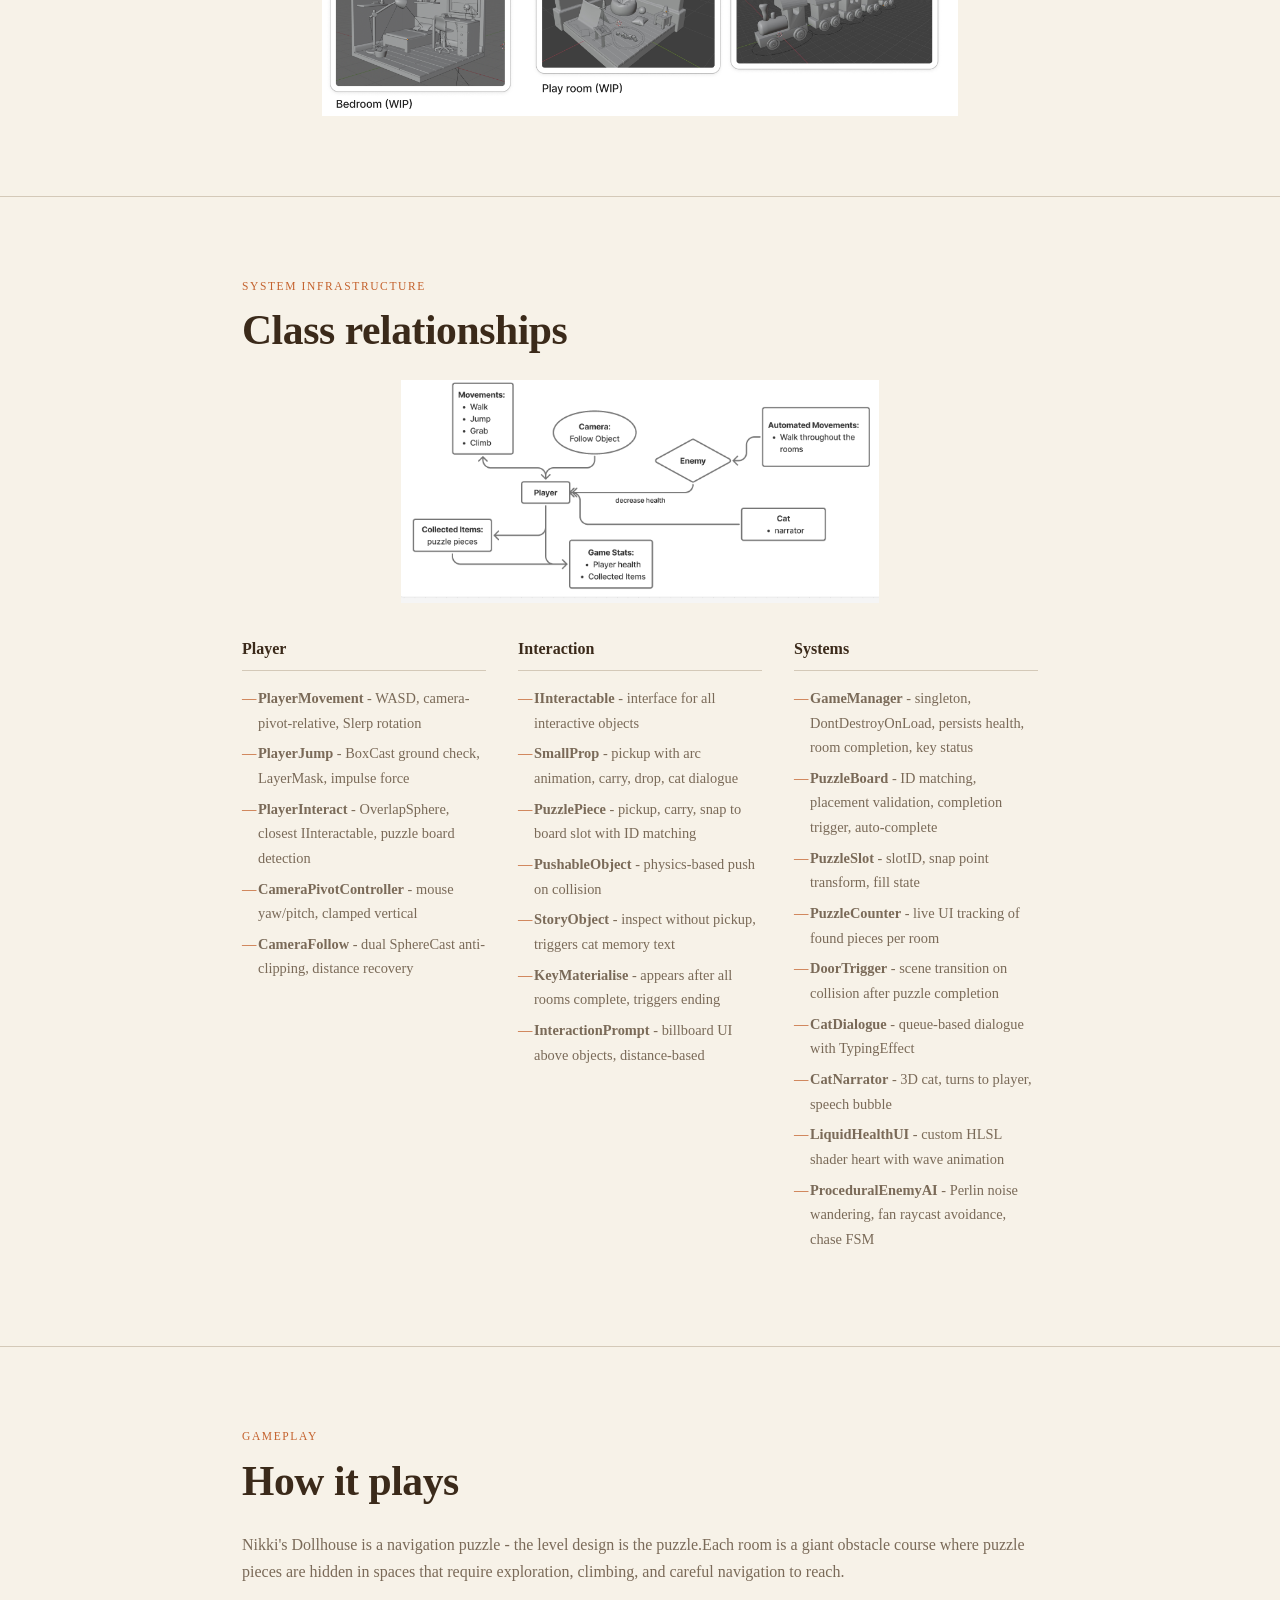
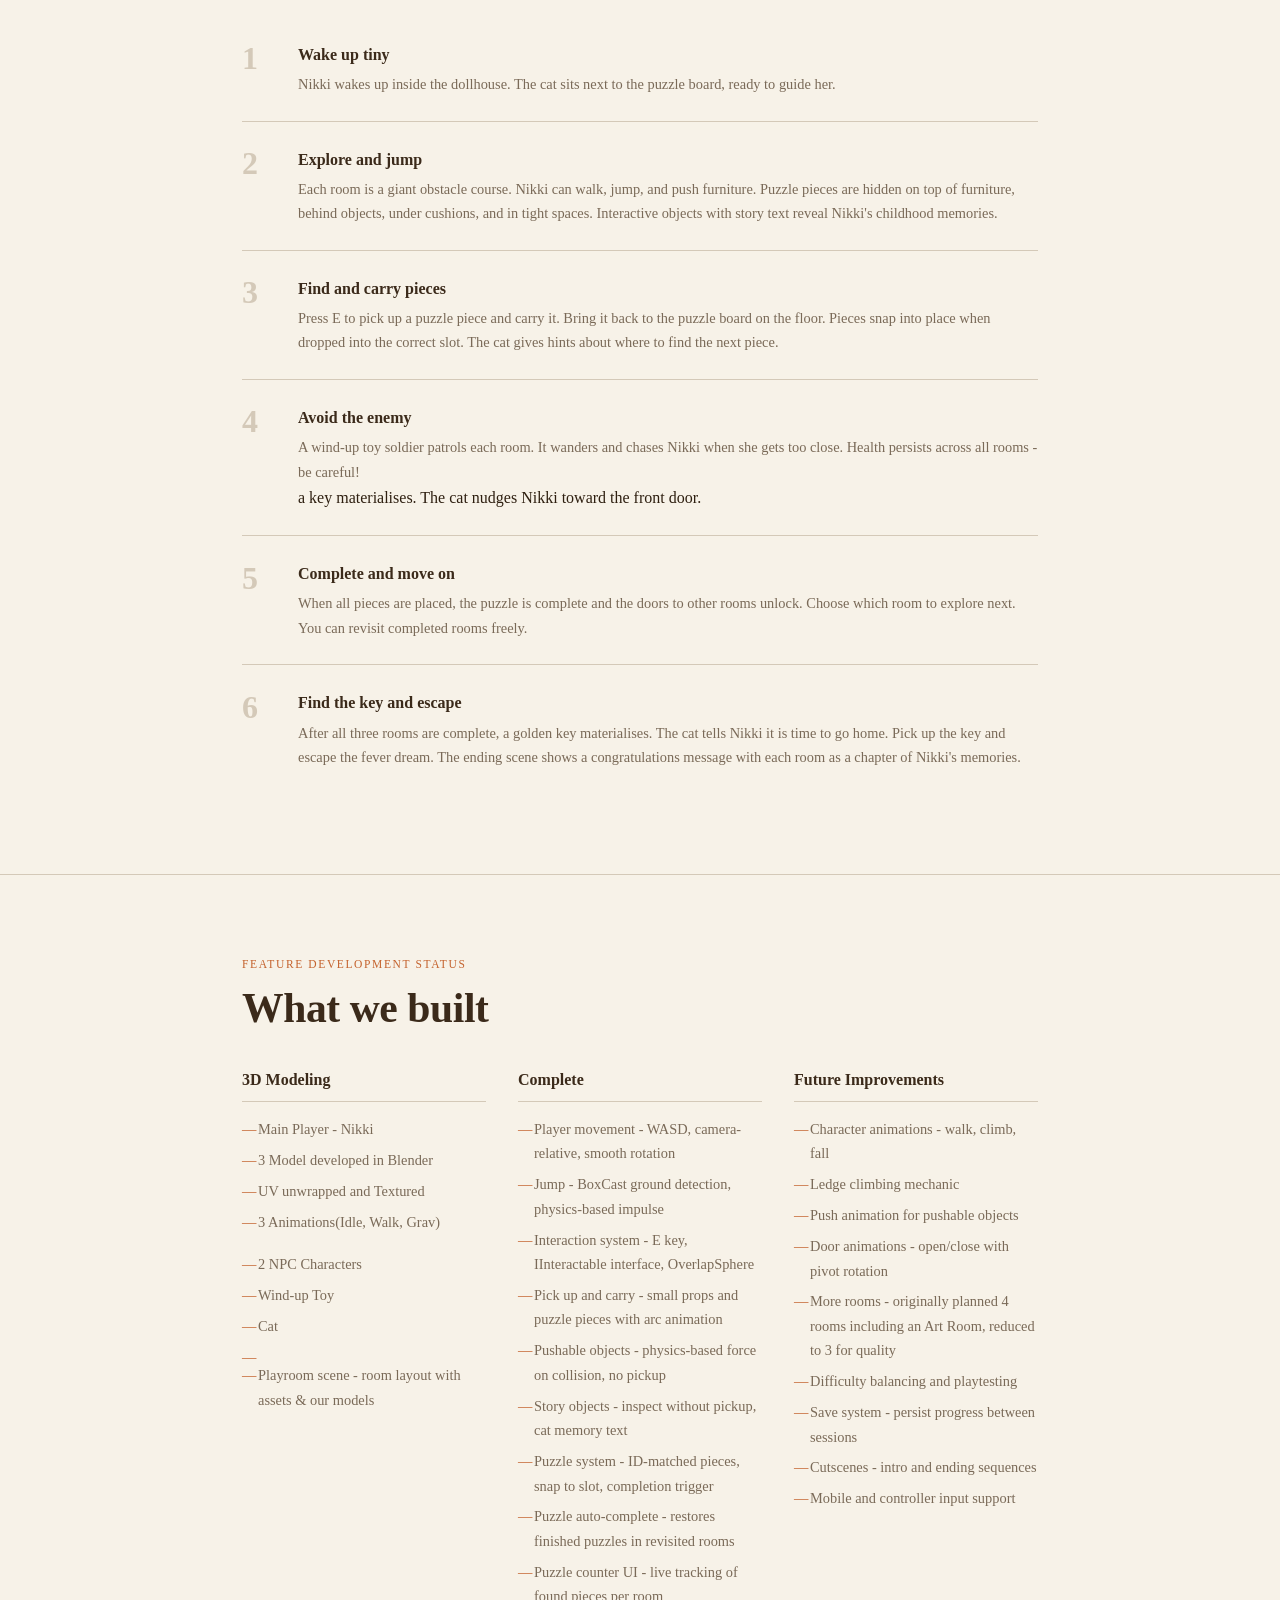
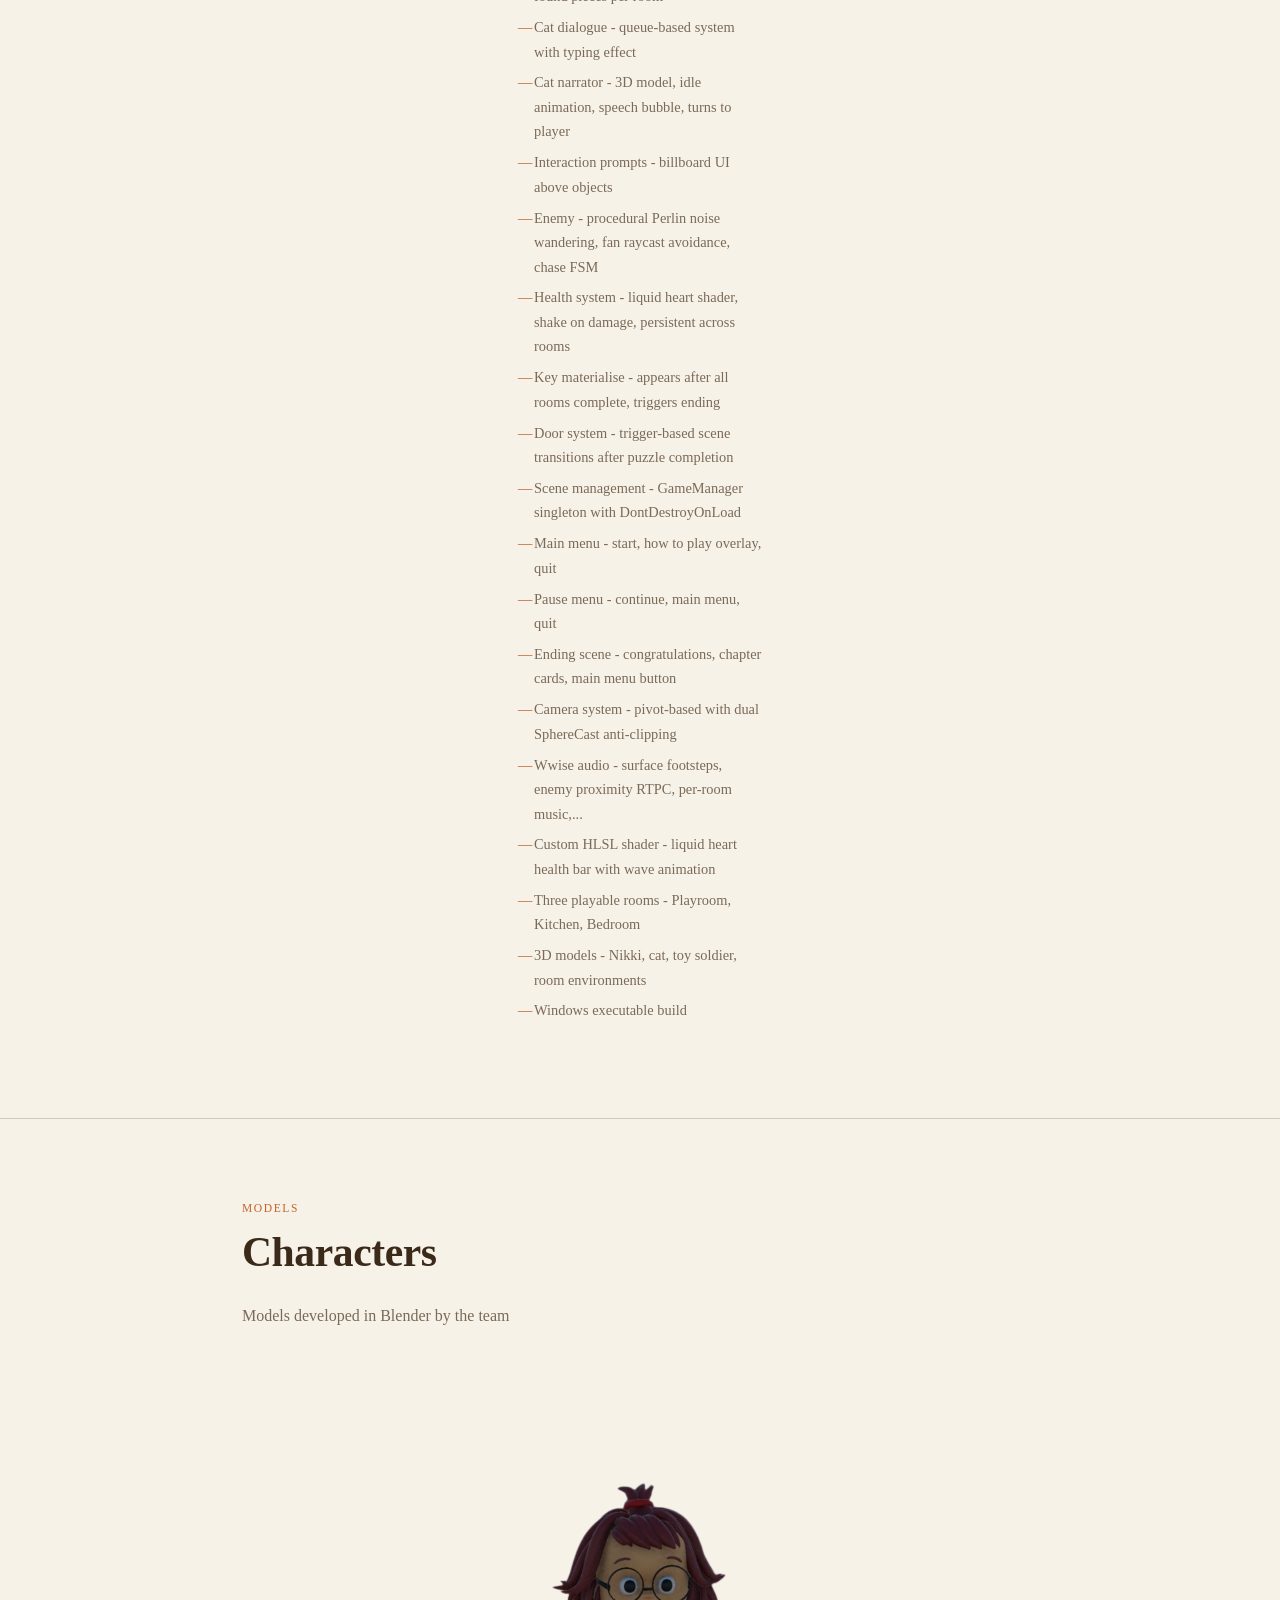
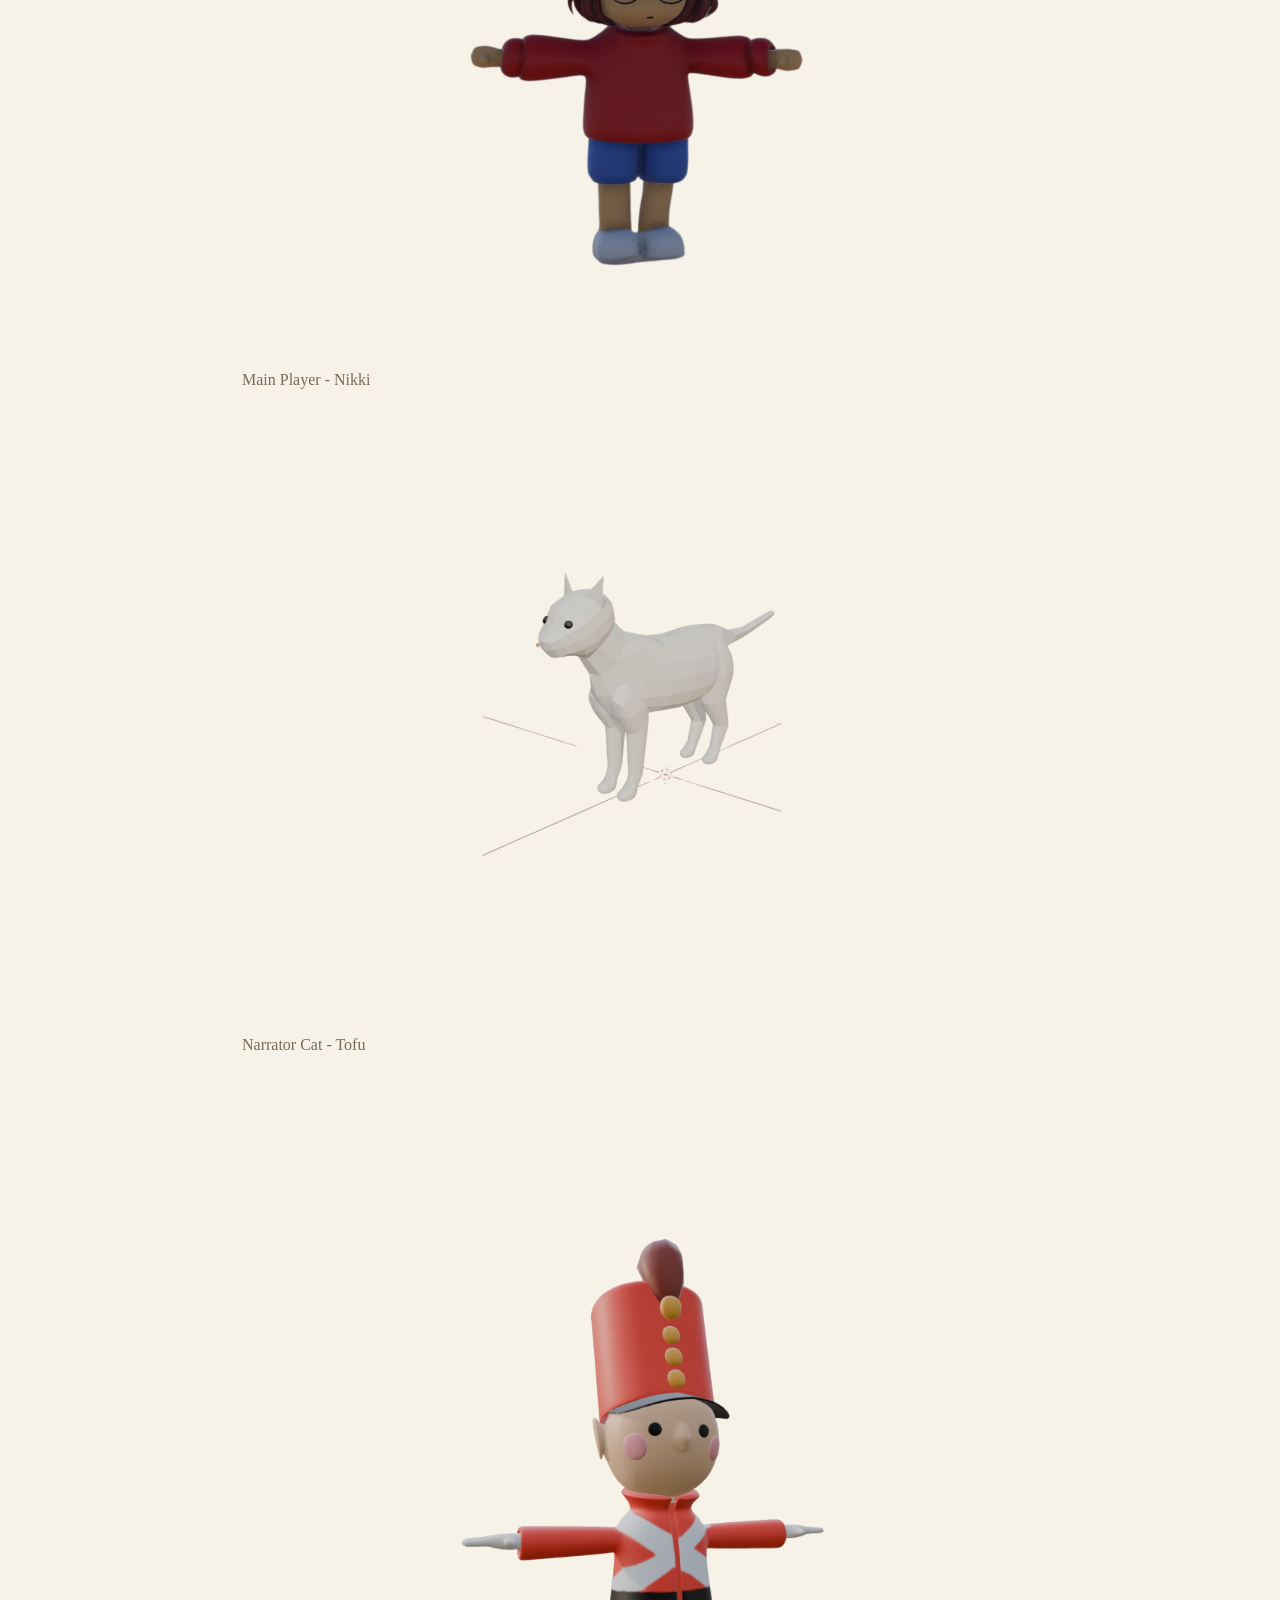
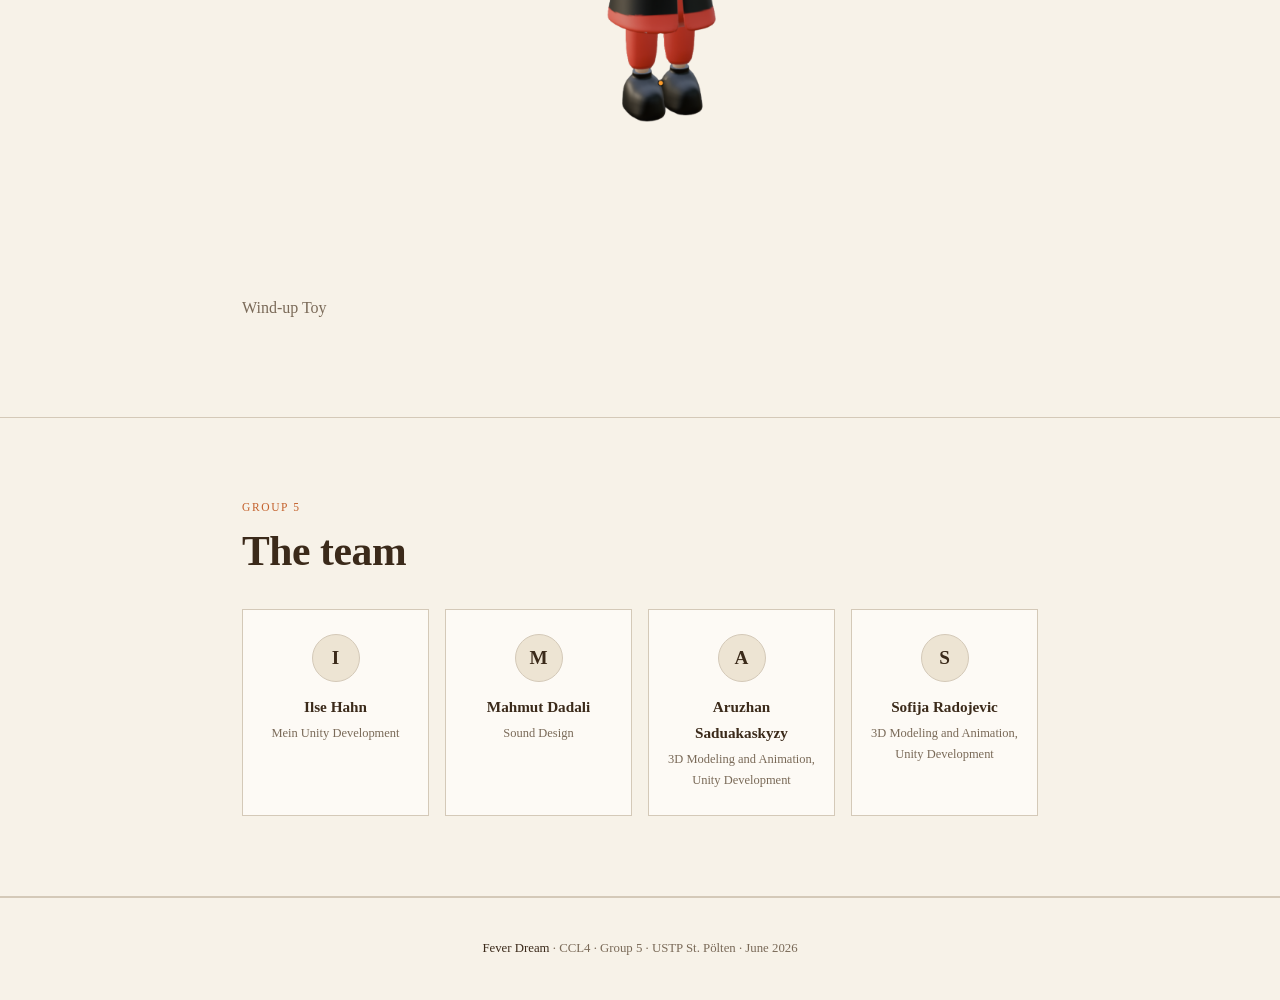
==== commit 343c9dd5: "Updated Text" ====
--- a/docs/index.html
+++ b/docs/index.html
@@ -30,7 +30,7 @@
   <div class="hero-meta">
     <div class="meta-item"><strong>3D · Unity</strong>Engine</div>
     <div class="meta-item"><strong>WWise</strong>Audio</div>
-    <div class="meta-item"><strong>4 Rooms</strong>Dollhouse</div>
+    <div class="meta-item"><strong>3 Rooms</strong>Dollhouse</div>
     <div class="meta-item"><strong>June 2026</strong>USTP St. Pölten</div>
   </div>
 </div>
@@ -48,6 +48,15 @@
   <p>With the help of her cat narrator, Nikki must explore each room, find hidden puzzle pieces that represent her childhood memories, and rebuild them on the puzzle board. Once all three rooms are complete, a magical key appears. Nikki picks it up and escapes the fever dream — waking up with a renewed appreciation for both her childhood and her future.</p>
 
 </section>
+
+<!-- ── DOWNLOAD ──
+<section id="download">
+  <div class="section-label">Download</div>
+  <h2>Play the Game</h2>
+  <p>Download the Windows executable and try Fever Dream yourself.</p>
+  <a href="FeverDream_Binary.zip" download style="display: inline-block; padding: 0.75rem 2rem; background: var(--rust); color: var(--white); text-decoration: none; font-size: 0.9rem; letter-spacing: 0.05em; margin-top: 1rem;">Download FeverDream.exe (Windows)</a>
+</section>
+-->
 
  
 <div class="divider"></div>
@@ -200,6 +209,16 @@
     </div>
   </div>
 </section>
+
+<!--  
+<section id="video">
+  <div class="section-label">Promotion</div>
+  <h2>Gameplay Video</h2>
+  <video controls style="width: 100%; margin-top: 1rem; border: 1px solid var(--border);">
+    <source src="videos/FeverDream_Promo.mp4" type="video/mp4">
+  </video>
+</section>
+-->
 
 
 <div class="divider"></div>
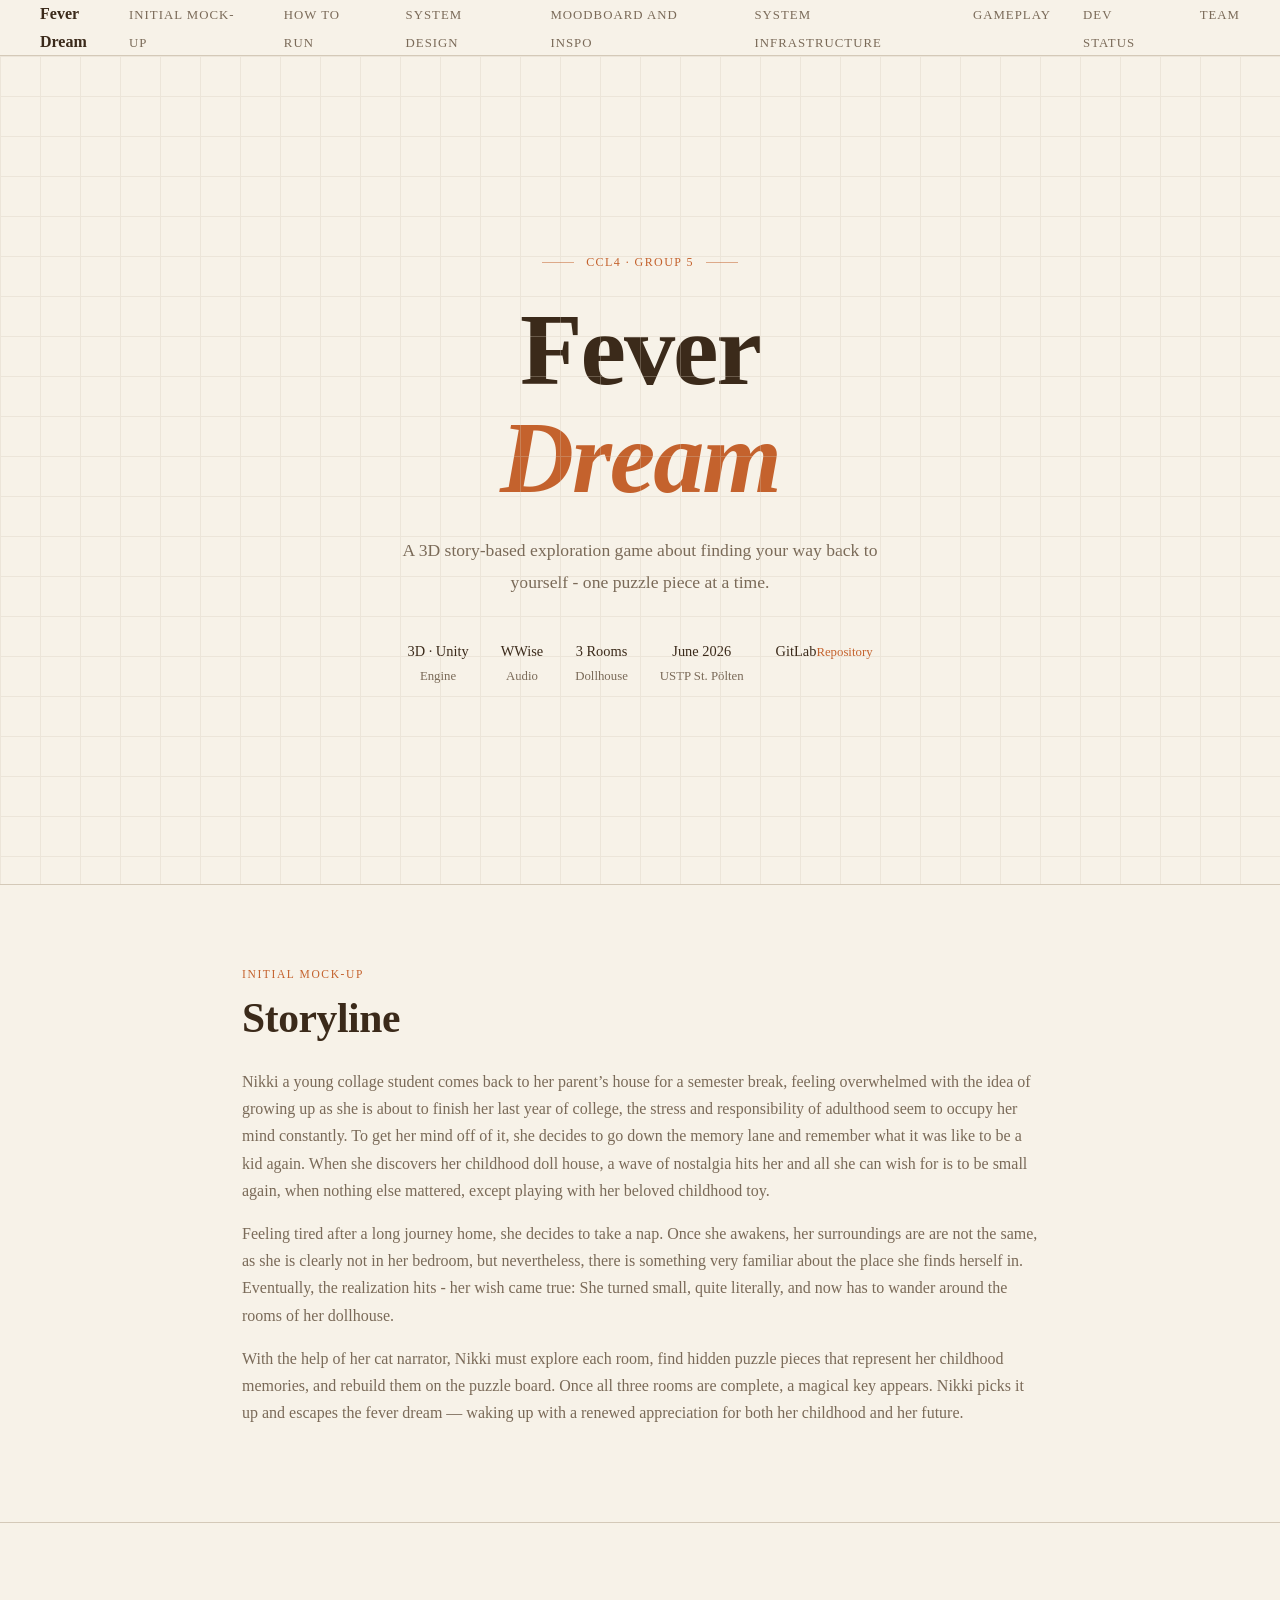
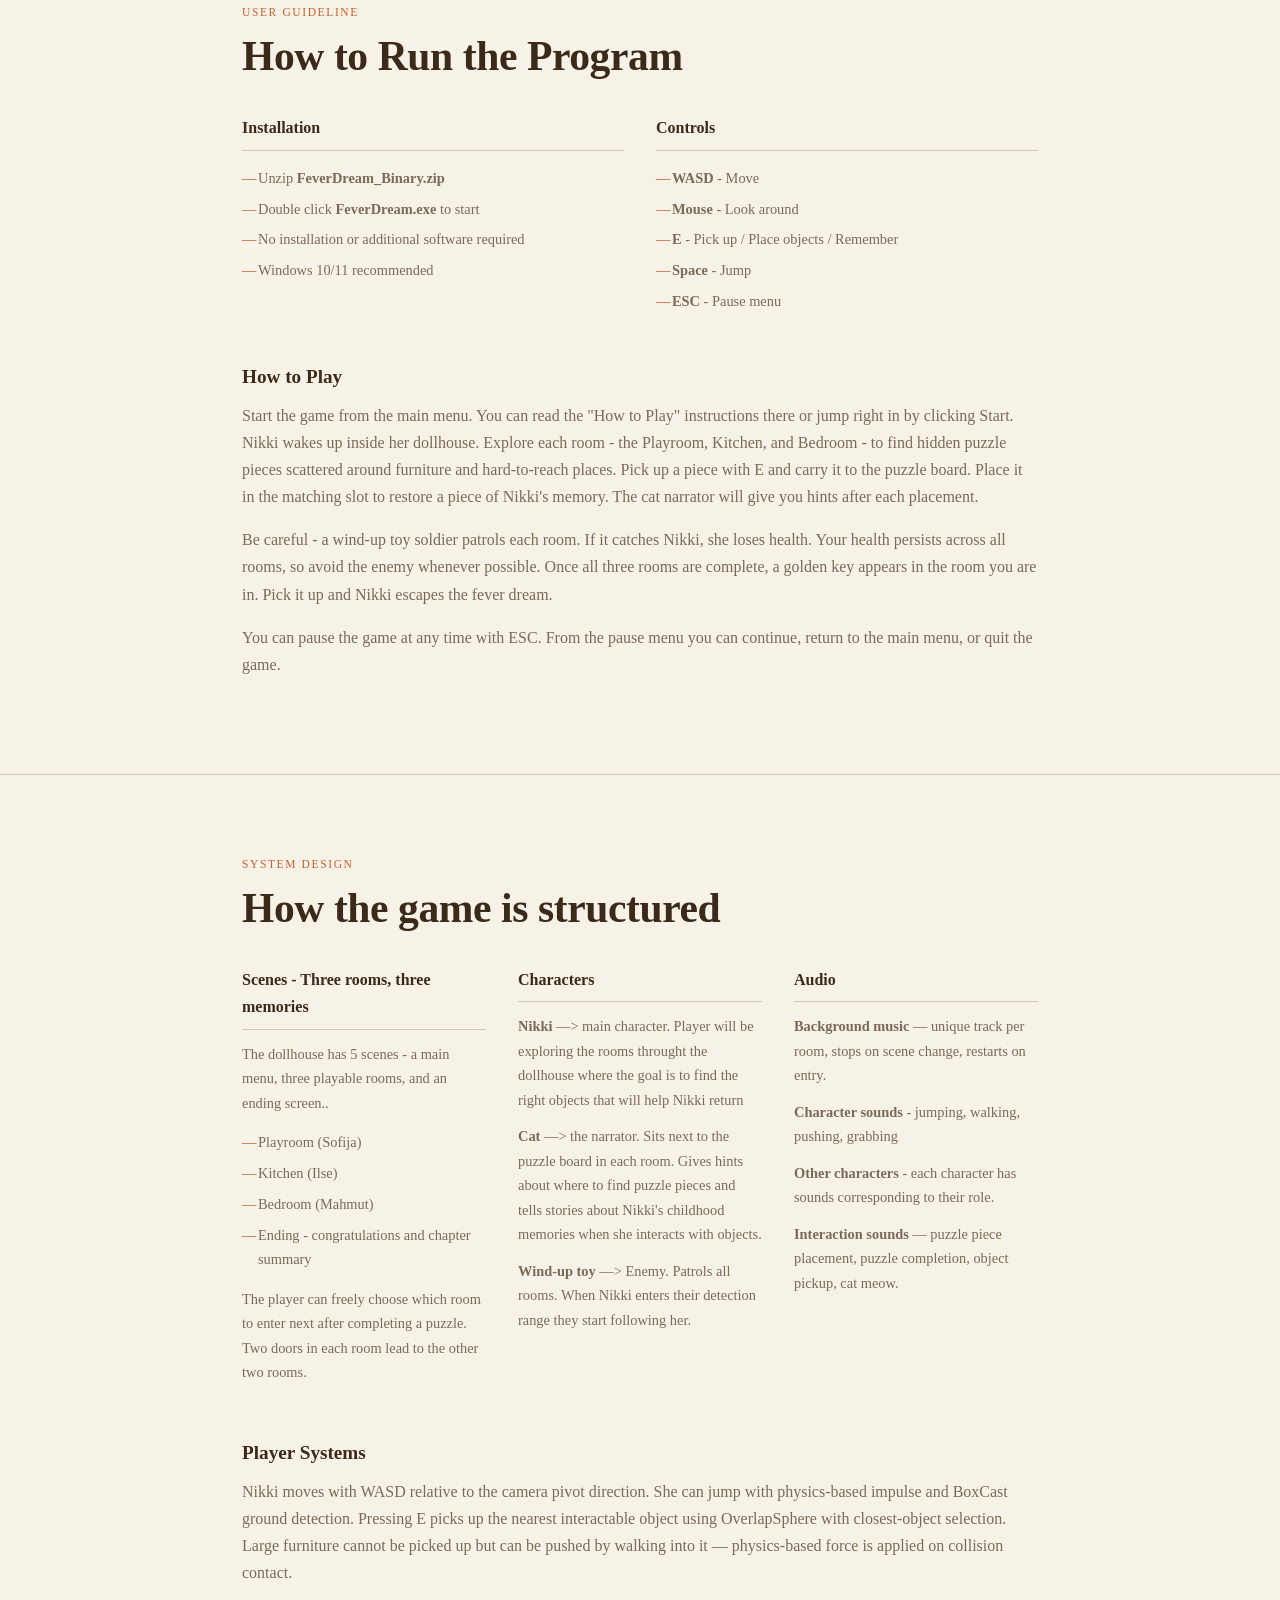
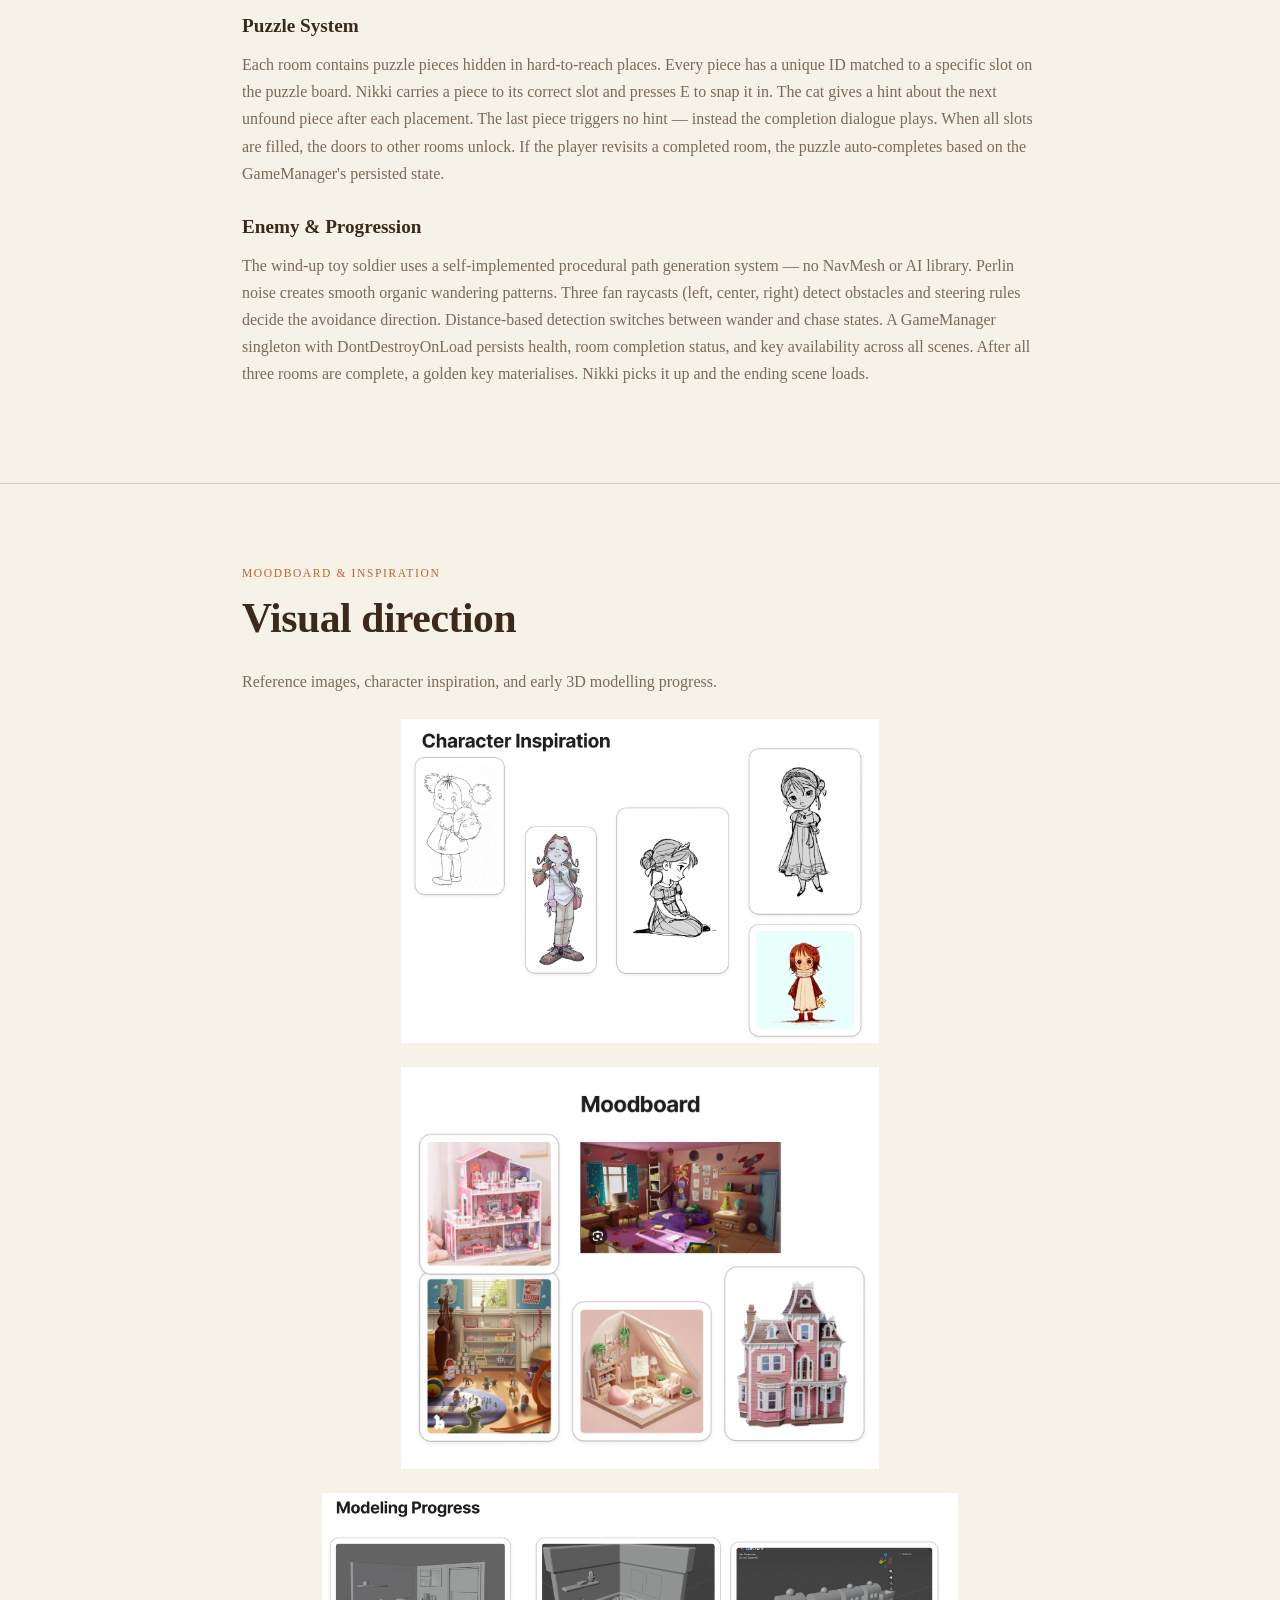
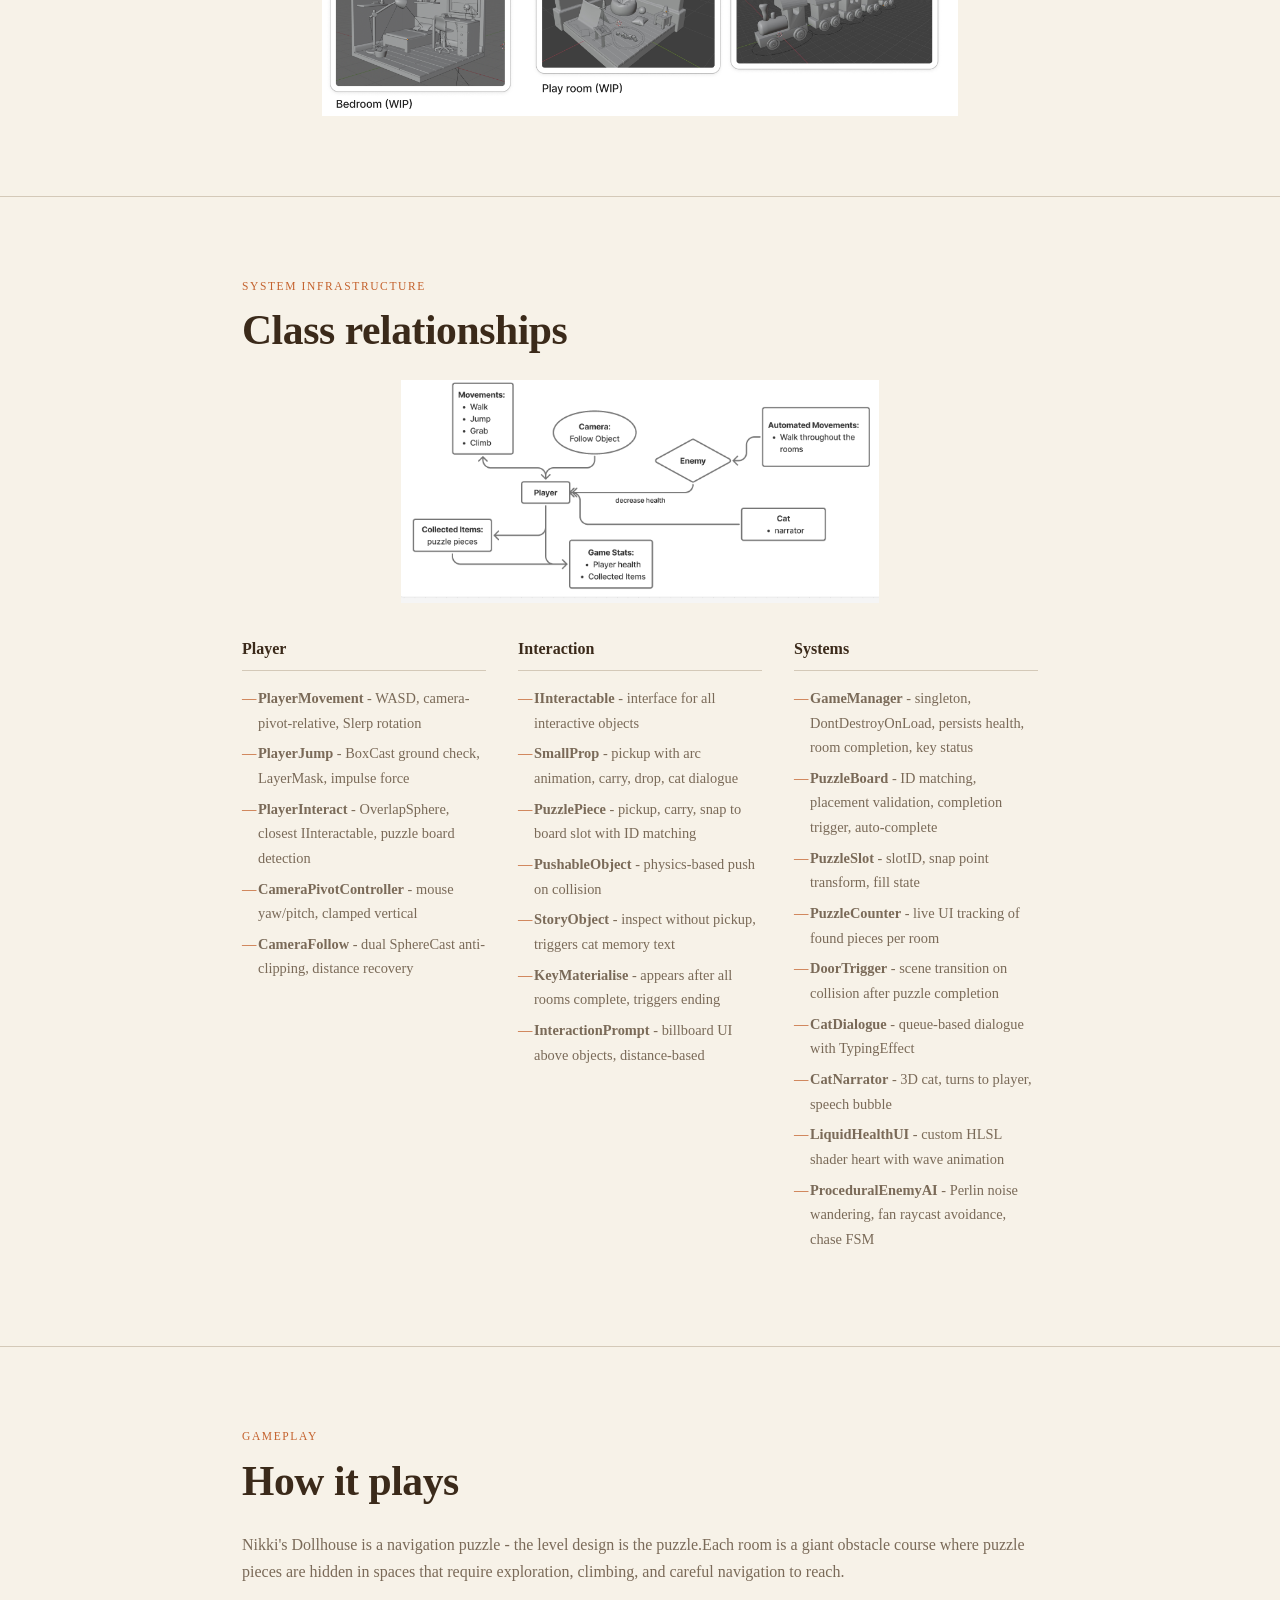
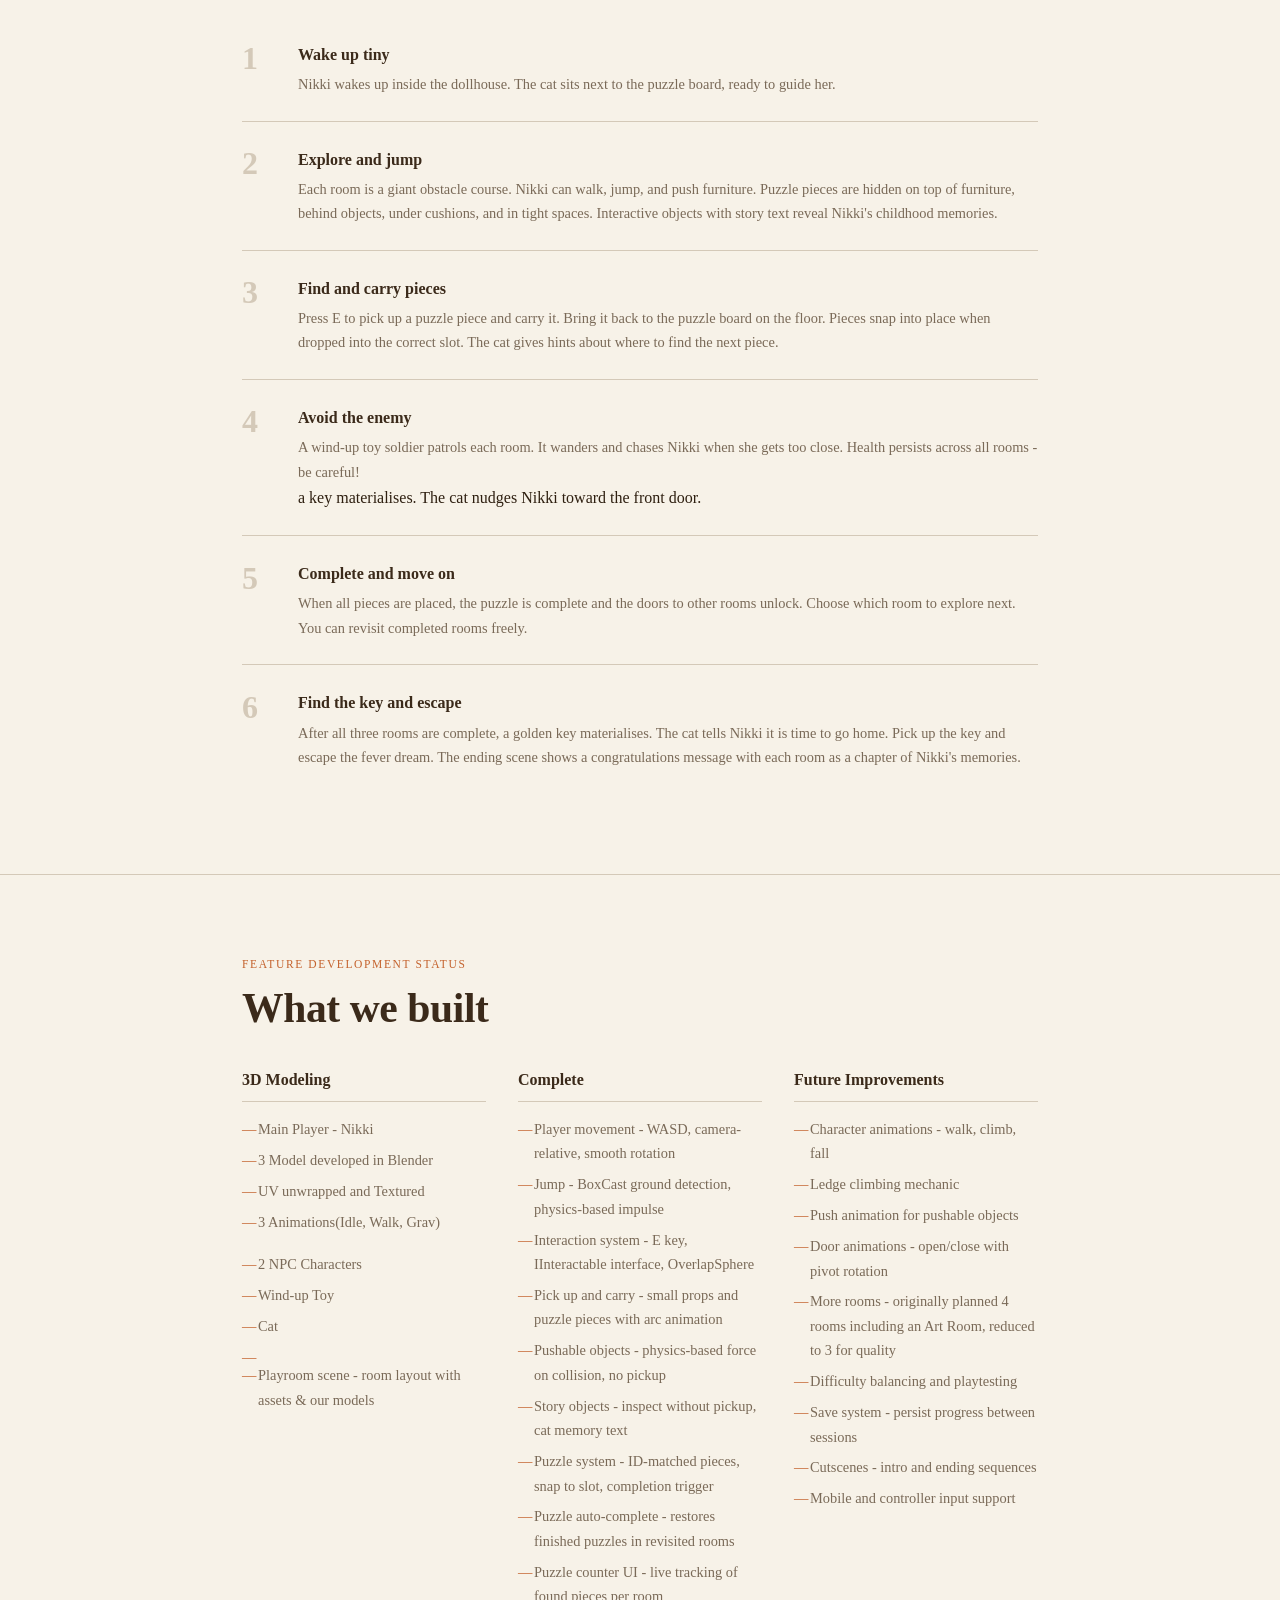
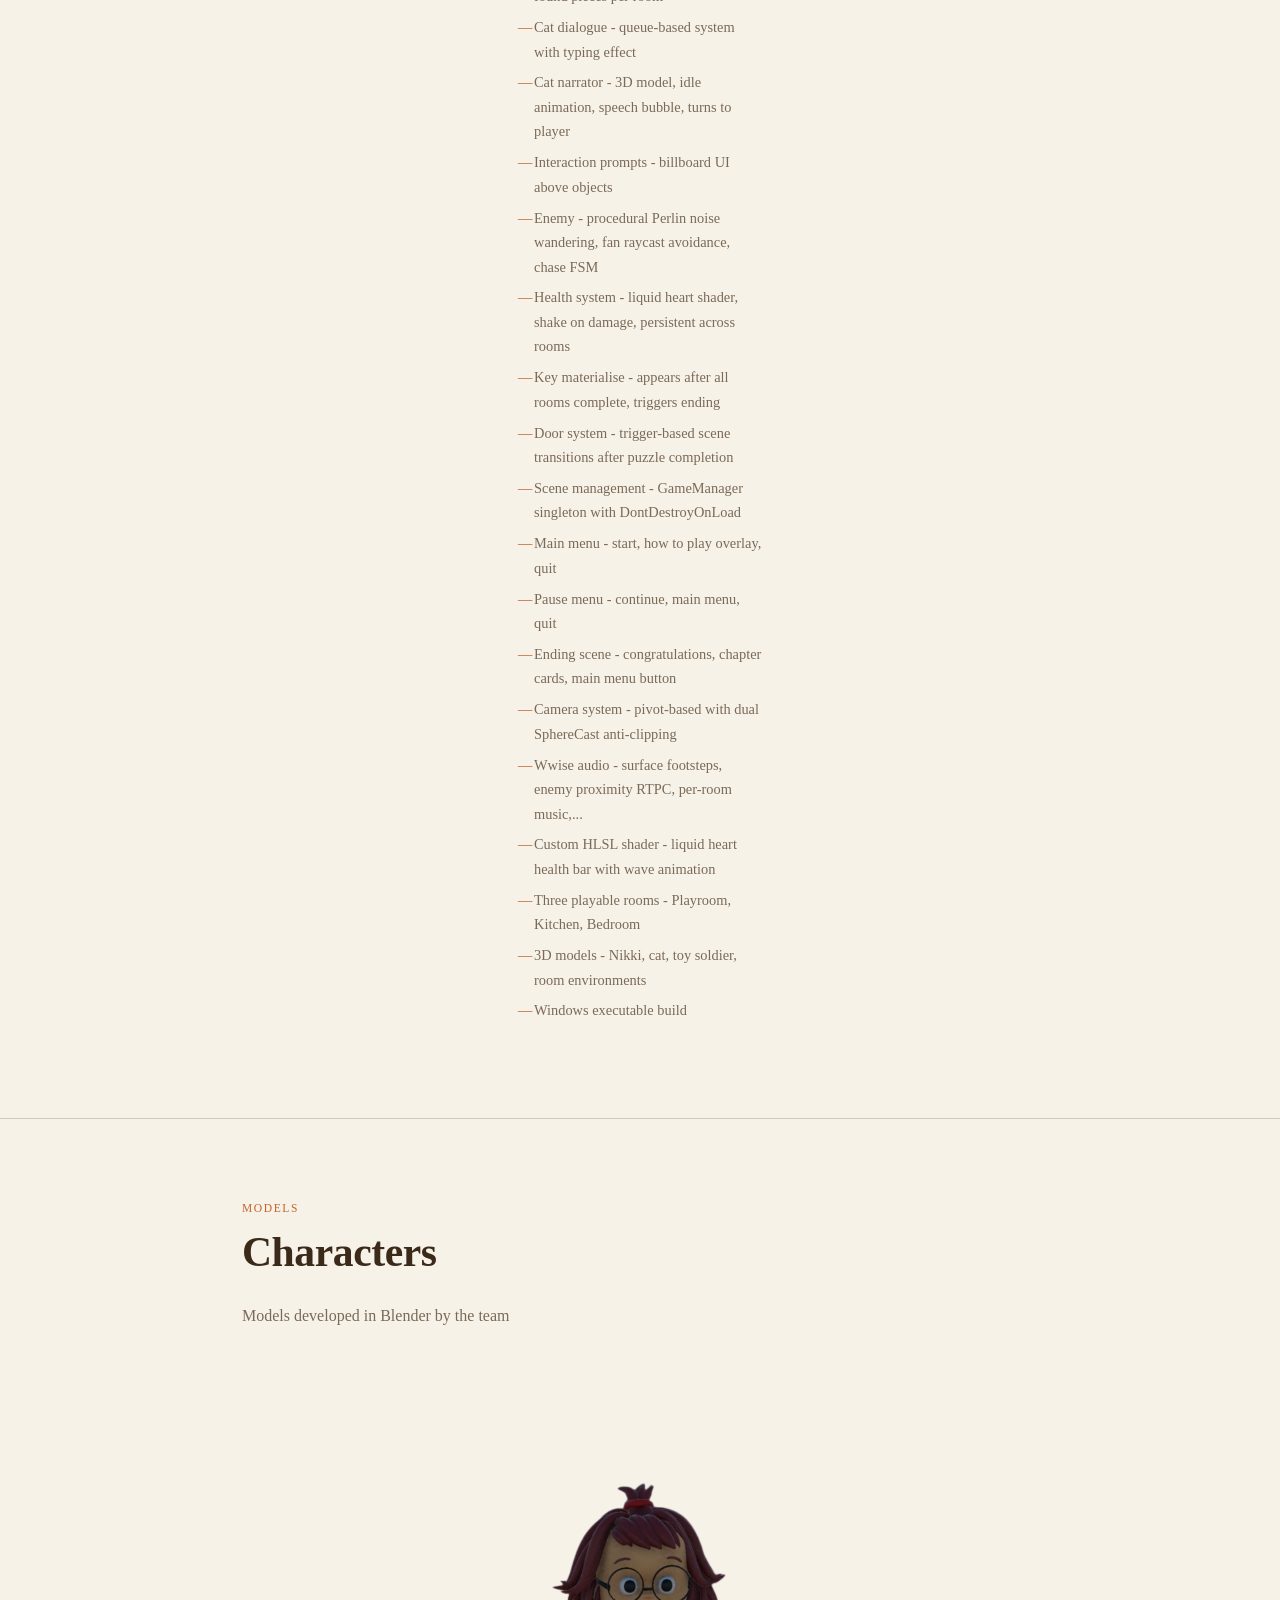
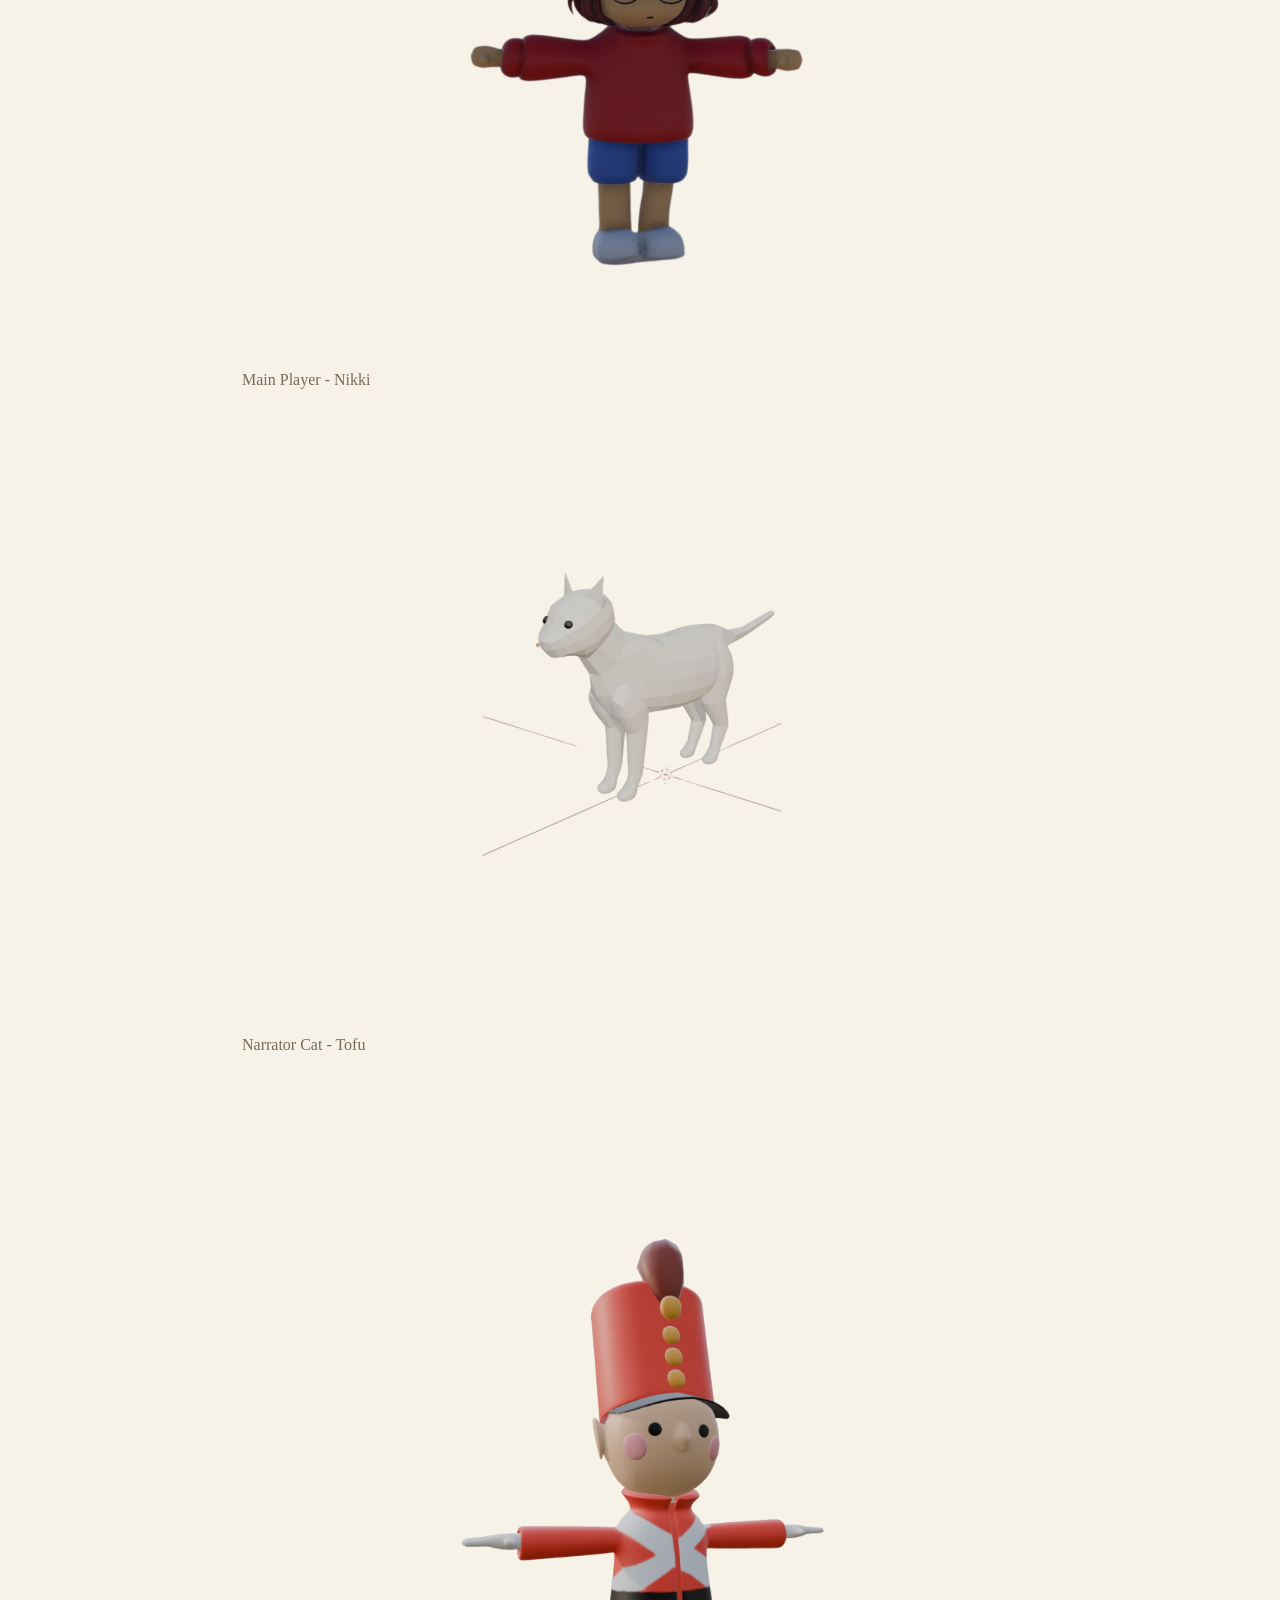
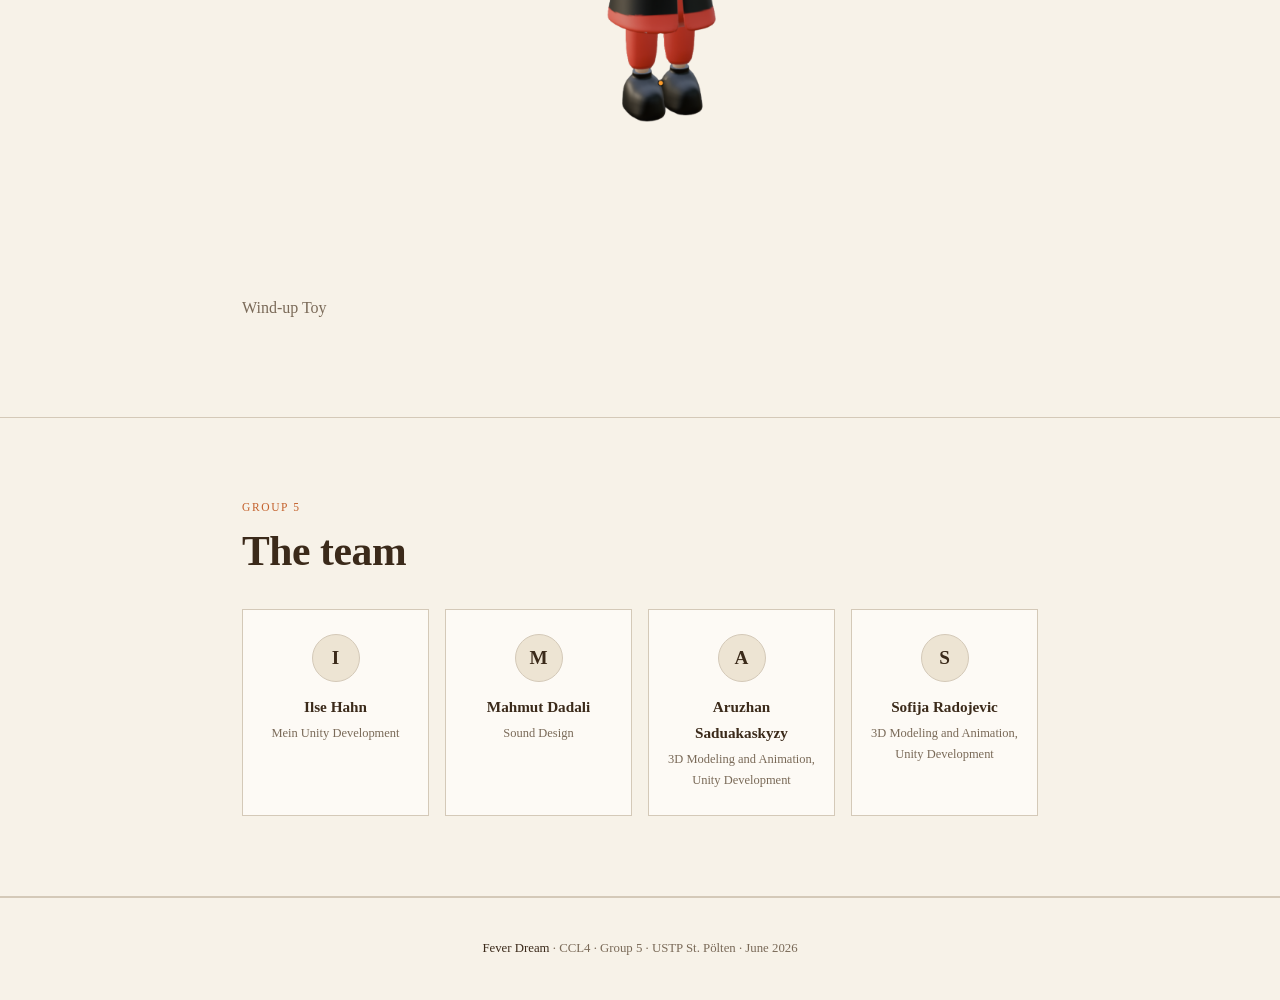
==== commit 9f9163b5: "added repo link" ====
--- a/docs/index.html
+++ b/docs/index.html
@@ -32,6 +32,8 @@
     <div class="meta-item"><strong>WWise</strong>Audio</div>
     <div class="meta-item"><strong>3 Rooms</strong>Dollhouse</div>
     <div class="meta-item"><strong>June 2026</strong>USTP St. Pölten</div>
+    <div class="meta-item"><a href="https://git.nwt.fhstp.ac.at/cc241064/ccl4-feverdream" target="_blank" style="color: var(--rust); text-decoration: none;"><strong>GitLab</strong>Repository</a></div>
+
   </div>
 </div>
 
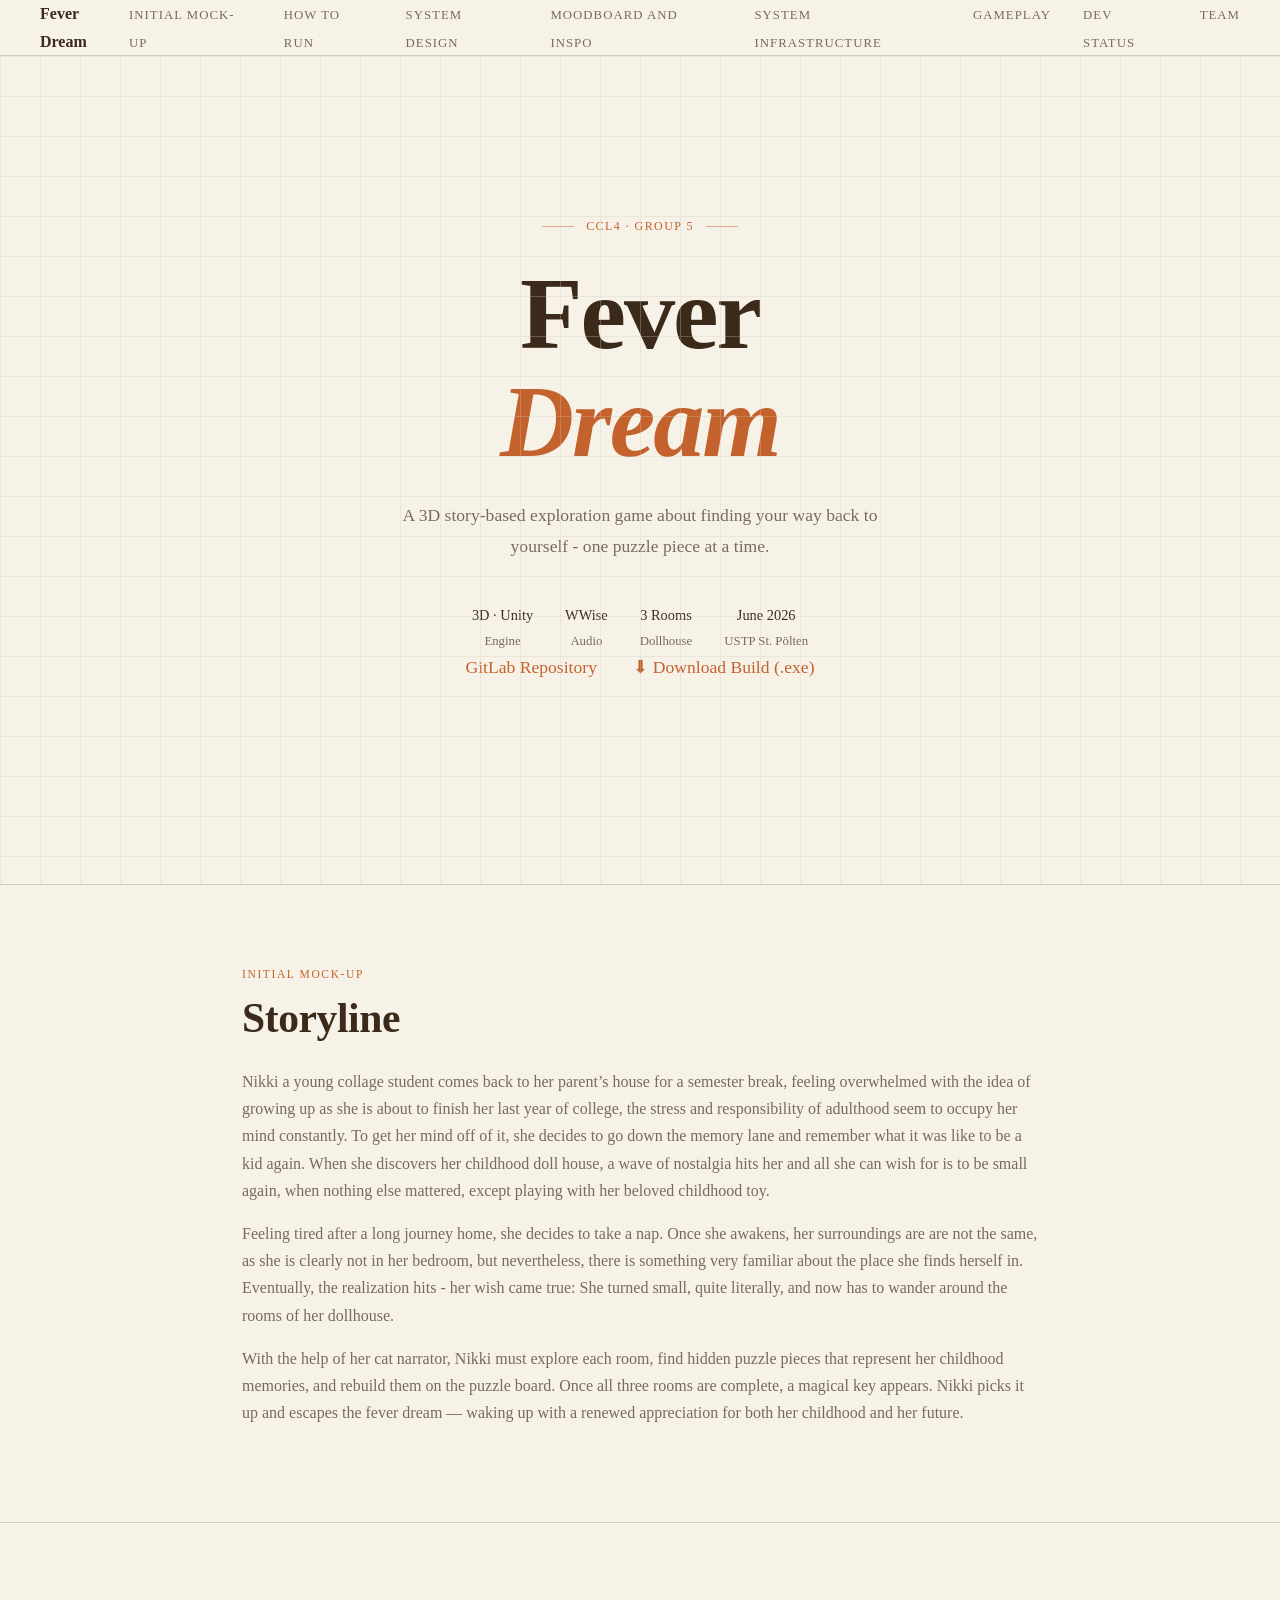
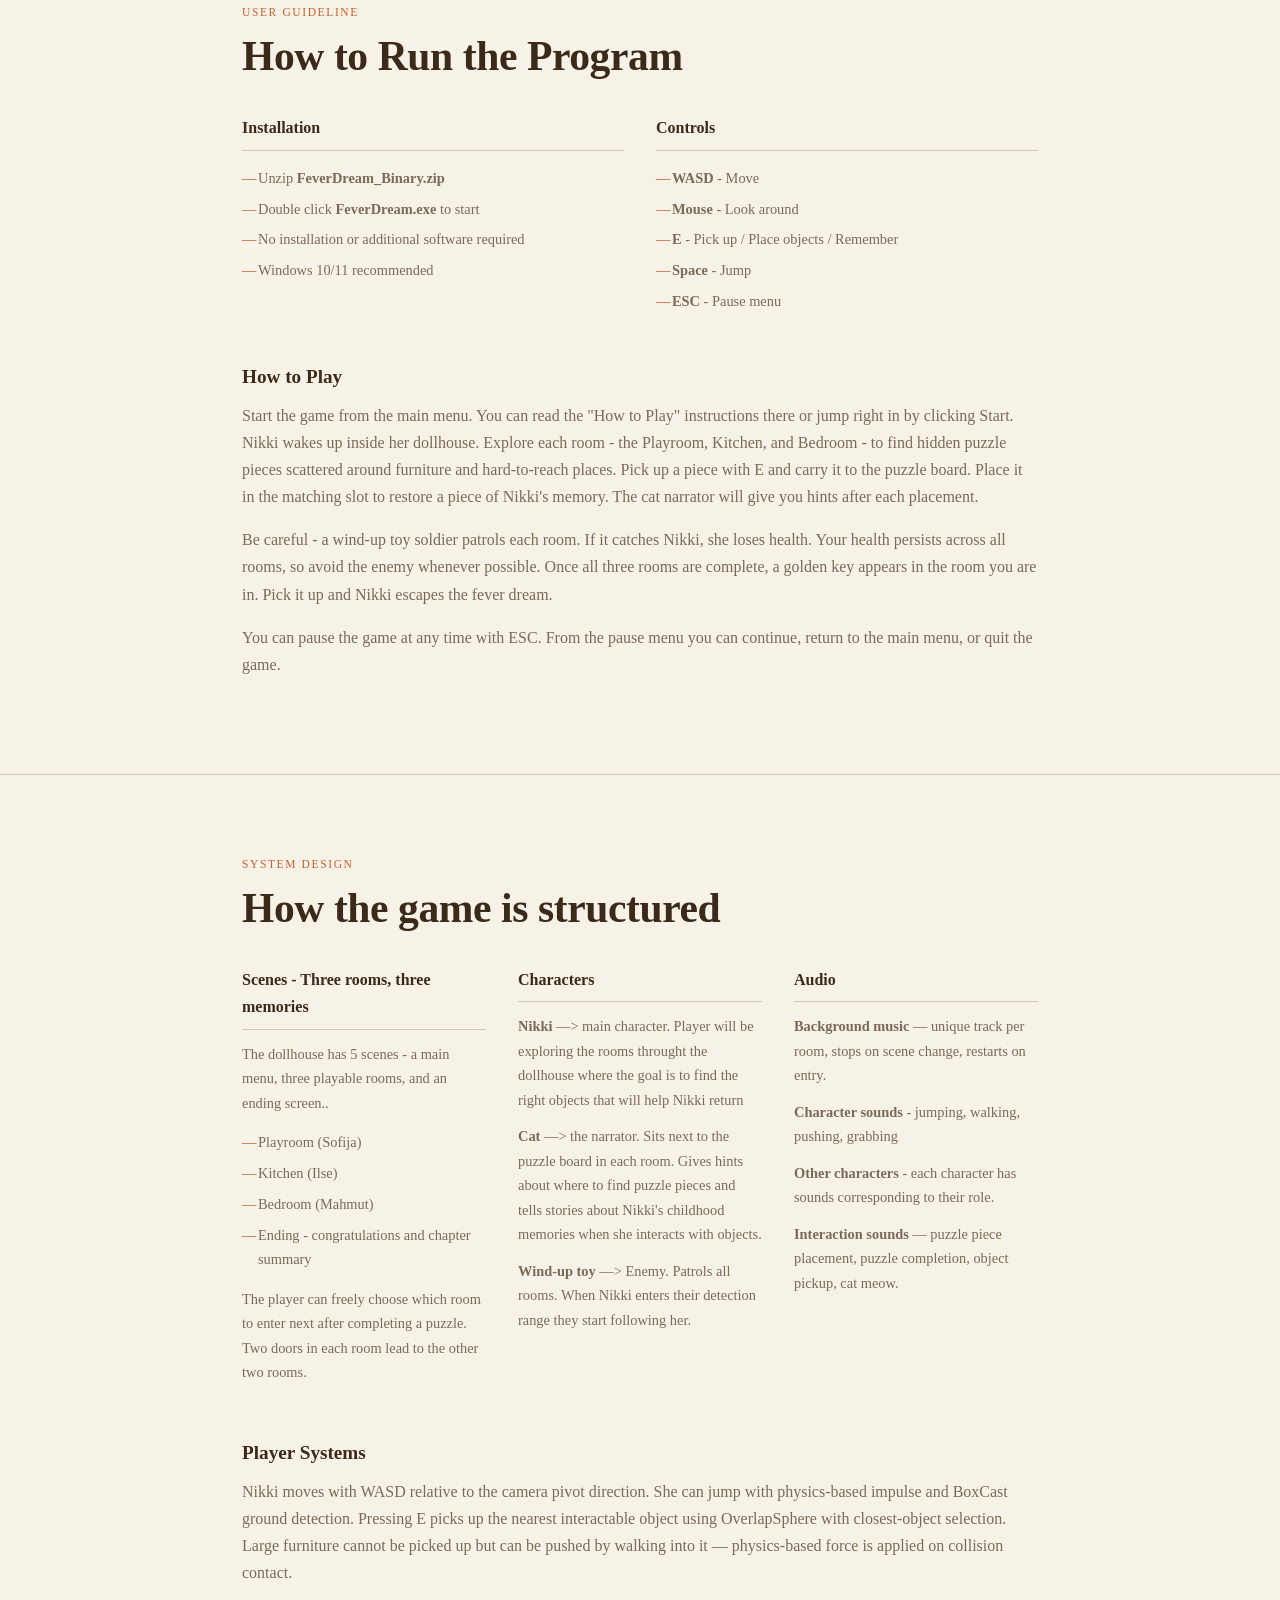
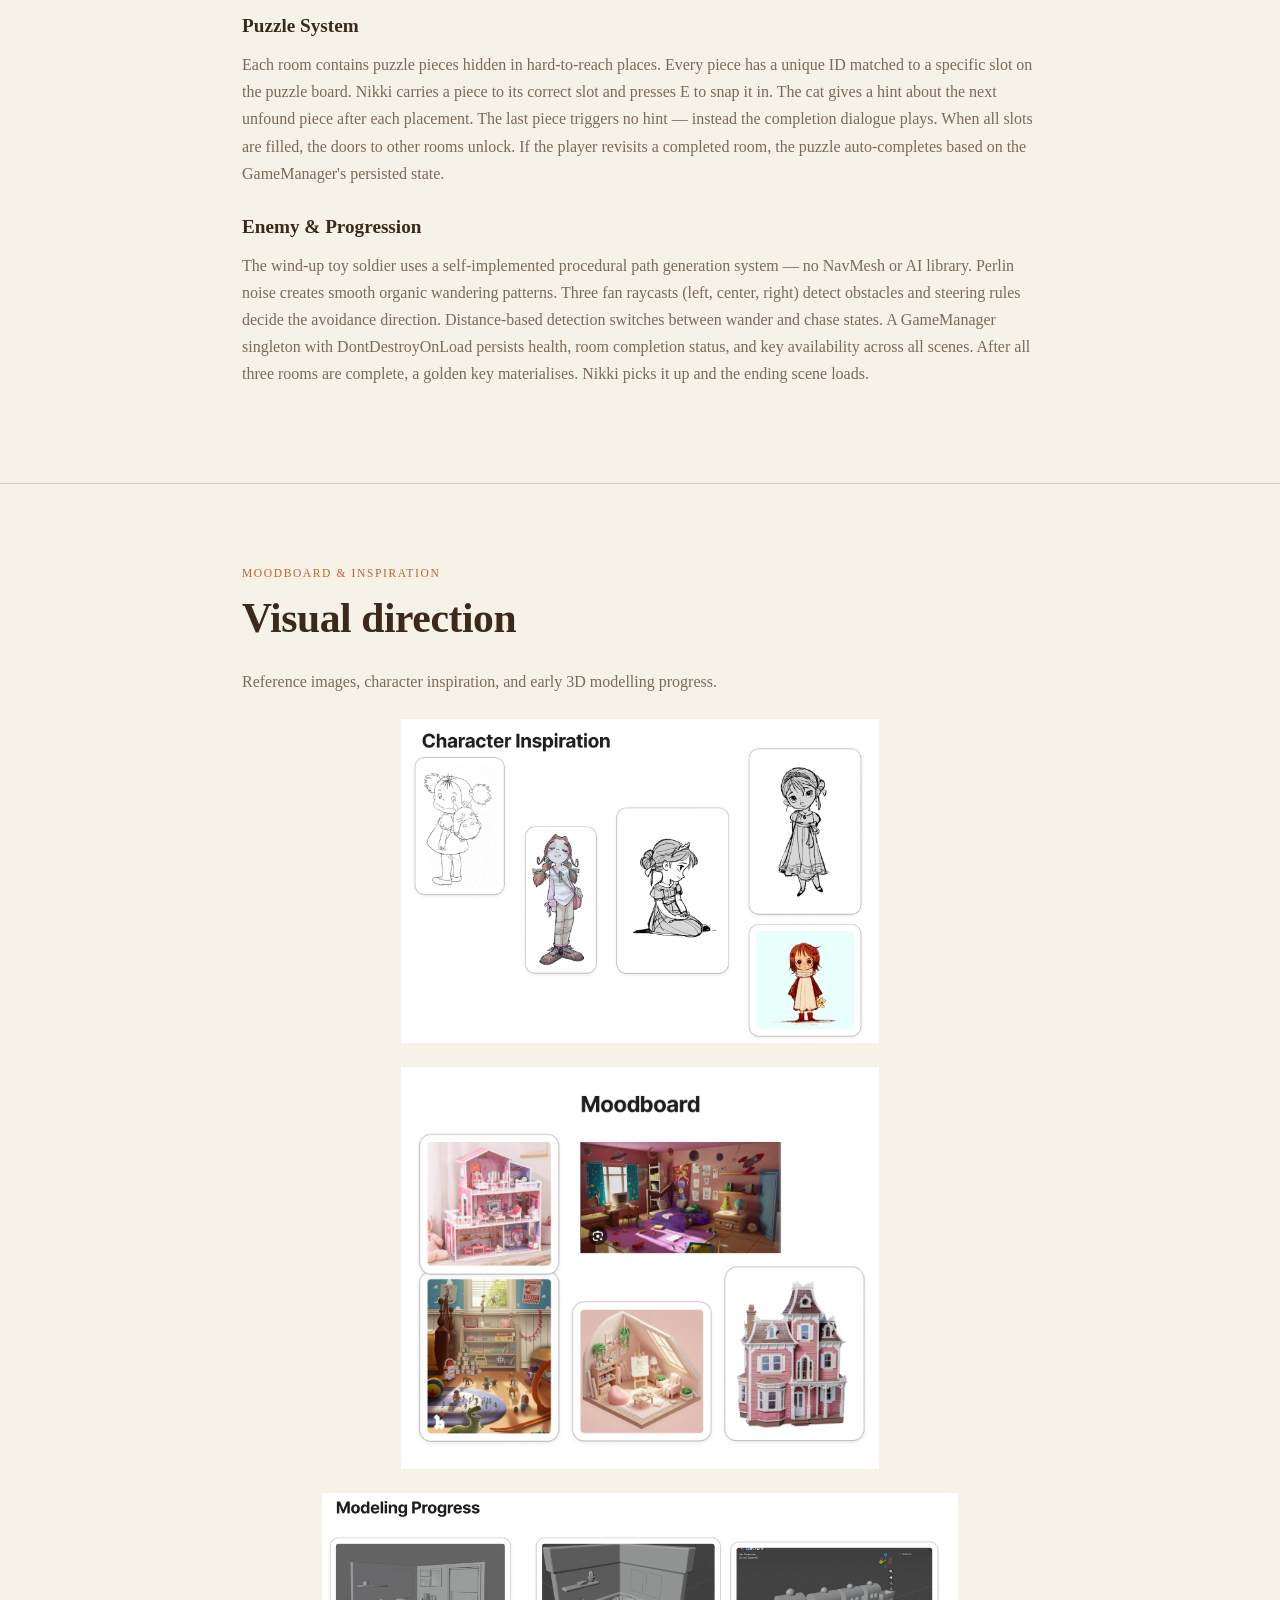
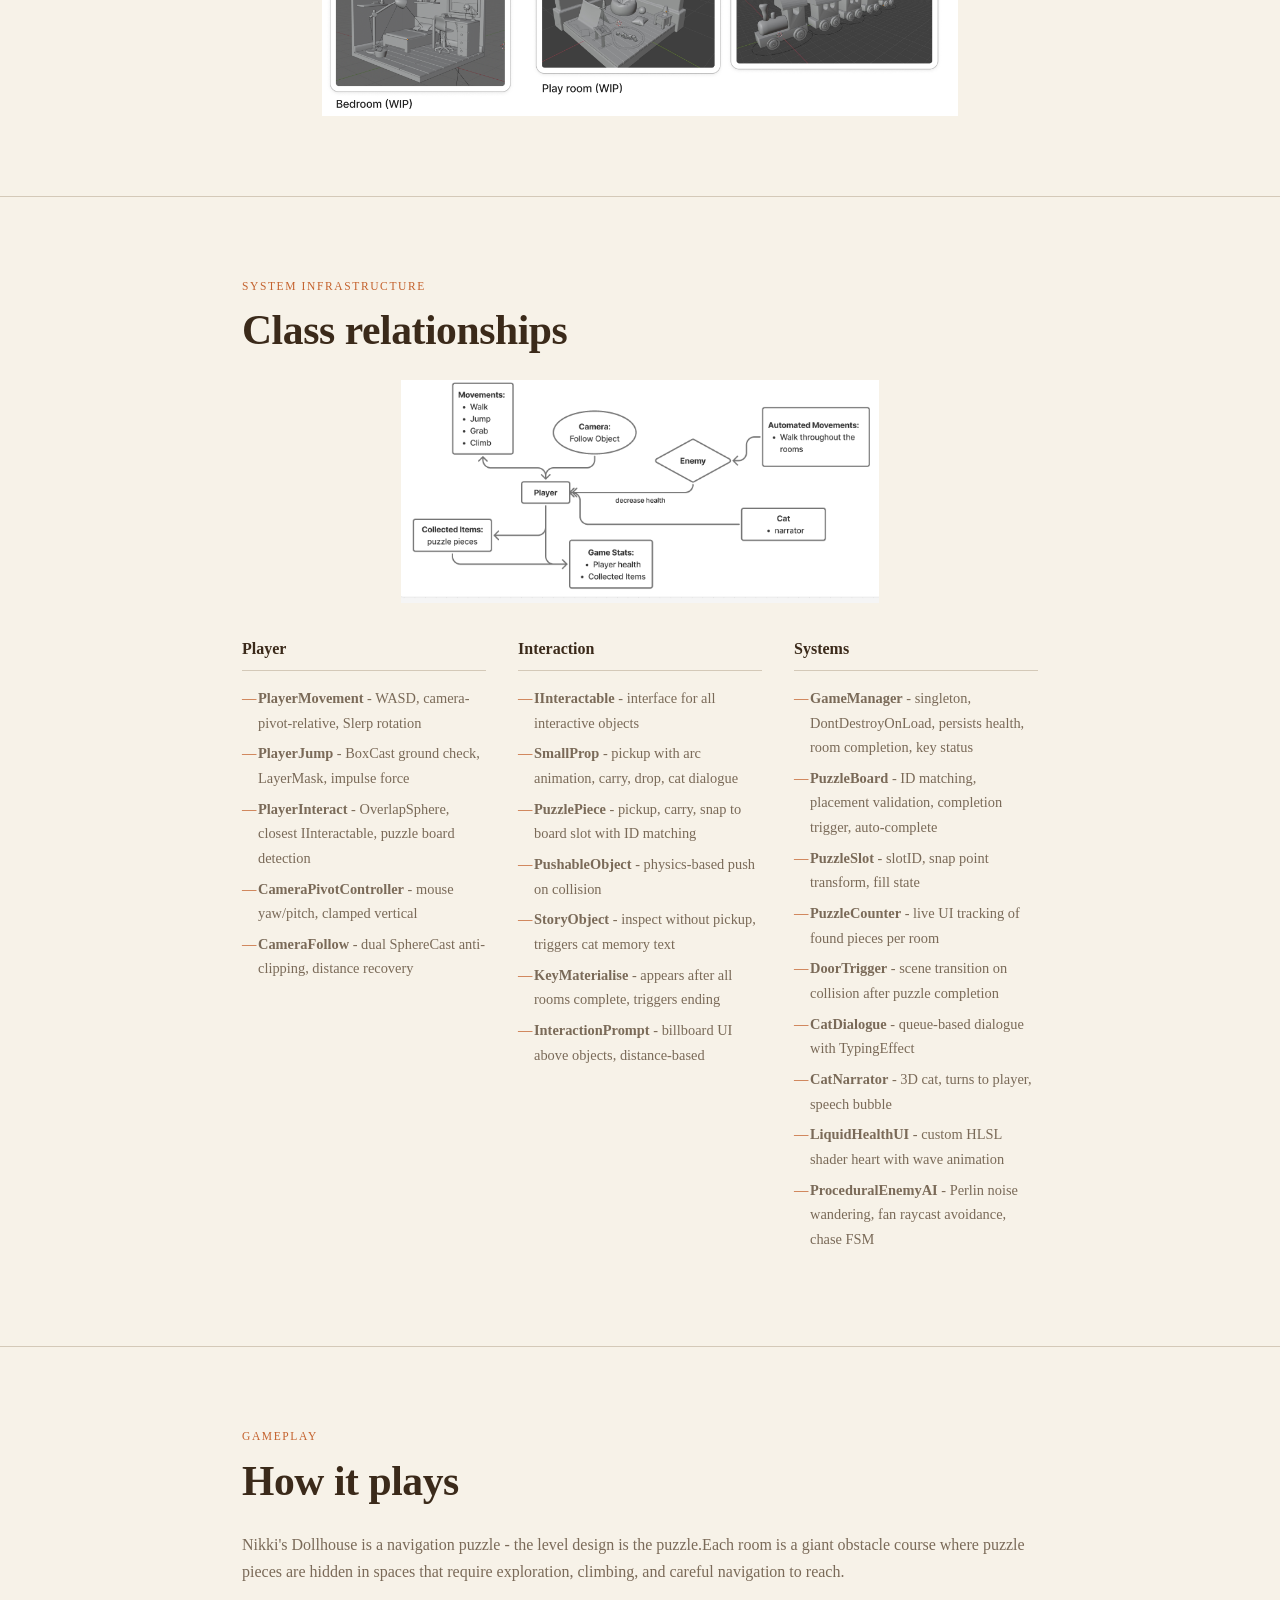
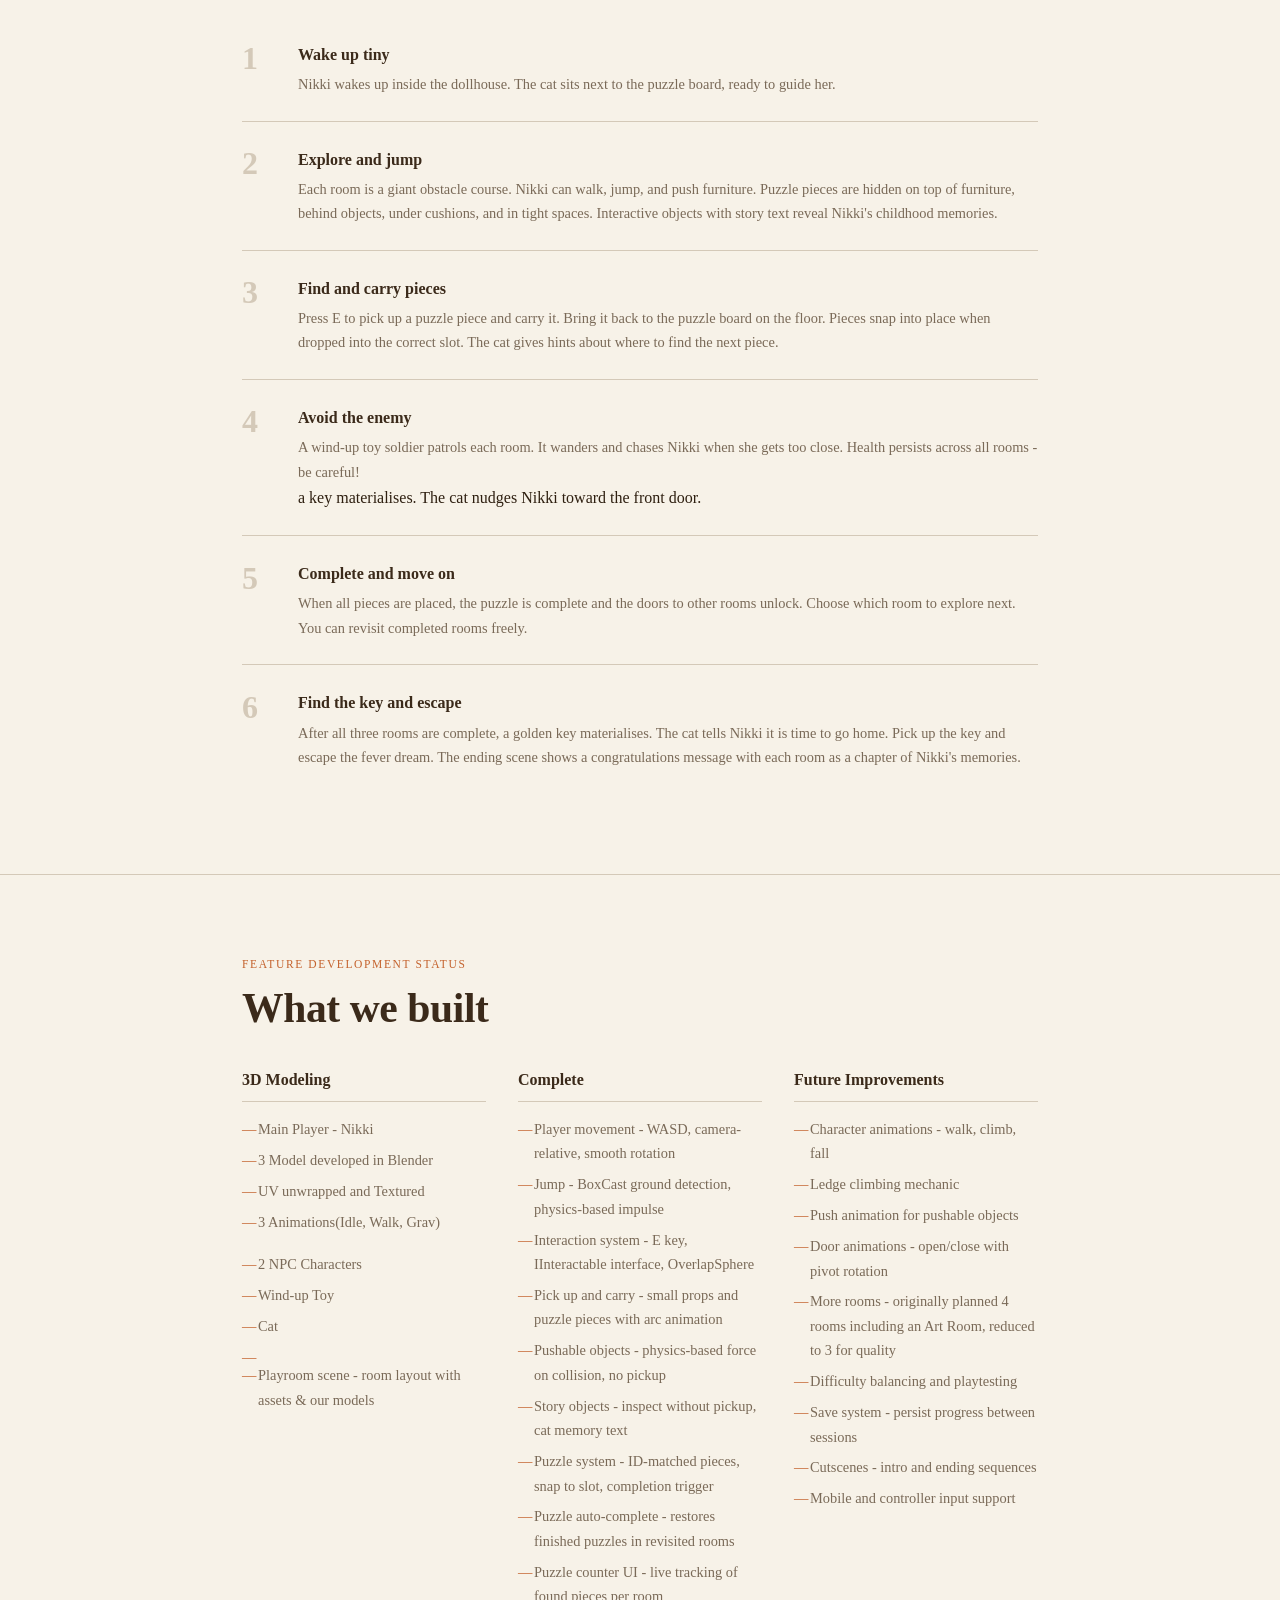
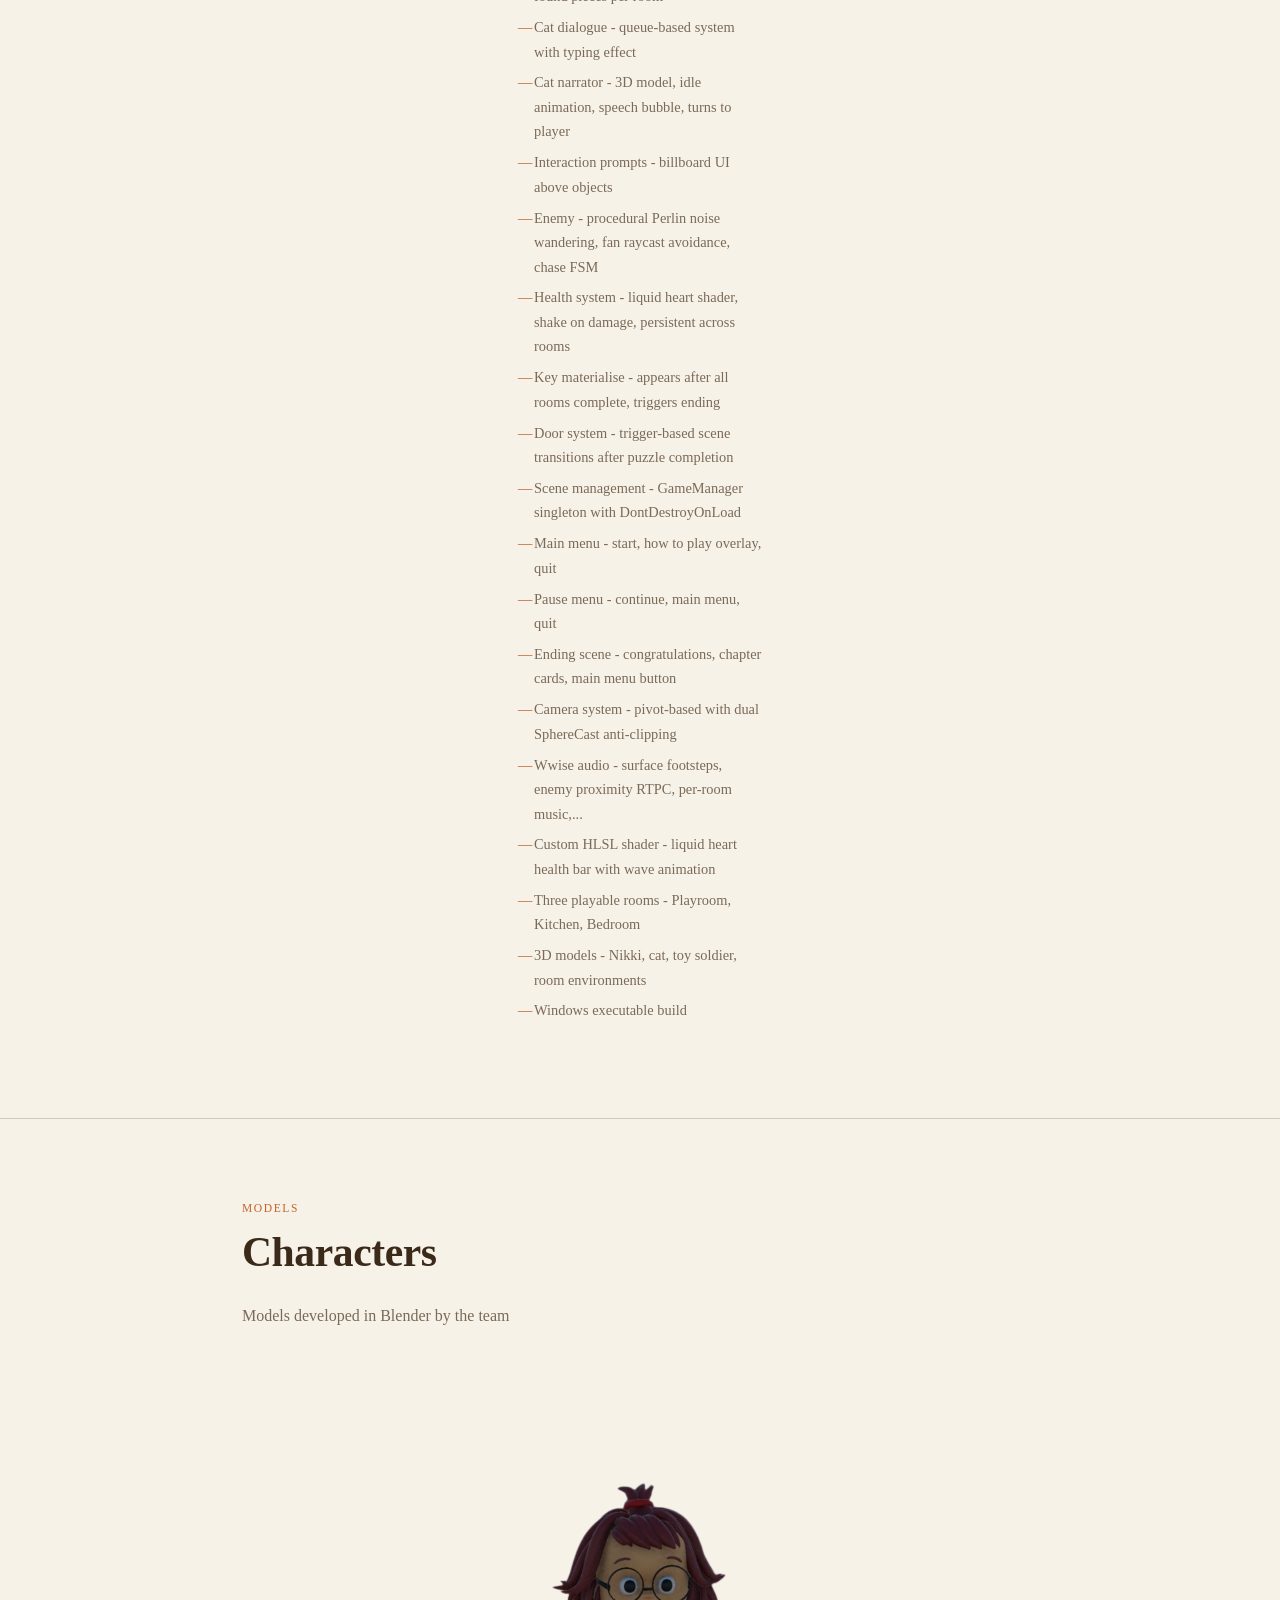
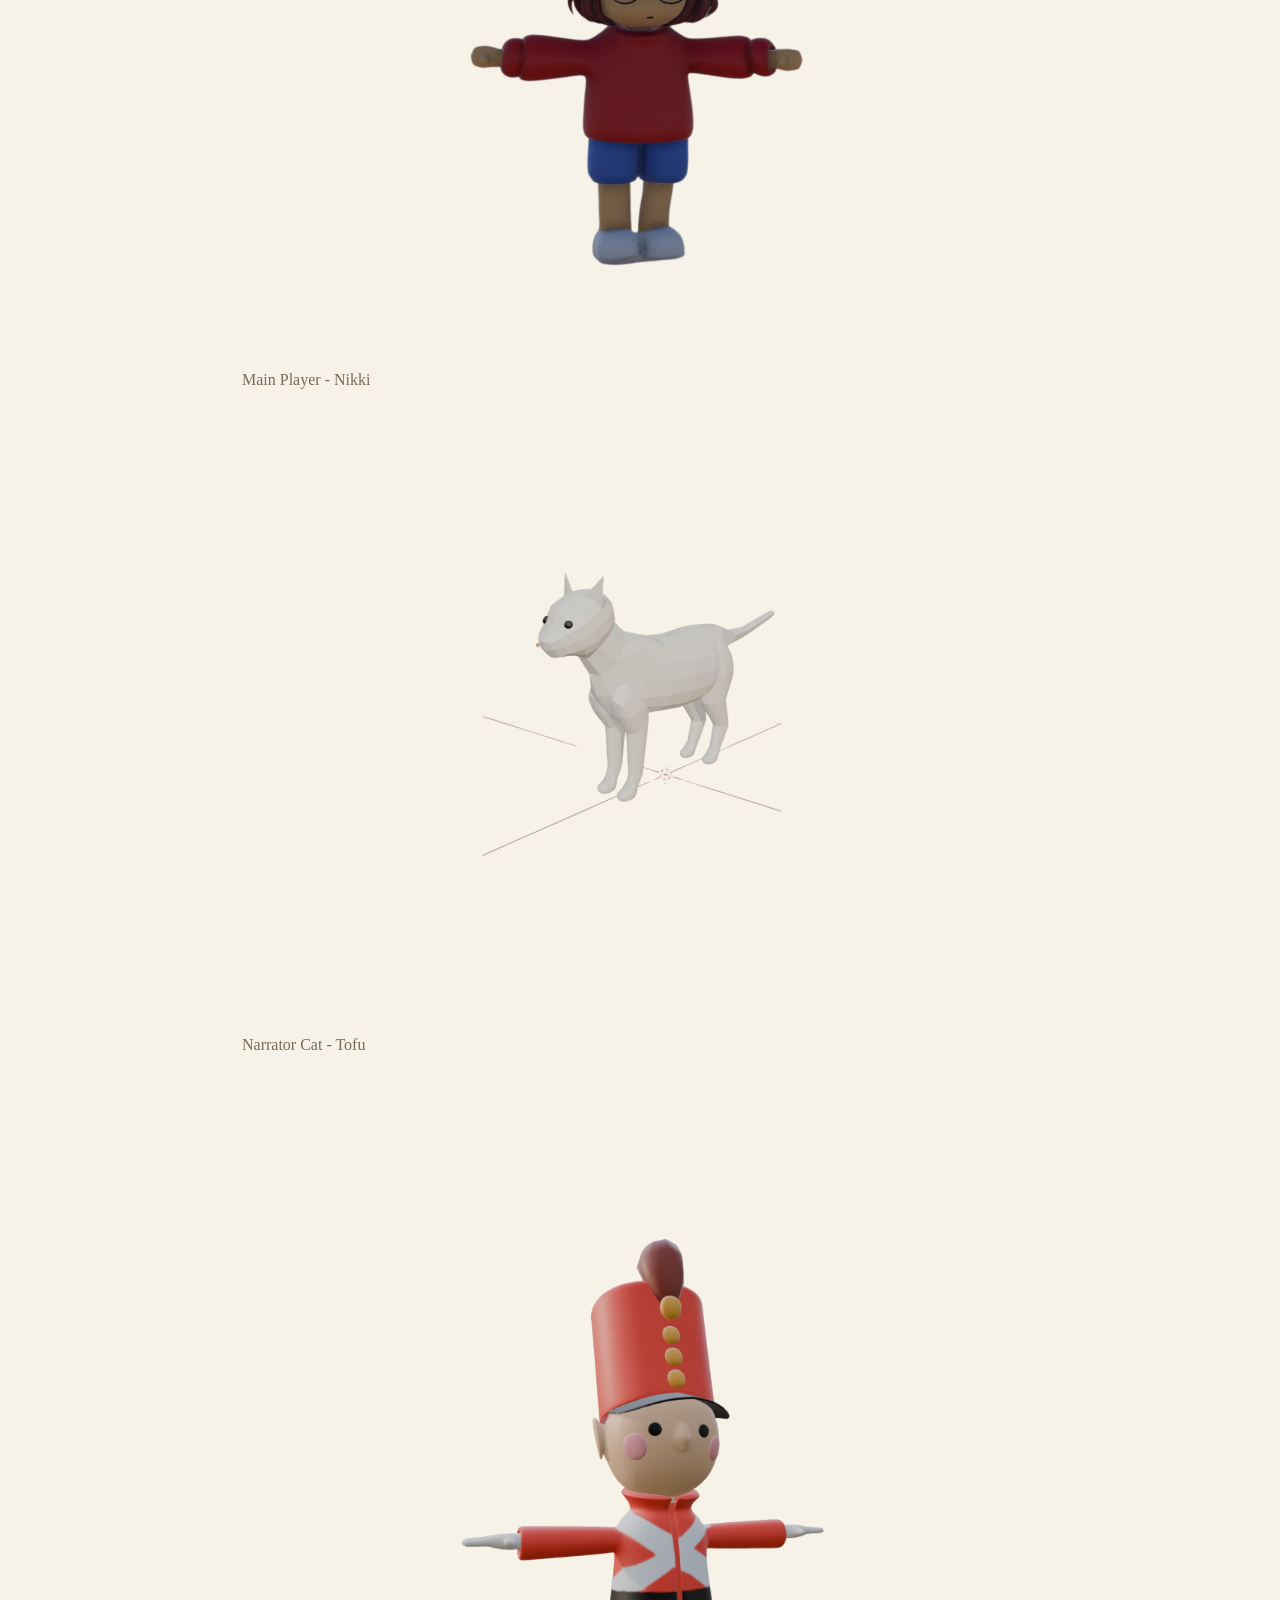
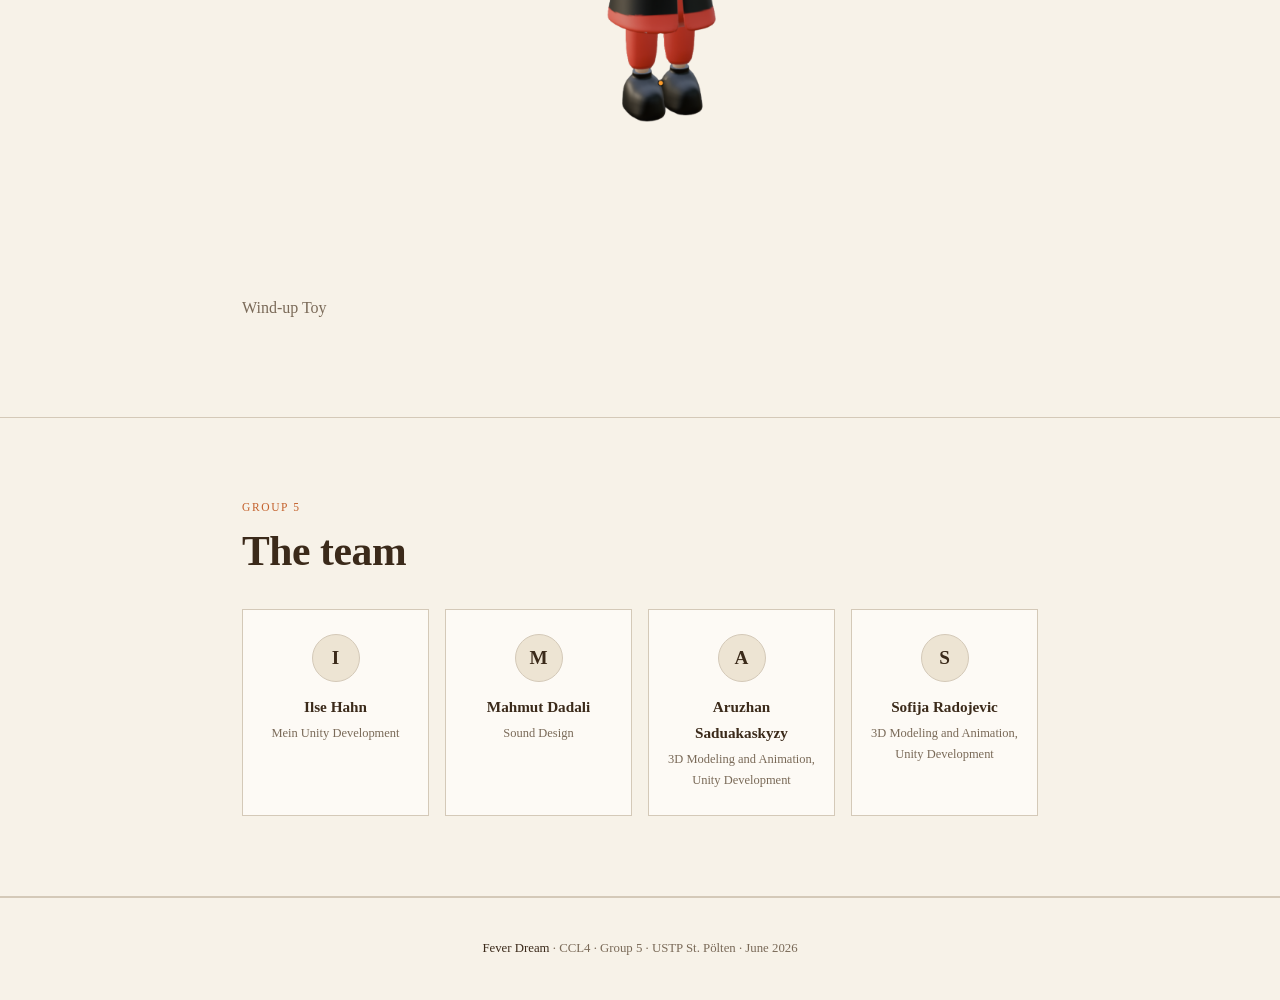
==== commit 8de2872e: "switch download to GitHub release link" ====
--- a/docs/index.html
+++ b/docs/index.html
@@ -27,14 +27,17 @@
   <div class="hero-tag">CCL4 · Group 5</div>
   <h1>Fever<br><em>Dream</em></h1>
   <p class="hero-sub">A 3D story-based exploration game about finding your way back to yourself - one puzzle piece at a time.</p>
+  
   <div class="hero-meta">
     <div class="meta-item"><strong>3D · Unity</strong>Engine</div>
     <div class="meta-item"><strong>WWise</strong>Audio</div>
     <div class="meta-item"><strong>3 Rooms</strong>Dollhouse</div>
     <div class="meta-item"><strong>June 2026</strong>USTP St. Pölten</div>
-    <div class="meta-item"><a href="https://git.nwt.fhstp.ac.at/cc241064/ccl4-feverdream" target="_blank" style="color: var(--rust); text-decoration: none;"><strong>GitLab</strong>Repository</a></div>
-
-  </div>
+  </div>
+  <p class="hero-sub">
+  <a href="https://git.nwt.fhstp.ac.at/cc241064/ccl4-feverdream" target="_blank" style="color: var(--rust); text-decoration: none; margin-right: 2rem;">GitLab Repository</a>
+  <a href="downloads/FeverDream_Binary.zip" download style="color: var(--rust); text-decoration: none;">⬇ Download Build (.exe)</a>
+</p>
 </div>
 
 <div class="divider"></div>
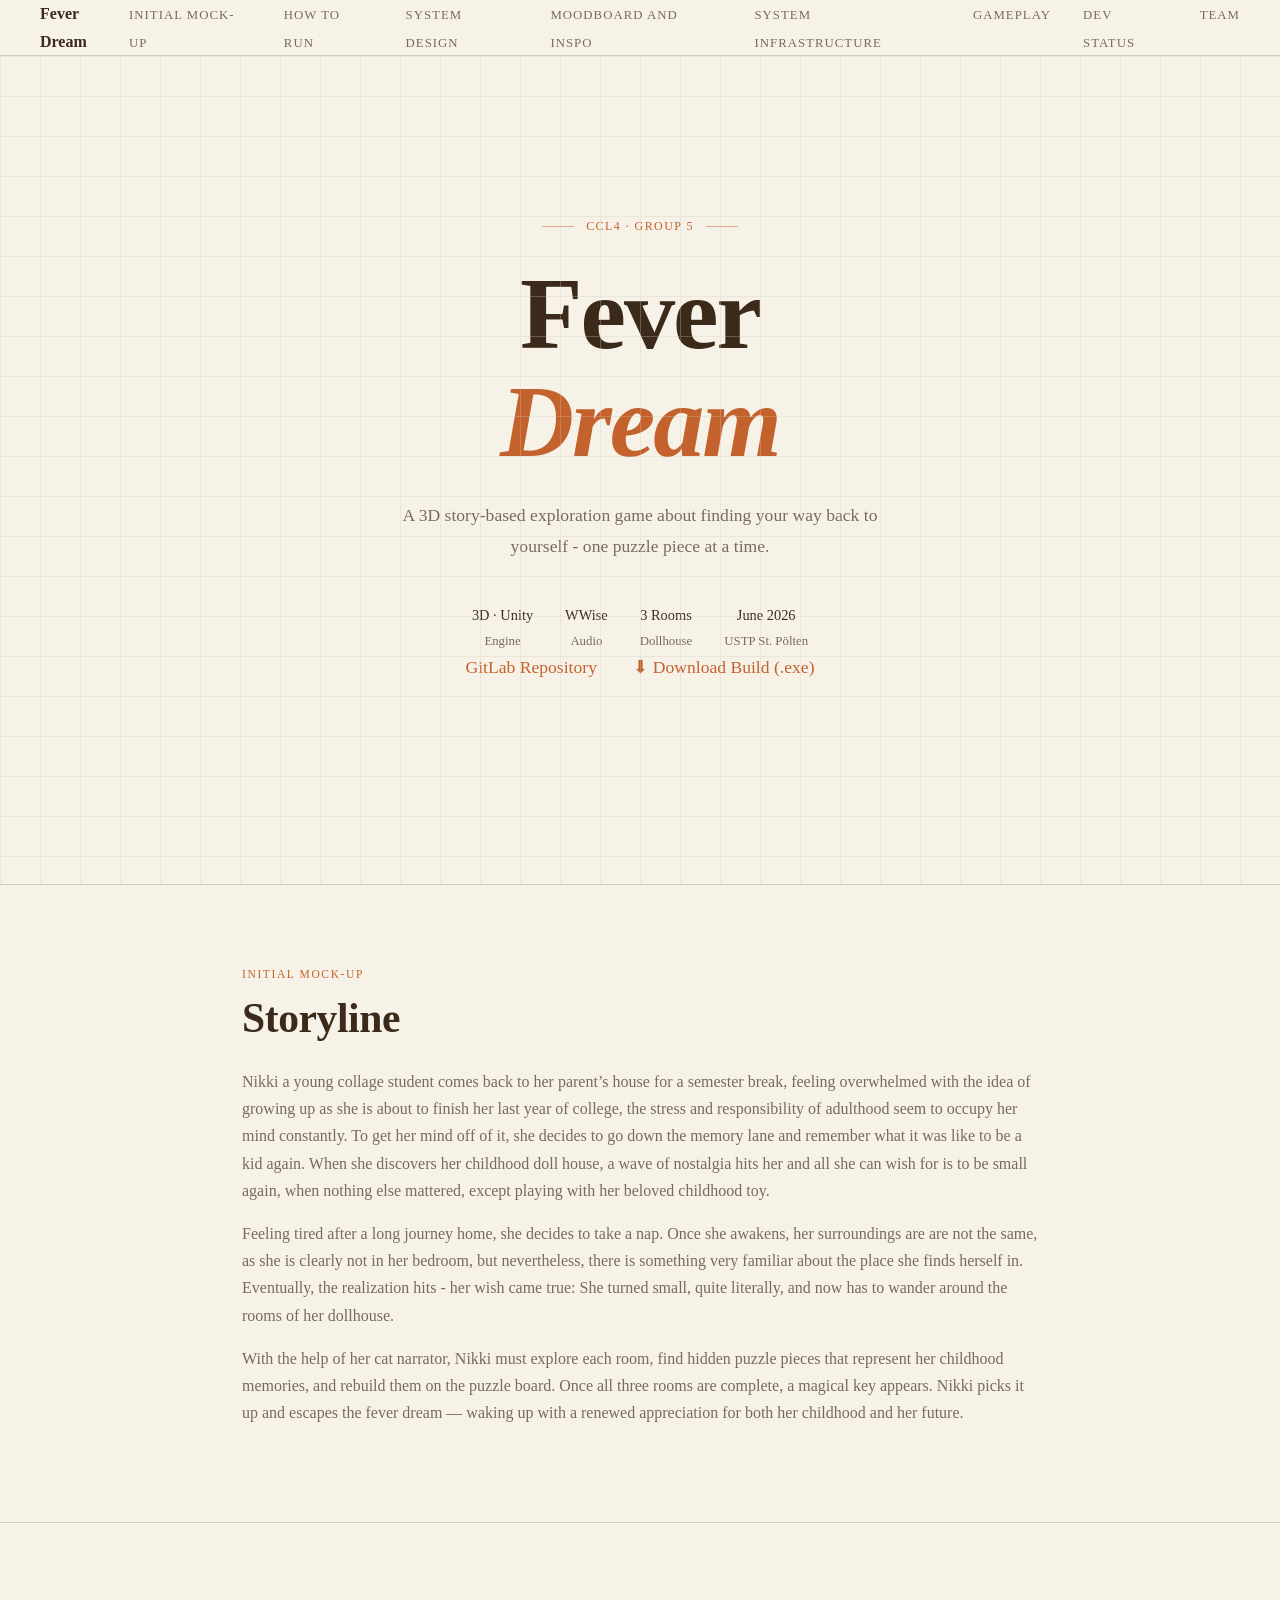
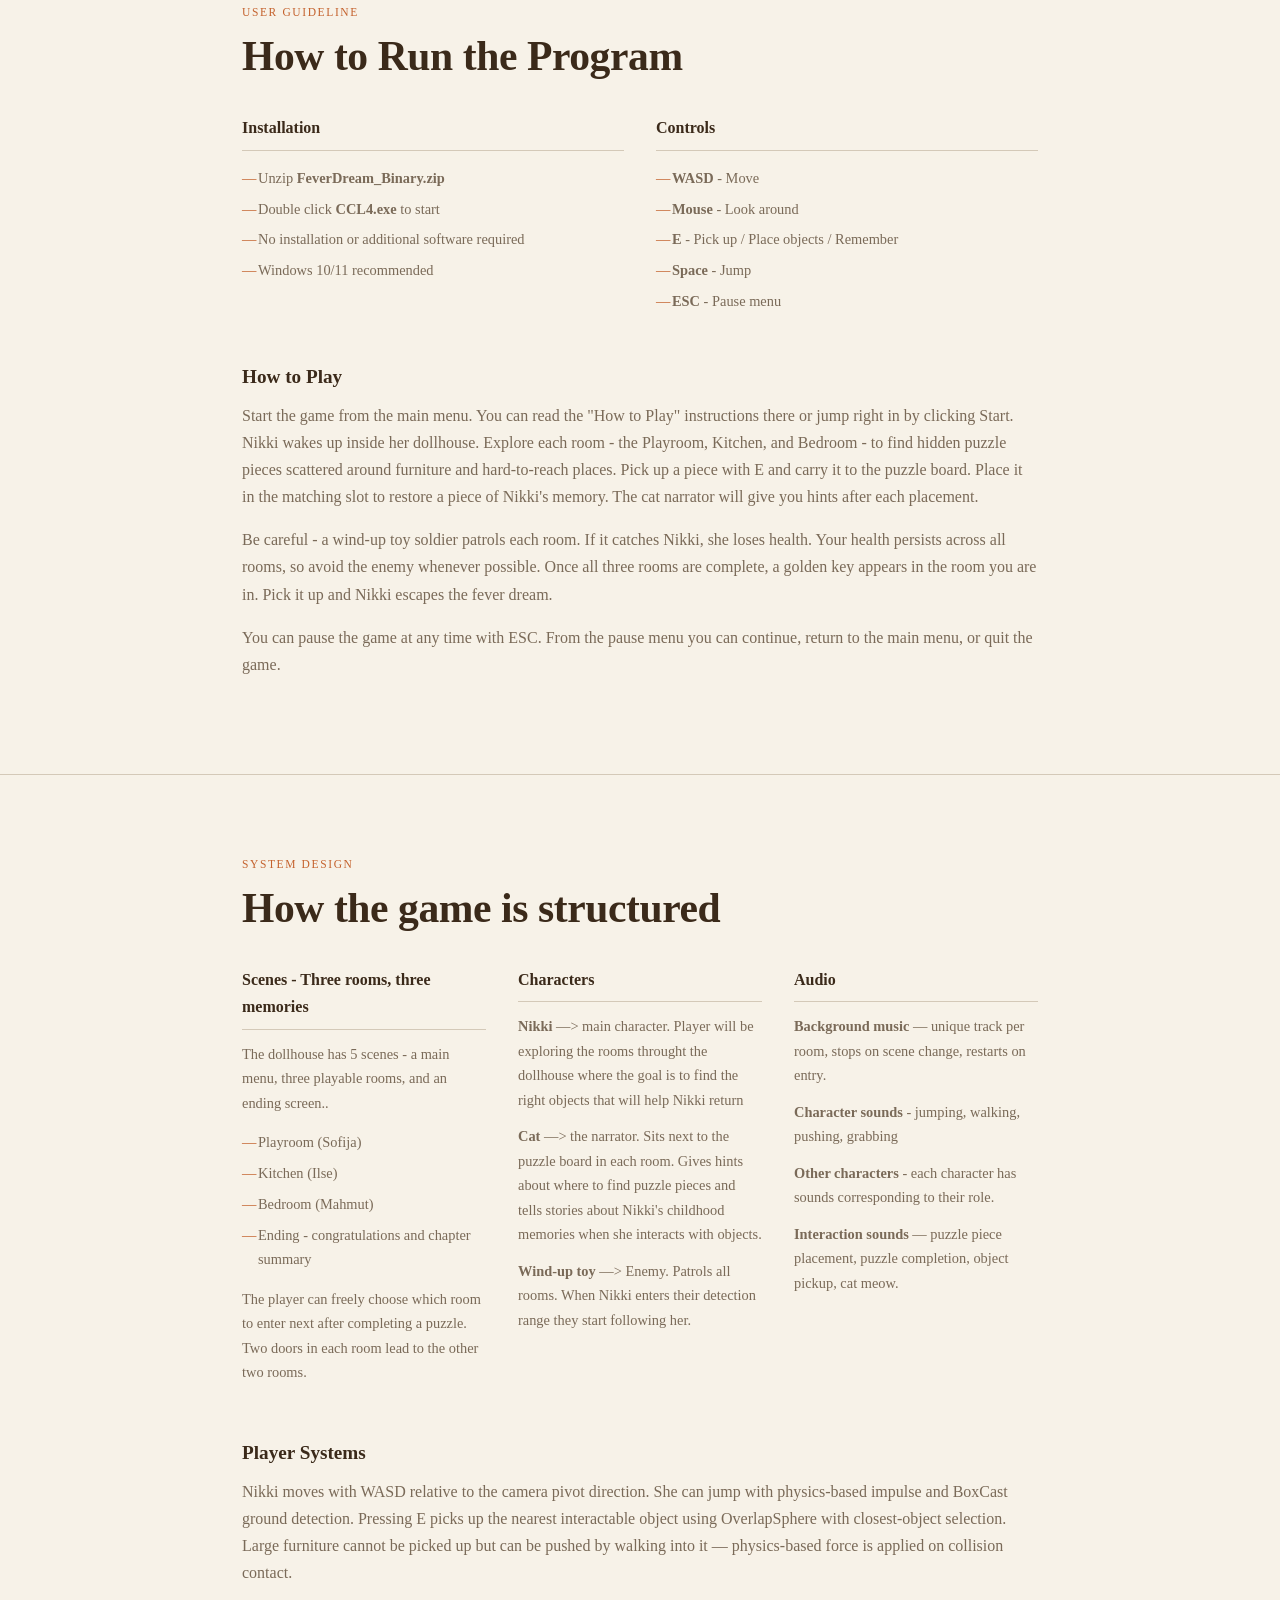
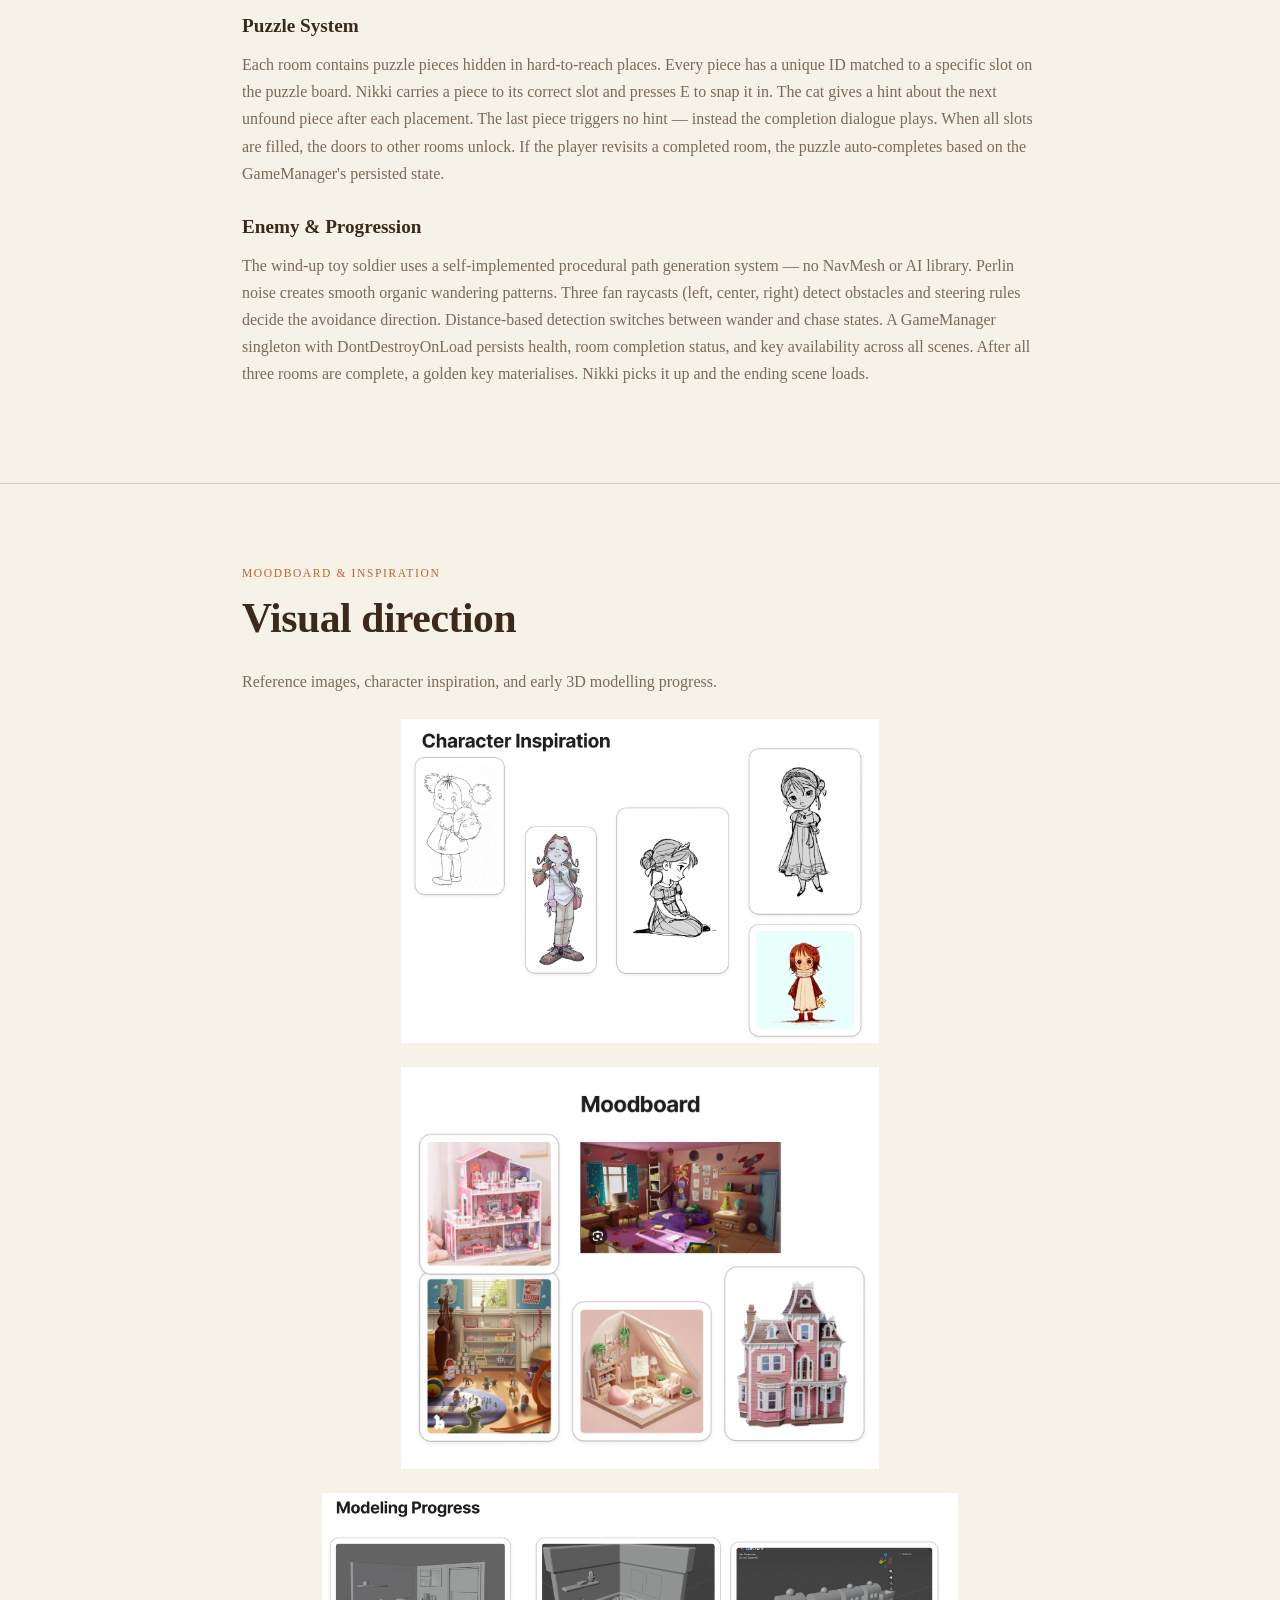
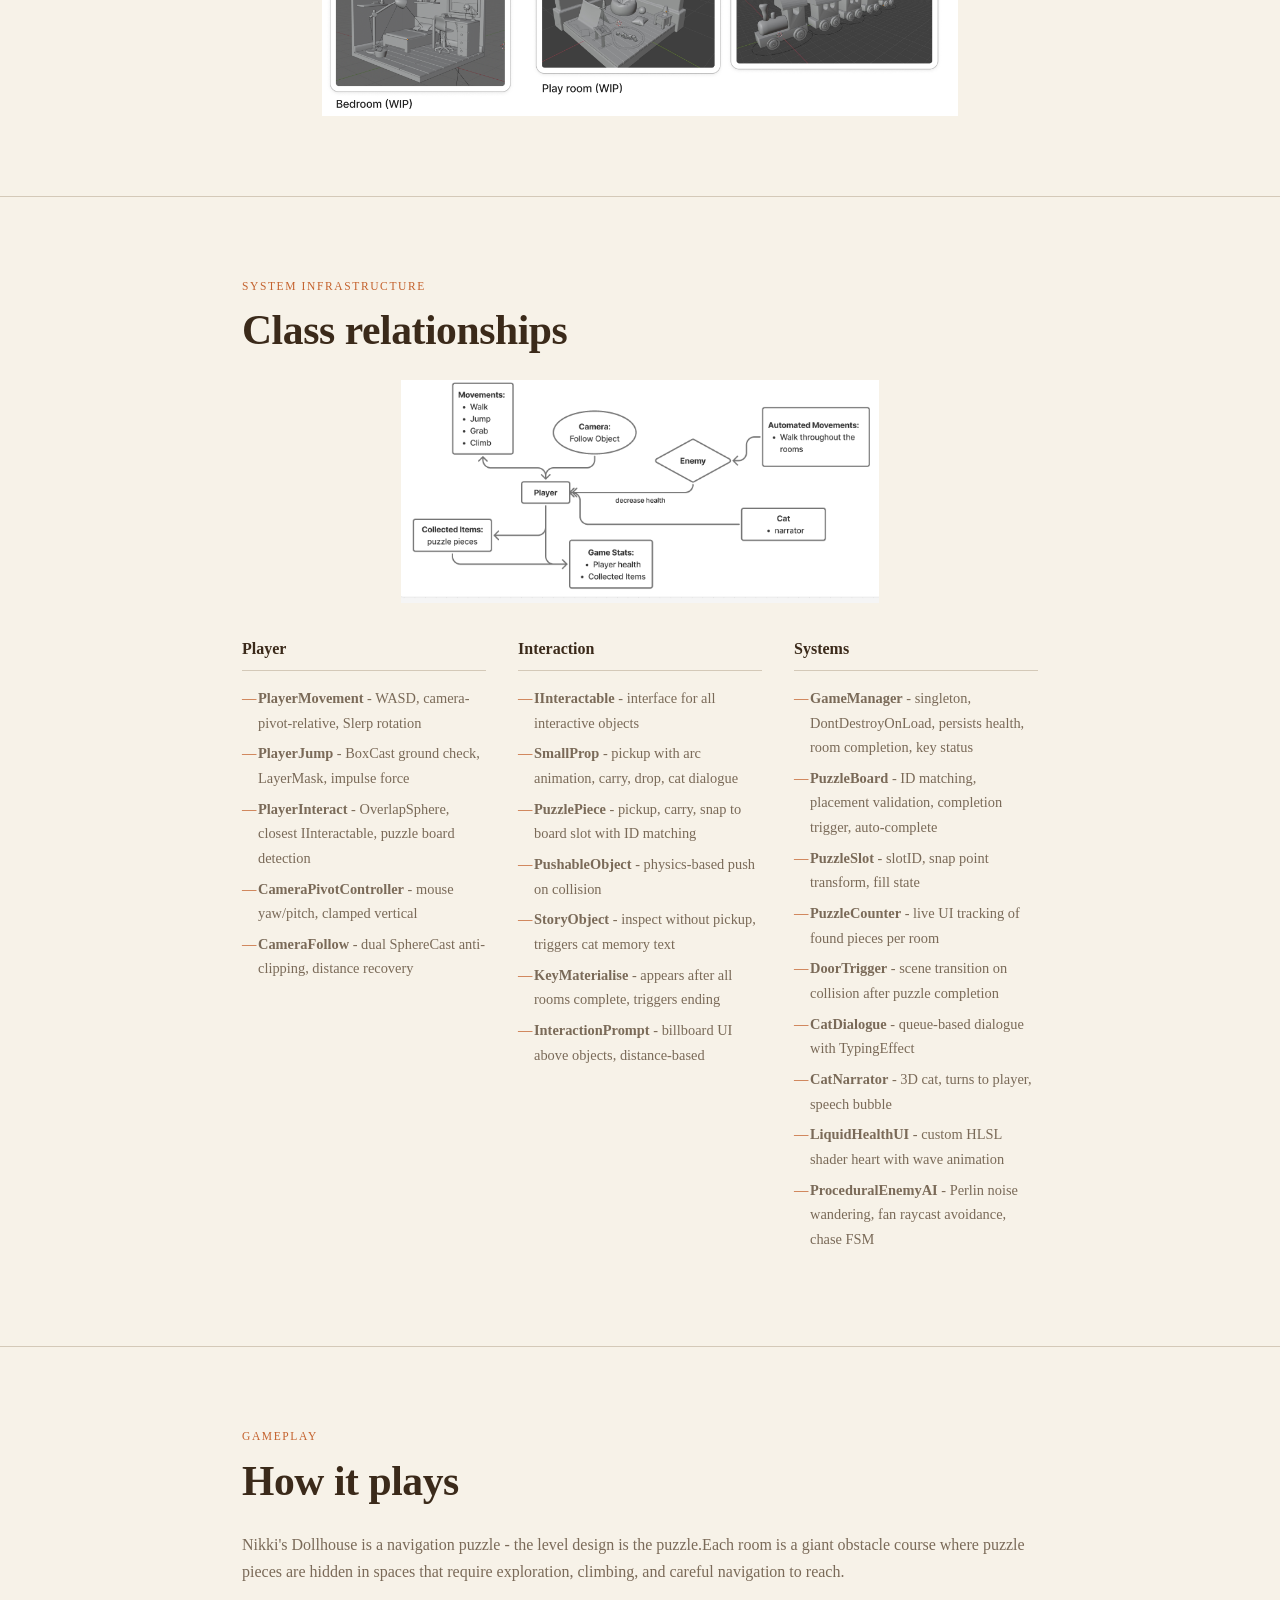
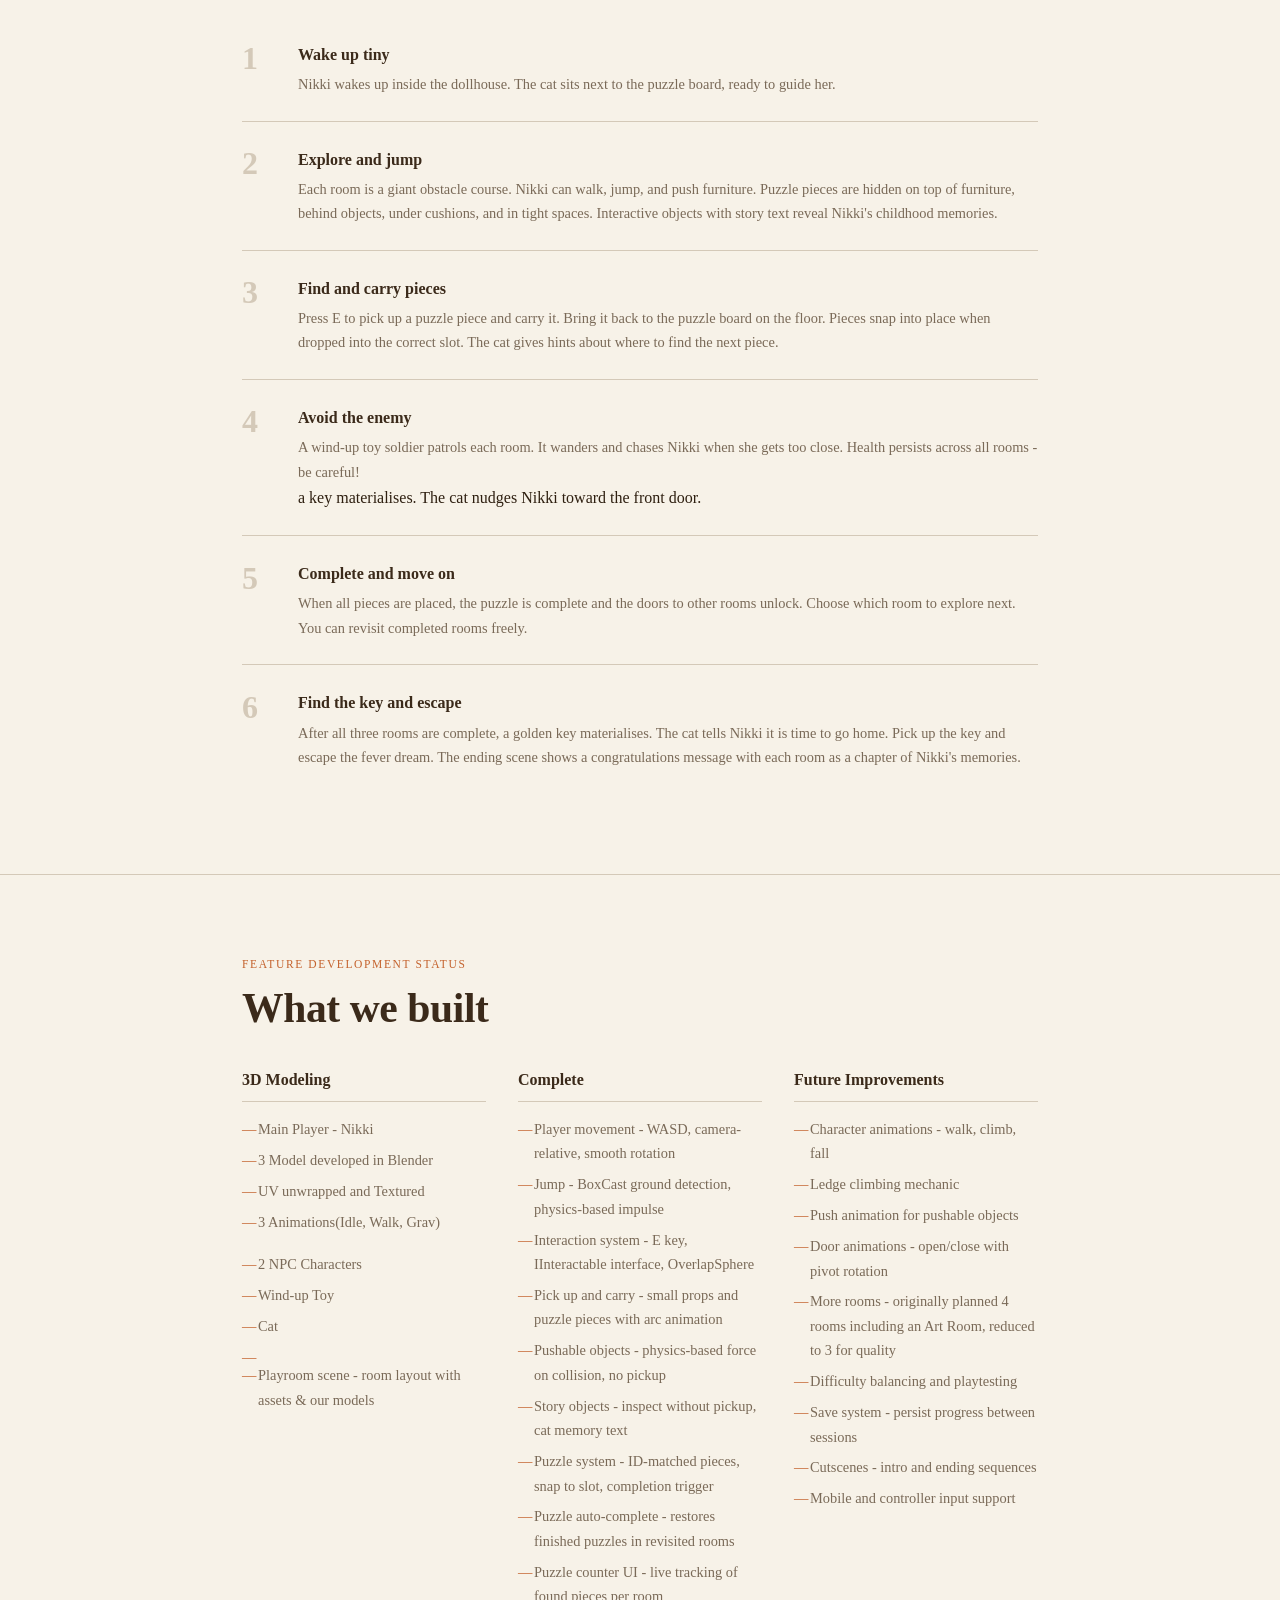
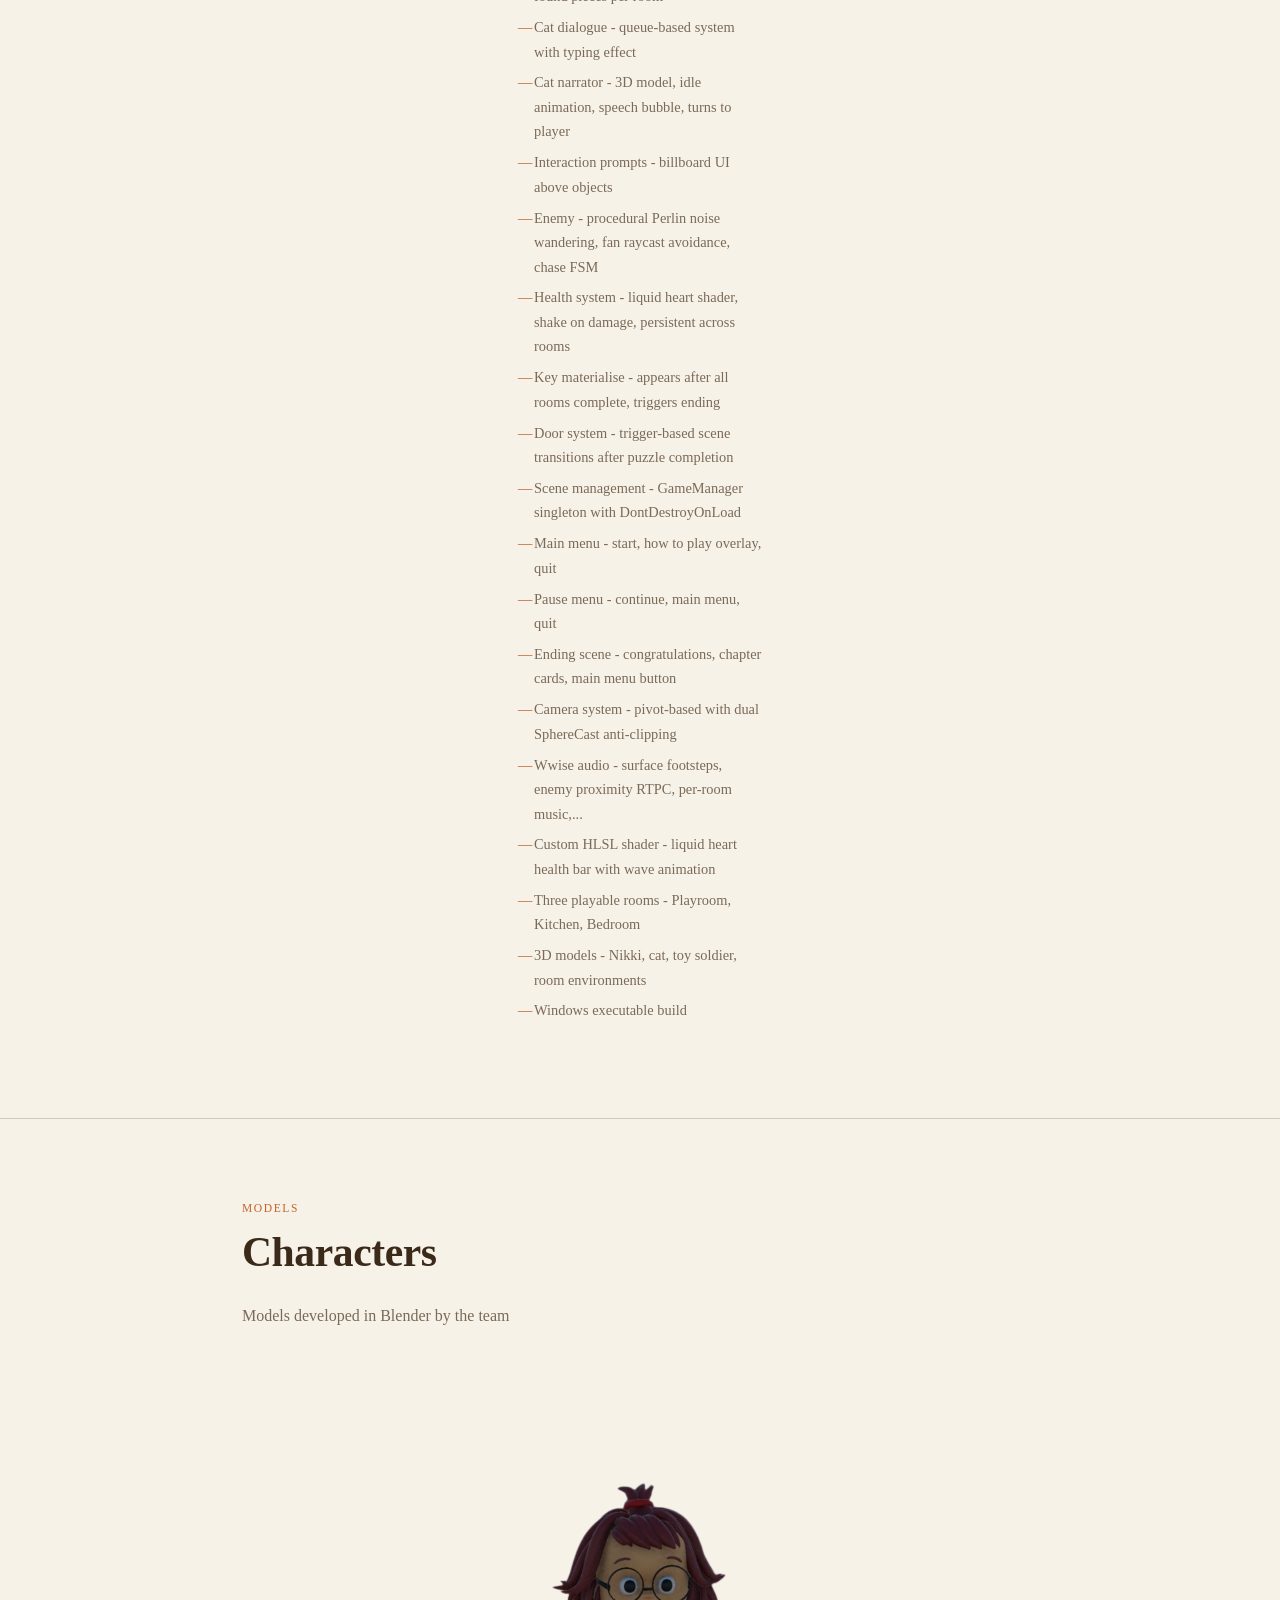
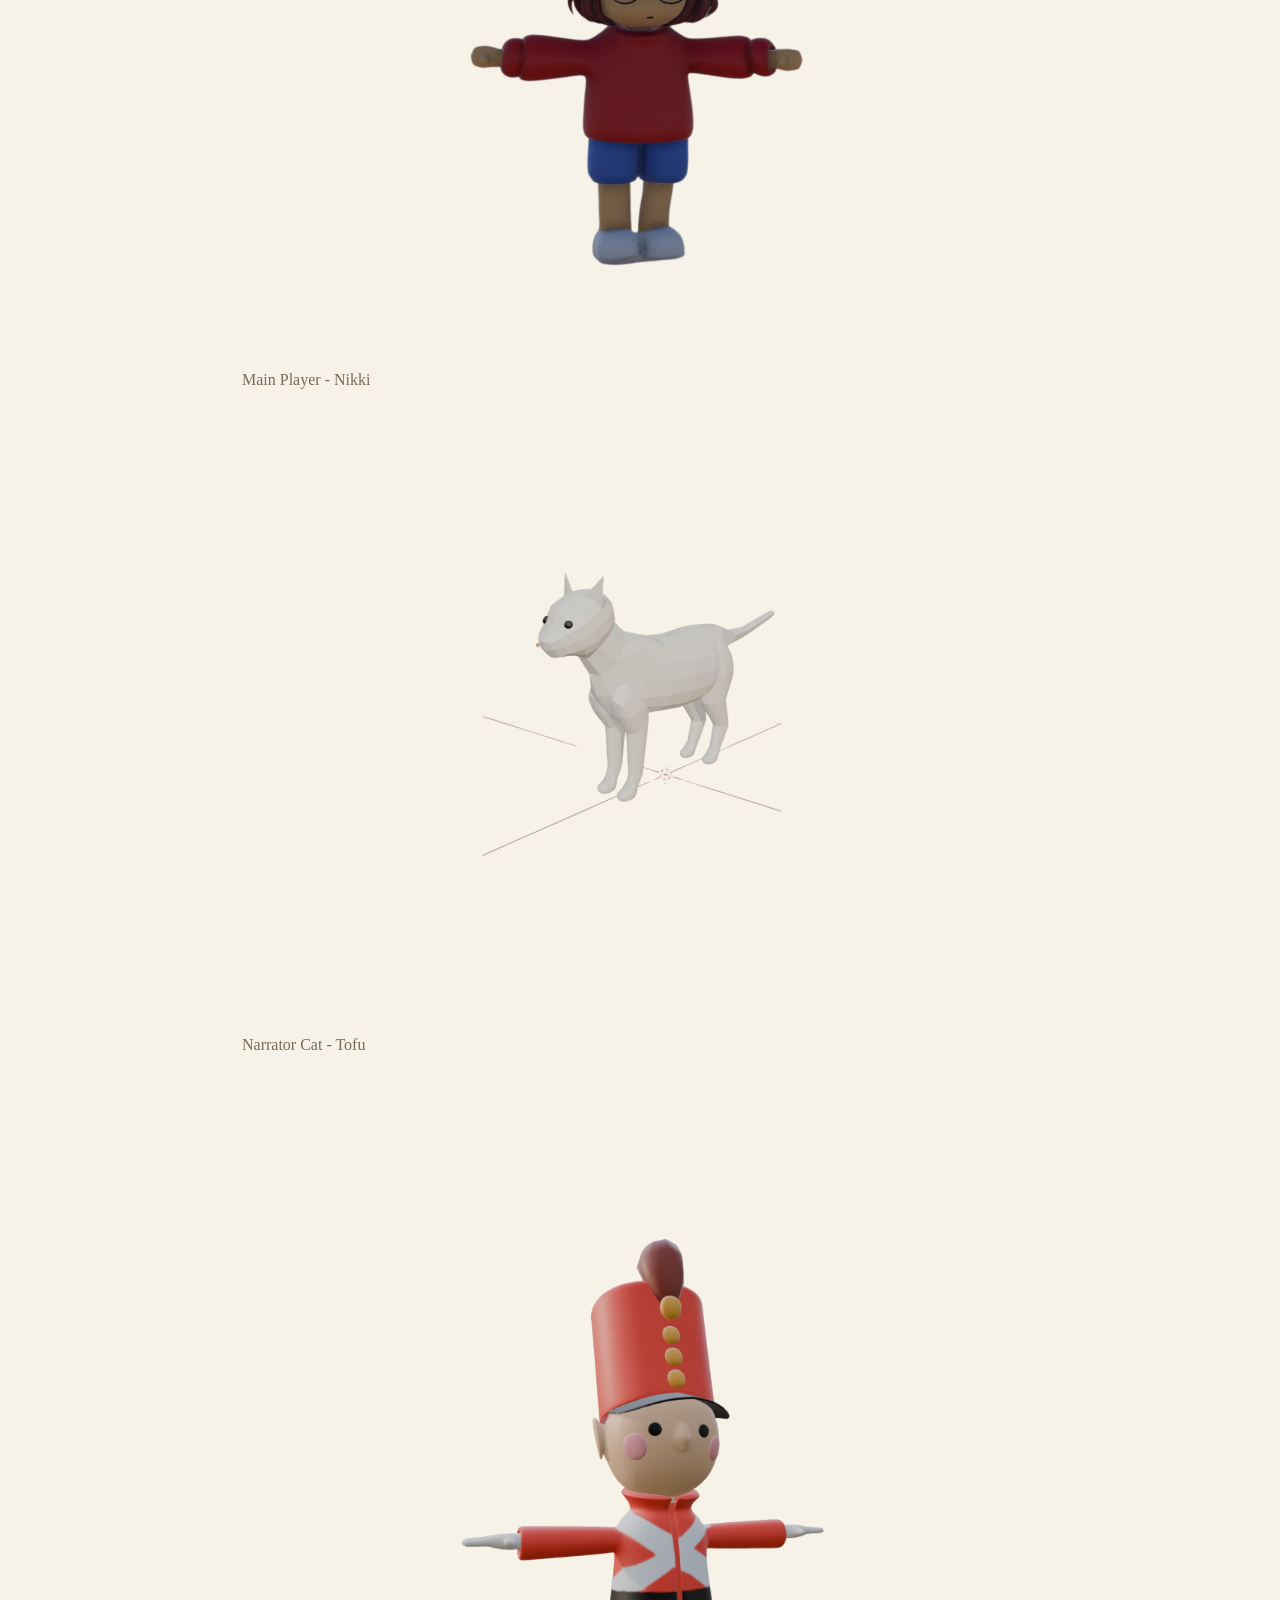
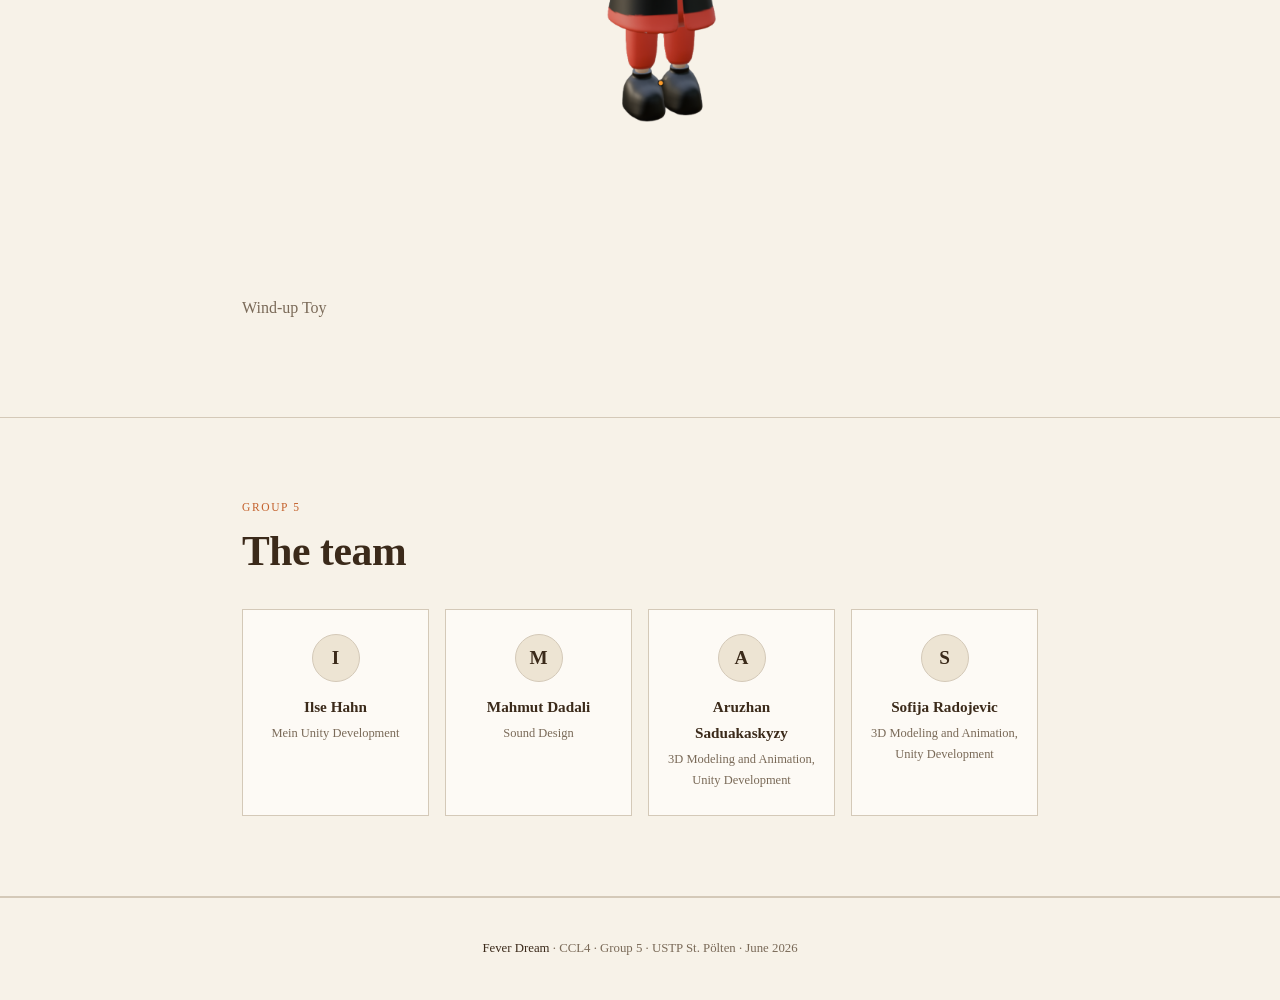
==== commit 3564b8dc: "fix download link" ====
--- a/docs/index.html
+++ b/docs/index.html
@@ -36,7 +36,8 @@
   </div>
   <p class="hero-sub">
   <a href="https://git.nwt.fhstp.ac.at/cc241064/ccl4-feverdream" target="_blank" style="color: var(--rust); text-decoration: none; margin-right: 2rem;">GitLab Repository</a>
-  <a href="downloads/FeverDream_Binary.zip" download style="color: var(--rust); text-decoration: none;">⬇ Download Build (.exe)</a>
+  <a href="https://github.com/IlseHahn22/CCL4/releases/latest/download/FeverDream_Binary.zip"
+   style="color: var(--rust); text-decoration: none;">⬇ Download Build (.exe)</a>
 </p>
 </div>
 
@@ -77,7 +78,7 @@
       <h3>Installation</h3>
       <ul>
         <li>Unzip <strong>FeverDream_Binary.zip</strong></li>
-        <li>Double click <strong>FeverDream.exe</strong> to start</li>
+        <li>Double click <strong>CCL4.exe</strong> to start</li>
         <li>No installation or additional software required</li>
         <li>Windows 10/11 recommended</li>
       </ul>
